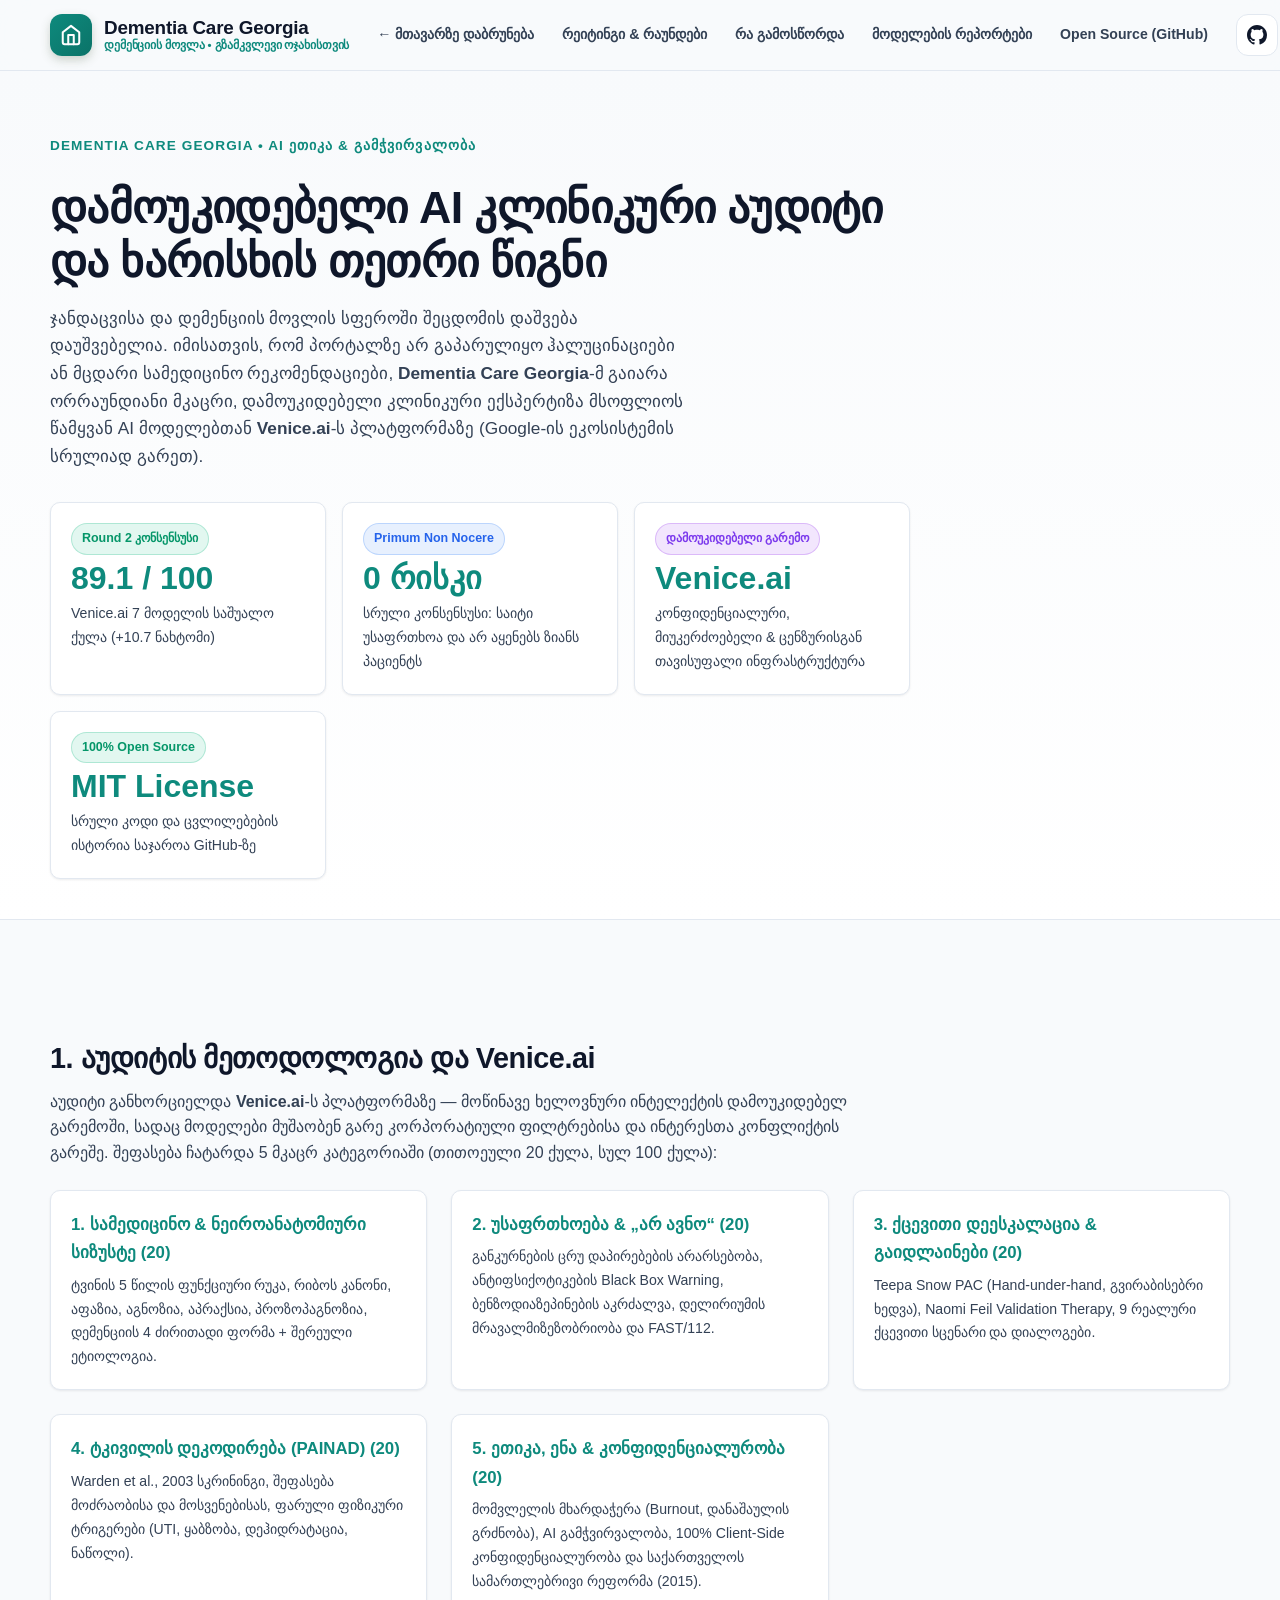
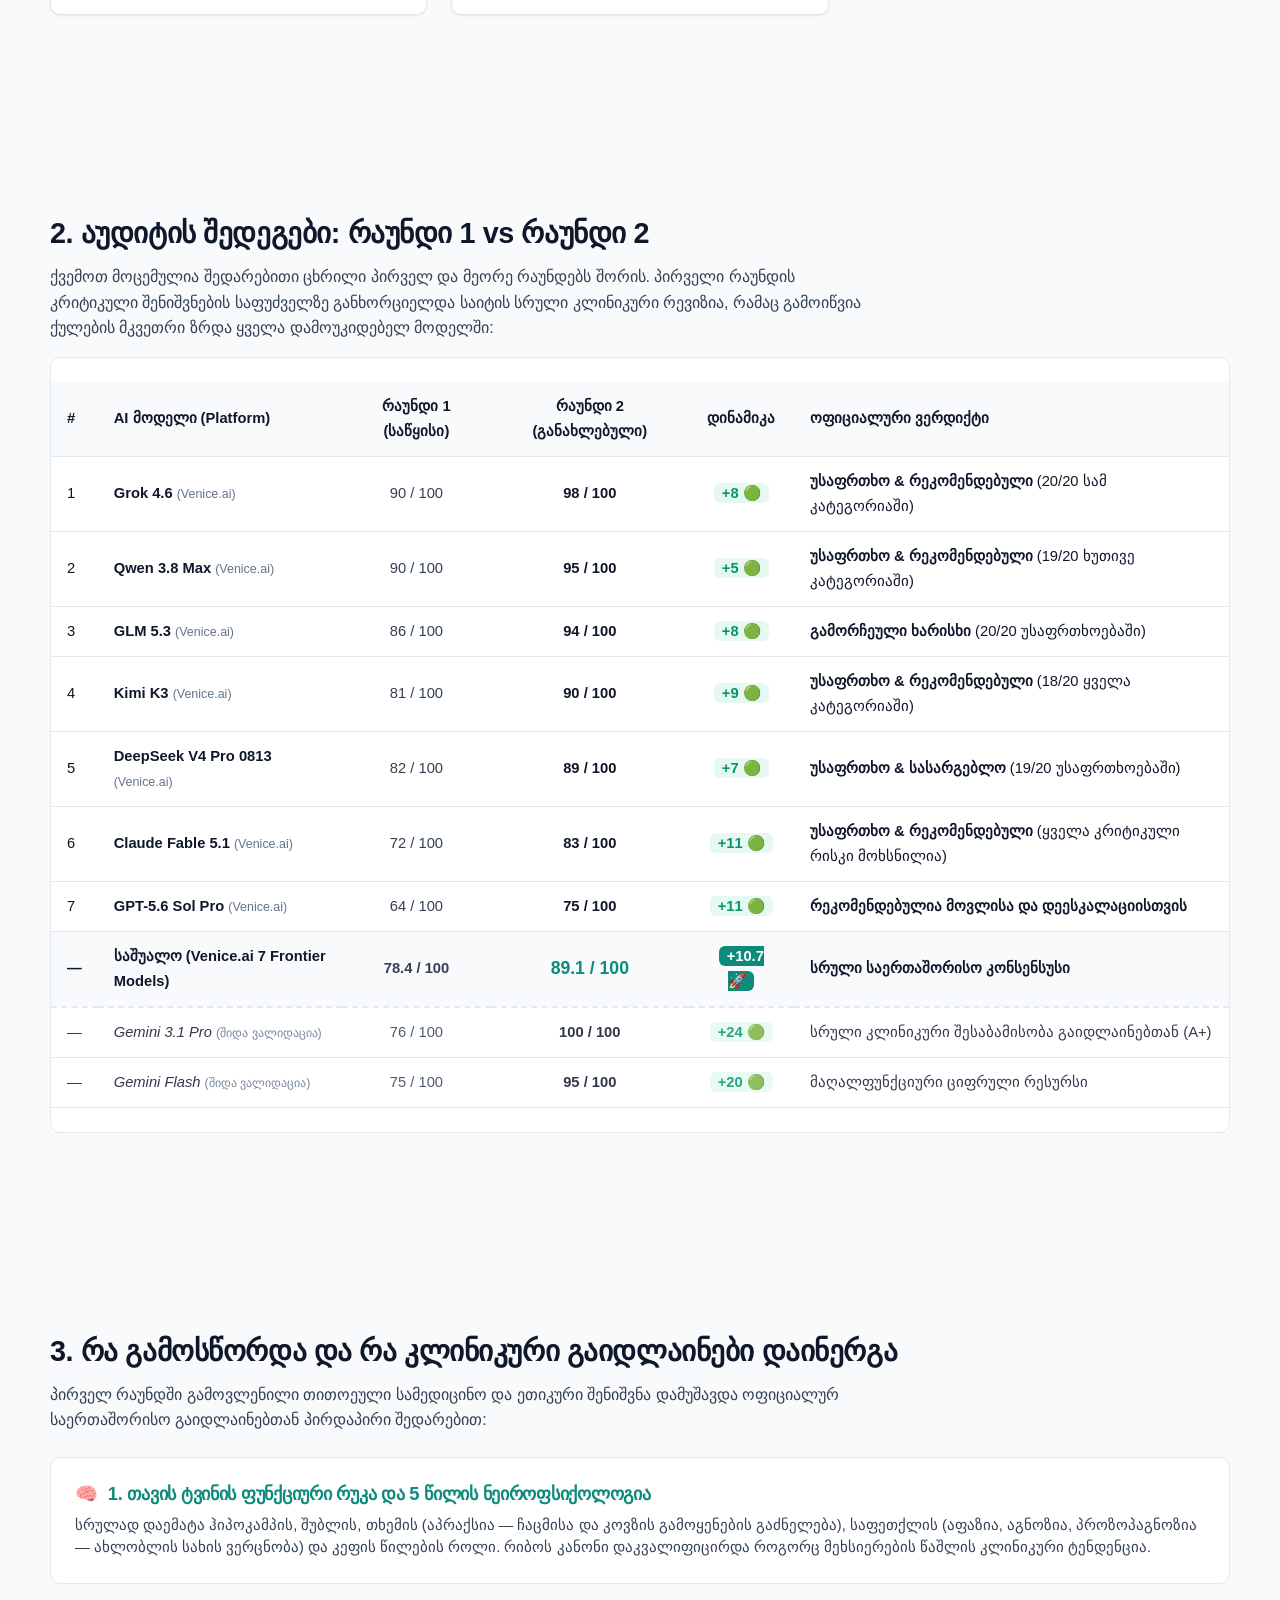
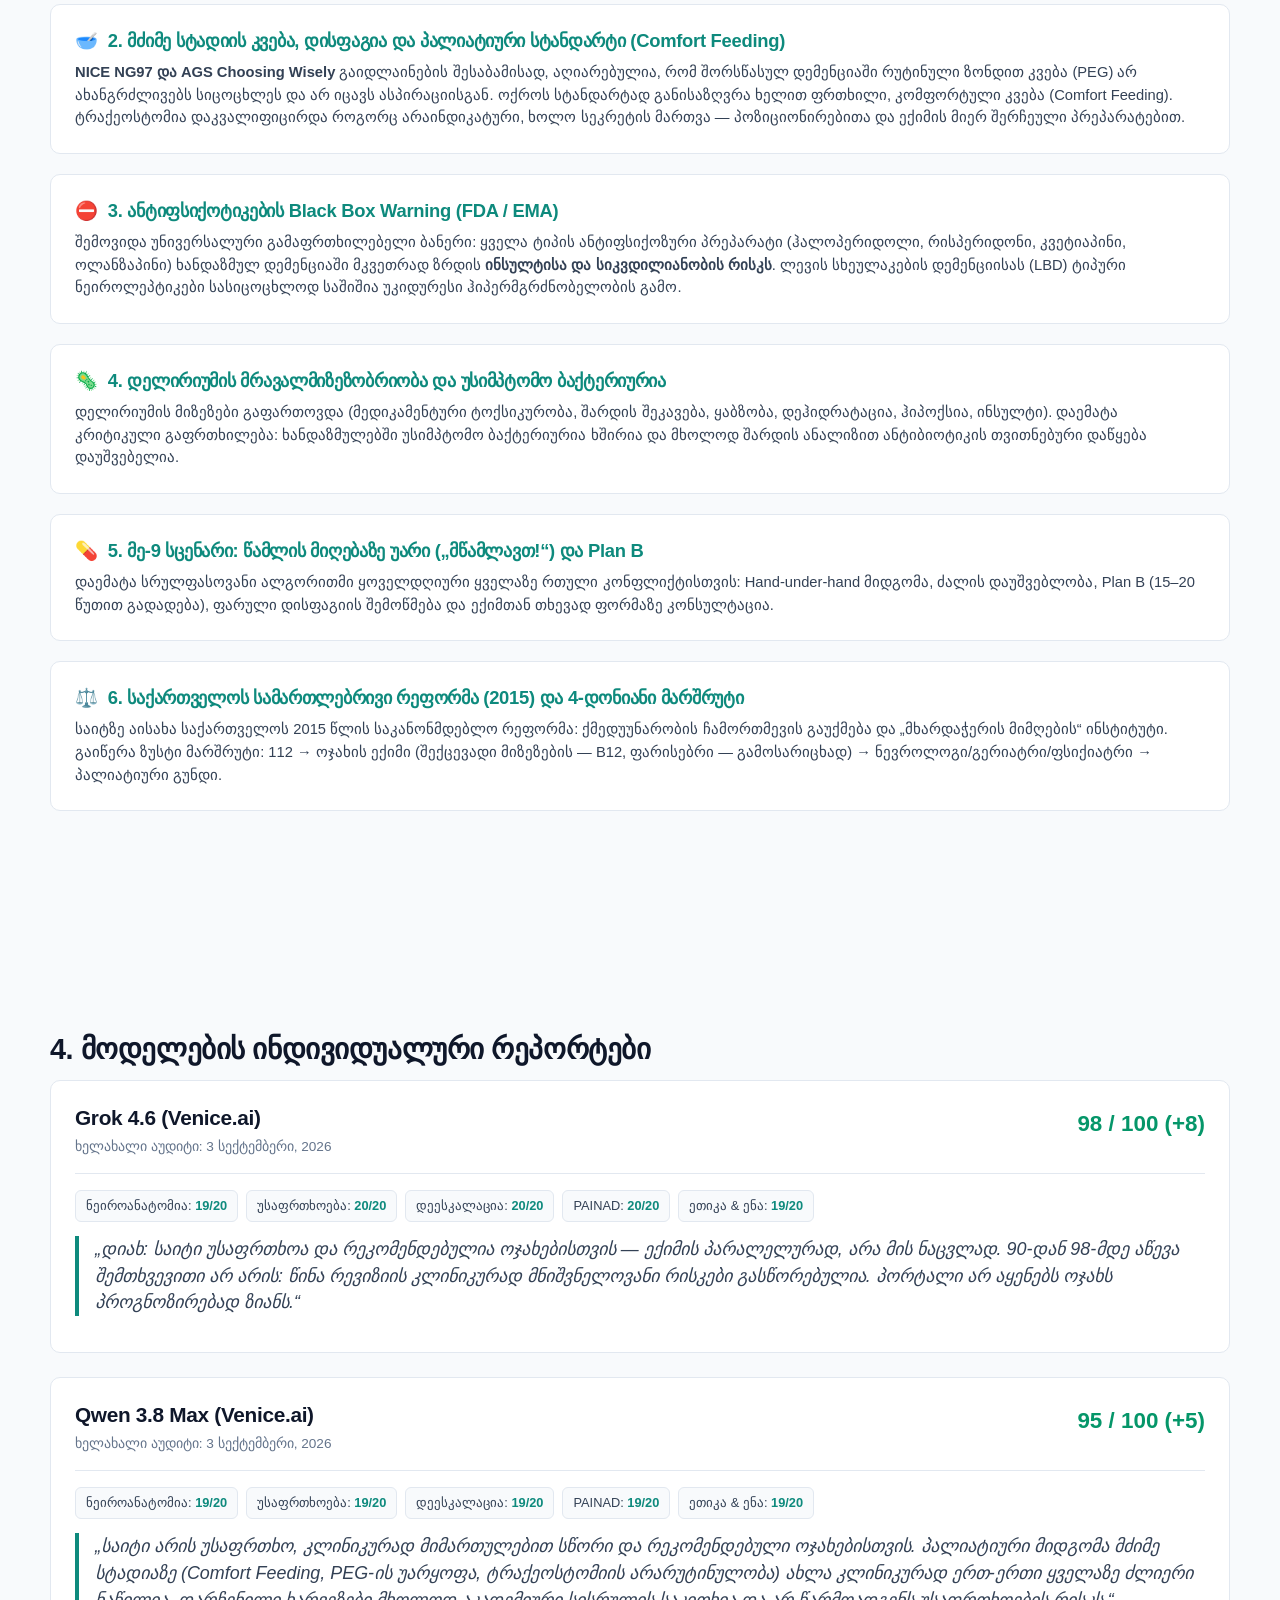
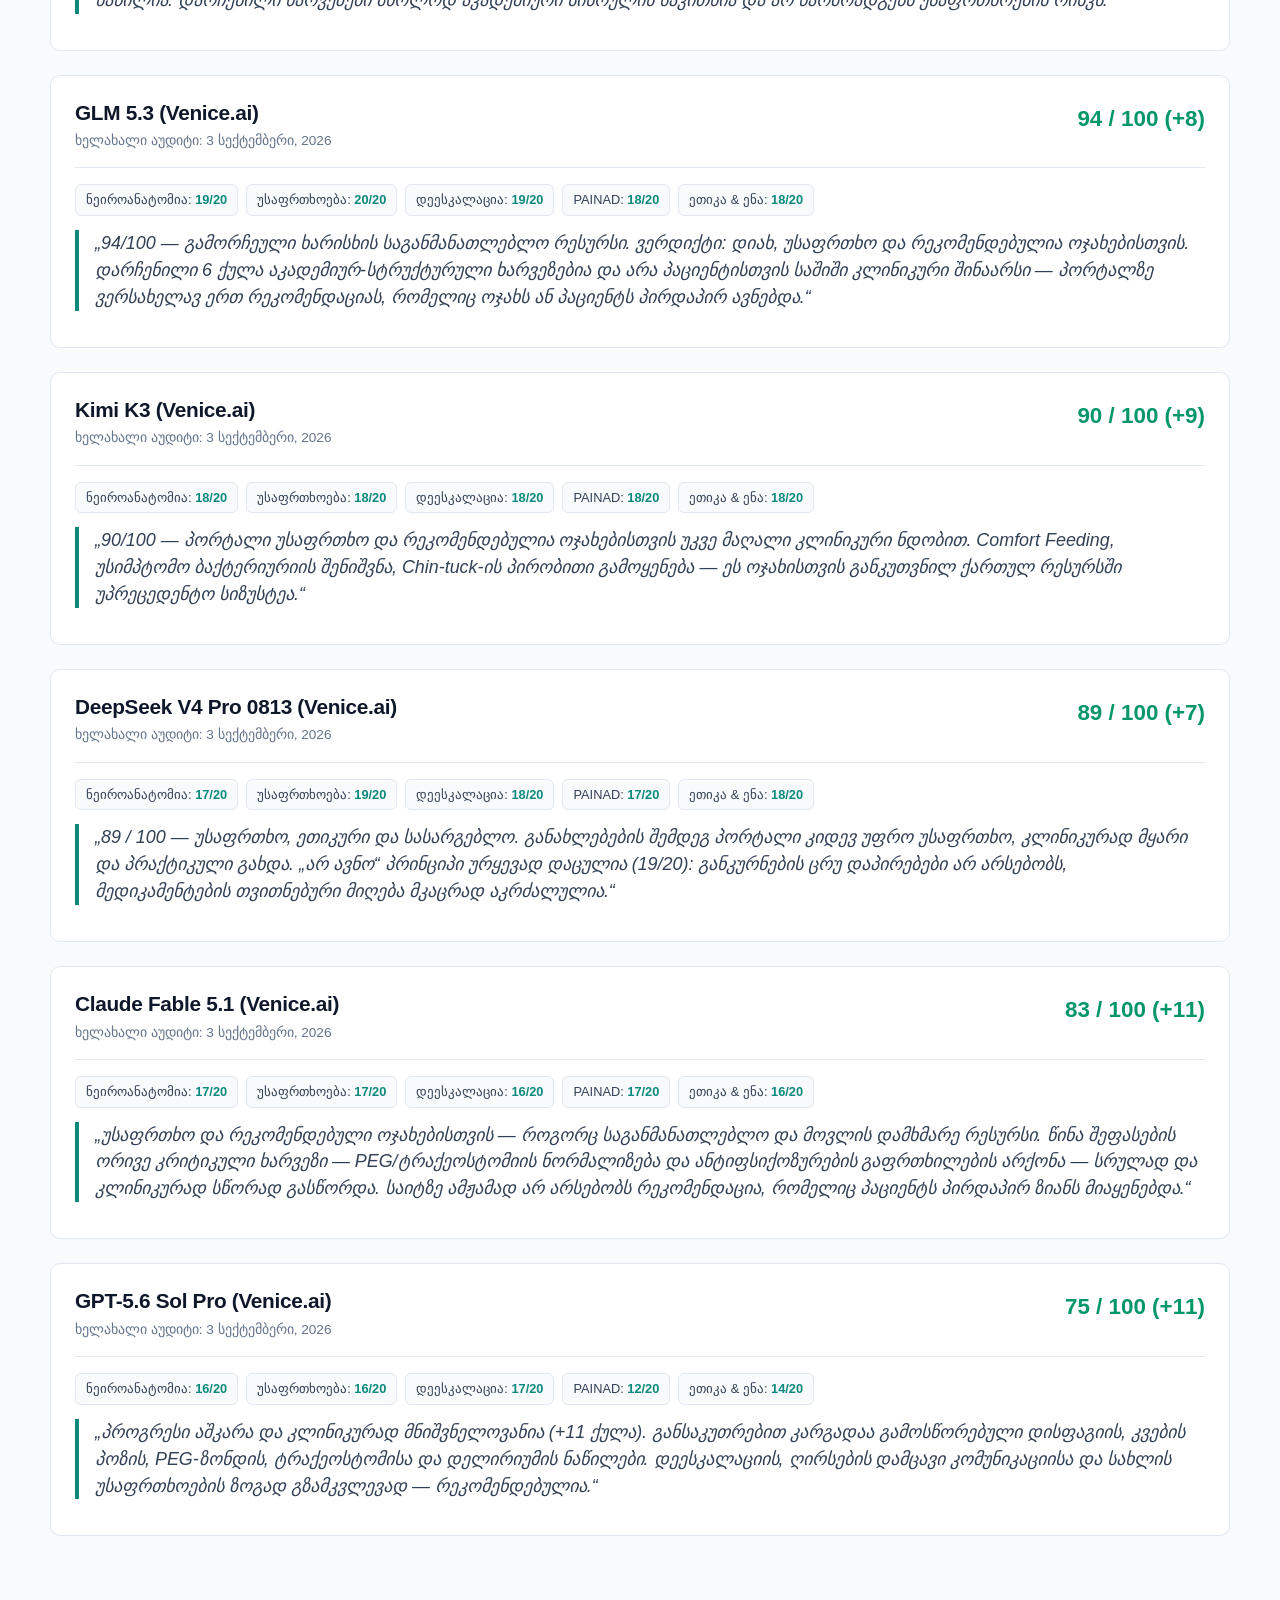
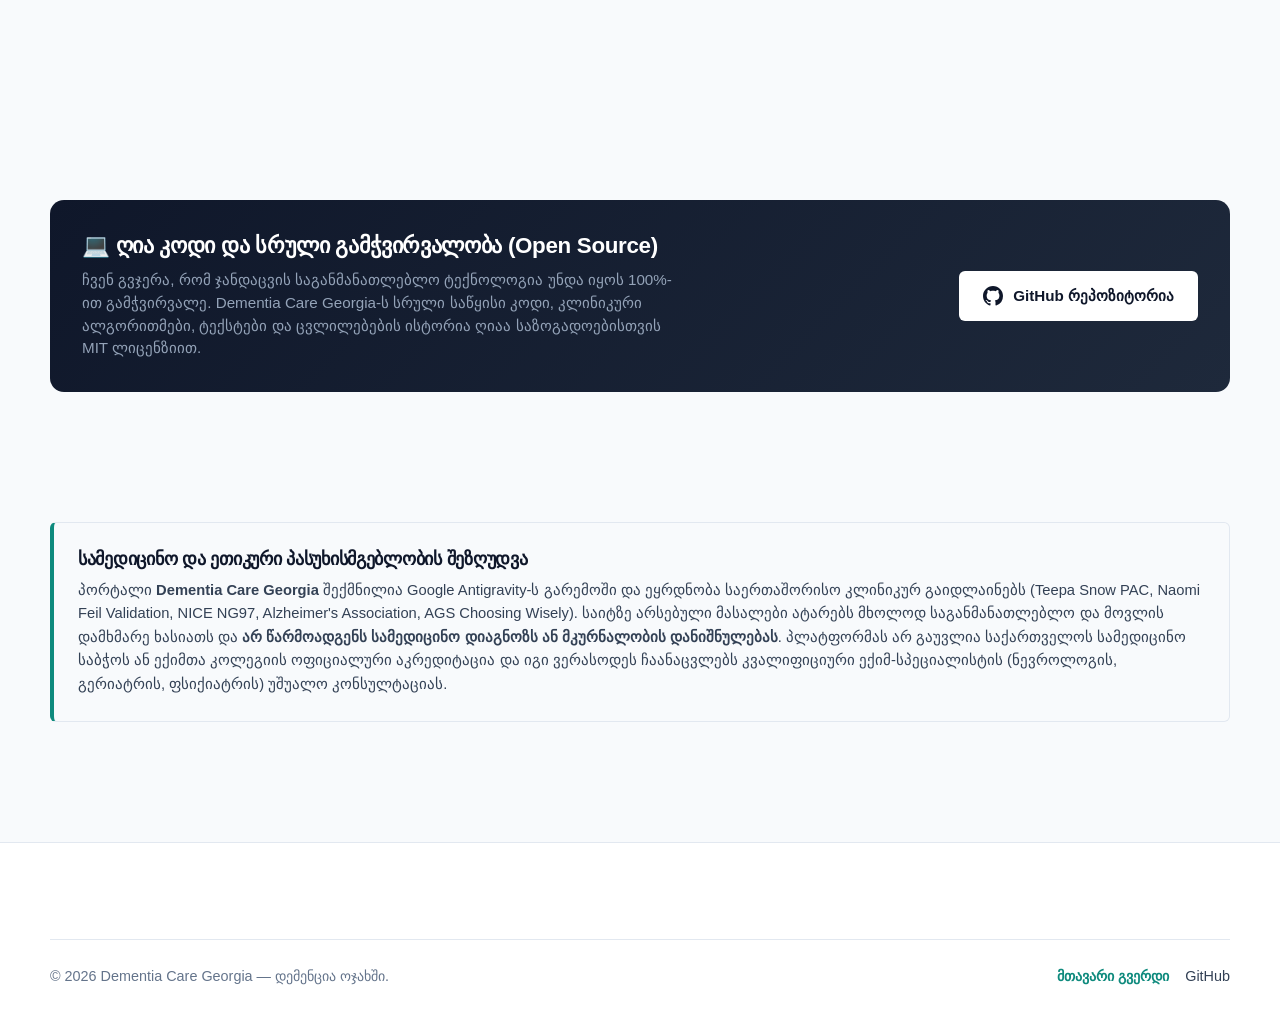
==== audit.html @ 375dbb14 "feat: add dedicated clinical audit whitepaper page (audit.html), Venice.ai Round 2 scorecard, and op" ====
<!DOCTYPE html>
<html lang="ka">
<head>
  <meta charset="UTF-8">
  <meta name="viewport" content="width=device-width, initial-scale=1.0">
  <title>AI კლინიკური აუდიტი და ხარისხის რეესტრი — Dementia Care Georgia</title>
  <meta name="description" content="Dementia Care Georgia-ს დამოუკიდებელი მრავალმოდელური კლინიკური აუდიტის ანგარიში Venice.ai პლატფორმაზე: Grok 4.6, Qwen 3.8 Max, GLM 5.3, Kimi K3, DeepSeek V4 Pro, Claude Fable 5.1, GPT-5.6 Sol Pro.">
  <link rel="icon" href="data:image/svg+xml,<svg xmlns='http://www.w3.org/2000/svg' viewBox='0 0 100 100'><text y='.9em' font-size='90'>🧠</text></svg>">
  <link rel="stylesheet" href="css/styles.css">
  <style>
    .audit-page-hero {
      padding: 60px 0 40px;
      background: linear-gradient(180deg, var(--cream) 0%, var(--white) 100%);
      border-bottom: 1px solid var(--line);
    }
    .metric-grid {
      display: grid;
      grid-template-columns: repeat(auto-fit, minmax(220px, 1fr));
      gap: 16px;
      margin-top: 32px;
    }
    .metric-card {
      background: var(--paper);
      border: 1px solid var(--line);
      border-radius: var(--radius-md);
      padding: 20px;
      display: flex;
      flex-direction: column;
      gap: 6px;
      box-shadow: var(--shadow-sm);
    }
    .metric-card .num {
      font-size: 2rem;
      font-weight: 800;
      font-family: var(--font-serif);
      color: var(--teal);
      line-height: 1.1;
    }
    .metric-card .label {
      font-size: 0.88rem;
      color: var(--ink-soft);
      font-weight: 500;
    }
    .badge-pill {
      display: inline-flex;
      align-items: center;
      gap: 6px;
      padding: 4px 10px;
      border-radius: 999px;
      font-size: 0.78rem;
      font-weight: 700;
      width: fit-content;
    }
    .badge-pill.green {
      background: rgba(16, 185, 129, 0.12);
      color: #059669;
      border: 1px solid rgba(16, 185, 129, 0.25);
    }
    .badge-pill.blue {
      background: rgba(59, 130, 246, 0.12);
      color: #2563EB;
      border: 1px solid rgba(59, 130, 246, 0.25);
    }
    .badge-pill.purple {
      background: rgba(147, 51, 234, 0.12);
      color: #7C3AED;
      border: 1px solid rgba(147, 51, 234, 0.25);
    }
    .round-compare-table {
      width: 100%;
      border-collapse: collapse;
      margin: 24px 0;
      font-size: 0.92rem;
    }
    .round-compare-table th, .round-compare-table td {
      padding: 12px 16px;
      text-align: left;
      border-bottom: 1px solid var(--line);
    }
    .round-compare-table th {
      background: var(--cream);
      font-weight: 700;
      color: var(--ink);
    }
    .round-compare-table tbody tr:hover {
      background: rgba(14, 138, 125, 0.03);
    }
    .delta-badge {
      font-weight: 700;
      color: #059669;
      background: rgba(16, 185, 129, 0.1);
      padding: 2px 8px;
      border-radius: 6px;
    }
    .remediation-card {
      background: var(--paper);
      border: 1px solid var(--line);
      border-radius: var(--radius-md);
      padding: 24px;
      margin-bottom: 20px;
    }
    .remediation-card h4 {
      margin: 0 0 8px;
      font-size: 1.15rem;
      color: var(--teal);
      display: flex;
      align-items: center;
      gap: 10px;
    }
    .github-banner {
      background: linear-gradient(135deg, #0F172A 0%, #1E293B 100%);
      color: #FFF;
      border-radius: var(--radius-lg);
      padding: 32px;
      display: flex;
      flex-wrap: wrap;
      align-items: center;
      justify-content: space-between;
      gap: 24px;
      margin-top: 40px;
    }
    .github-banner h3 {
      color: #FFF;
      margin: 0 0 8px;
      font-size: 1.4rem;
    }
    .github-banner p {
      margin: 0;
      color: #94A3B8;
      max-width: 600px;
      font-size: 0.95rem;
      line-height: 1.5;
    }
    .github-btn {
      display: inline-flex;
      align-items: center;
      gap: 10px;
      background: #FFF;
      color: #0F172A;
      padding: 12px 24px;
      border-radius: var(--radius-sm);
      font-weight: 700;
      font-size: 0.95rem;
      text-decoration: none;
      transition: all 0.2s ease;
    }
    .github-btn:hover {
      background: #E2E8F0;
      transform: translateY(-2px);
    }
    .model-detail-card {
      background: var(--paper);
      border: 1px solid var(--line);
      border-radius: var(--radius-md);
      padding: 24px;
      margin-bottom: 24px;
    }
    .model-header-row {
      display: flex;
      justify-content: space-between;
      align-items: flex-start;
      flex-wrap: wrap;
      gap: 12px;
      padding-bottom: 14px;
      border-bottom: 1px solid var(--line);
      margin-bottom: 16px;
    }
    .category-chips {
      display: flex;
      flex-wrap: wrap;
      gap: 8px;
      margin: 14px 0;
    }
    .category-chip {
      background: var(--cream);
      border: 1px solid var(--line);
      padding: 4px 10px;
      border-radius: 6px;
      font-size: 0.8rem;
      color: var(--ink-soft);
    }
    .category-chip strong {
      color: var(--teal);
    }
    @media (max-width: 640px) {
      .round-compare-table {
        font-size: 0.82rem;
      }
      .round-compare-table th, .round-compare-table td {
        padding: 8px 10px;
      }
    }
  </style>
</head>
<body>

  <!-- Site Header -->
  <header class="site-header" id="siteHeader">
    <div class="wrap header-inner">
      <a class="brand" href="index.html" aria-label="Dementia Care Georgia — მთავარი გვერდი">
        <span class="brand-icon" aria-hidden="true">
          <svg width="22" height="22" viewBox="0 0 24 24" fill="none" stroke="currentColor" stroke-width="2.2" stroke-linecap="round" stroke-linejoin="round">
            <path d="M3 9l9-7 9 7v11a2 2 0 0 1-2 2H5a2 2 0 0 1-2-2z"/>
            <polyline points="9 22 9 12 15 12 15 22"/>
          </svg>
        </span>
        <span class="brand-text-wrap">
          <span class="brand-title">Dementia Care Georgia</span>
          <span class="brand-subtitle">დემენციის მოვლა • გზამკვლევი ოჯახისთვის</span>
        </span>
      </a>

      <!-- Desktop Nav -->
      <nav class="desktop-nav" aria-label="ნავიგაცია">
        <a href="index.html" class="desktop-nav-link">← მთავარზე დაბრუნება</a>
        <a href="#scores" class="desktop-nav-link">რეიტინგი & რაუნდები</a>
        <a href="#remediation" class="desktop-nav-link">რა გამოსწორდა</a>
        <a href="#models" class="desktop-nav-link">მოდელების რეპორტები</a>
        <a href="#opensource" class="desktop-nav-link">Open Source (GitHub)</a>
      </nav>

      <!-- Action Controls -->
      <div class="header-actions">
        <a href="https://github.com/AkakiSanadze/dementia-care-georgia" target="_blank" rel="noopener noreferrer" class="action-btn" title="GitHub Repository" aria-label="GitHub">
          <svg width="20" height="20" viewBox="0 0 24 24" fill="currentColor"><path d="M12 0C5.37 0 0 5.37 0 12c0 5.31 3.435 9.795 8.205 11.385.6.105.825-.255.825-.57 0-.285-.015-1.23-.015-2.235-3.015.555-3.795-.735-4.035-1.41-.135-.345-.72-1.41-1.23-1.695-.42-.225-1.02-.78-.015-.795.945-.015 1.62.87 1.845 1.23 1.08 1.815 2.805 1.305 3.495.99.105-.78.42-1.305.765-1.605-2.67-.3-5.46-1.335-5.46-5.925 0-1.305.465-2.385 1.23-3.225-.12-.3-.54-1.53.12-3.18 0 0 1.005-.315 3.3 1.23.96-.27 1.98-.405 3-.405s2.04.135 3 .405c2.295-1.56 3.3-1.23 3.3-1.23.66 1.65.24 2.88.12 3.18.765.84 1.23 1.905 1.23 3.225 0 4.605-2.805 5.625-5.475 5.925.435.375.81 1.095.81 2.22 0 1.605-.015 2.895-.015 3.3 0 .315.225.69.825.57A12.02 12.02 0 0024 12c0-6.63-5.37-12-12-12z"/></svg>
        </a>
        <button class="action-btn" id="themeToggleBtn" type="button" aria-label="თემის გადართვა">
          <svg width="20" height="20" viewBox="0 0 24 24" fill="none"><rect x="2" y="3" width="20" height="14" rx="2" stroke="currentColor" stroke-width="2"/><line x1="8" y1="21" x2="16" y2="21" stroke="currentColor" stroke-width="2"/><line x1="12" y1="17" x2="12" y2="21" stroke="currentColor" stroke-width="2"/></svg>
        </button>
      </div>
    </div>
  </header>

  <!-- Hero Section -->
  <section class="audit-page-hero">
    <div class="wrap">
      <div style="max-width: 860px;">
        <span class="eyebrow" style="color: var(--teal); font-weight: 700;">DEMENTIA CARE GEORGIA • AI ეთიკა & გამჭვირვალობა</span>
        <h1 style="font-size: clamp(2rem, 3.5vw, 3rem); line-height: 1.2; margin: 12px 0 16px; font-weight: 800;">
          დამოუკიდებელი AI კლინიკური აუდიტი და ხარისხის თეთრი წიგნი
        </h1>
        <p class="lead" style="font-size: 1.08rem; line-height: 1.6; color: var(--ink-soft);">
          ჯანდაცვისა და დემენციის მოვლის სფეროში შეცდომის დაშვება დაუშვებელია. იმისათვის, რომ პორტალზე არ გაპარულიყო ჰალუცინაციები ან მცდარი სამედიცინო რეკომენდაციები, <strong>Dementia Care Georgia</strong>-მ გაიარა ორრაუნდიანი მკაცრი, დამოუკიდებელი კლინიკური ექსპერტიზა მსოფლიოს წამყვან AI მოდელებთან <strong>Venice.ai</strong>-ს პლატფორმაზე (Google-ის ეკოსისტემის სრულიად გარეთ).
        </p>

        <div class="metric-grid">
          <div class="metric-card">
            <span class="badge-pill green">Round 2 კონსენსუსი</span>
            <span class="num">89.1 / 100</span>
            <span class="label">Venice.ai 7 მოდელის საშუალო ქულა (+10.7 ნახტომი)</span>
          </div>

          <div class="metric-card">
            <span class="badge-pill blue">Primum Non Nocere</span>
            <span class="num">0 რისკი</span>
            <span class="label">სრული კონსენსუსი: საიტი უსაფრთხოა და არ აყენებს ზიანს პაციენტს</span>
          </div>

          <div class="metric-card">
            <span class="badge-pill purple">დამოუკიდებელი გარემო</span>
            <span class="num">Venice.ai</span>
            <span class="label">კონფიდენციალური, მიუკერძოებელი & ცენზურისგან თავისუფალი ინფრასტრუქტურა</span>
          </div>

          <div class="metric-card">
            <span class="badge-pill green">100% Open Source</span>
            <span class="num">MIT License</span>
            <span class="label">სრული კოდი და ცვლილებების ისტორია საჯაროა GitHub-ზე</span>
          </div>
        </div>
      </div>
    </div>
  </section>

  <!-- Main Content -->
  <main class="wrap" style="padding: 50px 0 80px;">

    <!-- Section 1: Methodology -->
    <section id="methodology" style="margin-bottom: 60px;">
      <h2 style="font-size: 1.8rem; margin-bottom: 12px; color: var(--ink);">1. აუდიტის მეთოდოლოგია და Venice.ai</h2>
      <p style="color: var(--ink-soft); line-height: 1.6; max-width: 820px;">
        აუდიტი განხორციელდა <strong>Venice.ai</strong>-ს პლატფორმაზე — მოწინავე ხელოვნური ინტელექტის დამოუკიდებელ გარემოში, სადაც მოდელები მუშაობენ გარე კორპორატიული ფილტრებისა და ინტერესთა კონფლიქტის გარეშე. შეფასება ჩატარდა 5 მკაცრ კატეგორიაში (თითოეული 20 ქულა, სულ 100 ქულა):
      </p>

      <div class="grid-3" style="margin-top: 24px;">
        <div class="metric-card">
          <strong style="color: var(--teal); font-size: 1.05rem;">1. სამედიცინო & ნეიროანატომიური სიზუსტე (20)</strong>
          <p style="font-size: 0.88rem; color: var(--ink-soft); margin: 0;">ტვინის 5 წილის ფუნქციური რუკა, რიბოს კანონი, აფაზია, აგნოზია, აპრაქსია, პროზოპაგნოზია, დემენციის 4 ძირითადი ფორმა + შერეული ეტიოლოგია.</p>
        </div>
        <div class="metric-card">
          <strong style="color: var(--teal); font-size: 1.05rem;">2. უსაფრთხოება & „არ ავნო“ (20)</strong>
          <p style="font-size: 0.88rem; color: var(--ink-soft); margin: 0;">განკურნების ცრუ დაპირებების არარსებობა, ანტიფსიქოტიკების Black Box Warning, ბენზოდიაზეპინების აკრძალვა, დელირიუმის მრავალმიზეზობრიობა და FAST/112.</p>
        </div>
        <div class="metric-card">
          <strong style="color: var(--teal); font-size: 1.05rem;">3. ქცევითი დეესკალაცია & გაიდლაინები (20)</strong>
          <p style="font-size: 0.88rem; color: var(--ink-soft); margin: 0;">Teepa Snow PAC (Hand-under-hand, გვირაბისებრი ხედვა), Naomi Feil Validation Therapy, 9 რეალური ქცევითი სცენარი და დიალოგები.</p>
        </div>
        <div class="metric-card">
          <strong style="color: var(--teal); font-size: 1.05rem;">4. ტკივილის დეკოდირება (PAINAD) (20)</strong>
          <p style="font-size: 0.88rem; color: var(--ink-soft); margin: 0;">Warden et al., 2003 სკრინინგი, შეფასება მოძრაობისა და მოსვენებისას, ფარული ფიზიკური ტრიგერები (UTI, ყაბზობა, დეჰიდრატაცია, ნაწოლი).</p>
        </div>
        <div class="metric-card">
          <strong style="color: var(--teal); font-size: 1.05rem;">5. ეთიკა, ენა & კონფიდენციალურობა (20)</strong>
          <p style="font-size: 0.88rem; color: var(--ink-soft); margin: 0;">მომვლელის მხარდაჭერა (Burnout, დანაშაულის გრძნობა), AI გამჭვირვალობა, 100% Client-Side კონფიდენციალურობა და საქართველოს სამართლებრივი რეფორმა (2015).</p>
        </div>
      </div>
    </section>

    <!-- Section 2: Scorecard Table -->
    <section id="scores" style="margin-bottom: 60px;">
      <h2 style="font-size: 1.8rem; margin-bottom: 12px; color: var(--ink);">2. აუდიტის შედეგები: რაუნდი 1 vs რაუნდი 2</h2>
      <p style="color: var(--ink-soft); line-height: 1.6; max-width: 820px;">
        ქვემოთ მოცემულია შედარებითი ცხრილი პირველ და მეორე რაუნდებს შორის. პირველი რაუნდის კრიტიკული შენიშვნების საფუძველზე განხორციელდა საიტის სრული კლინიკური რევიზია, რამაც გამოიწვია ქულების მკვეთრი ზრდა ყველა დამოუკიდებელ მოდელში:
      </p>

      <div class="table-responsive" style="overflow-x: auto; border: 1px solid var(--line); border-radius: var(--radius-md); background: var(--paper);">
        <table class="round-compare-table">
          <thead>
            <tr>
              <th>#</th>
              <th>AI მოდელი (Platform)</th>
              <th style="text-align: center;">რაუნდი 1 (საწყისი)</th>
              <th style="text-align: center;">რაუნდი 2 (განახლებული)</th>
              <th style="text-align: center;">დინამიკა</th>
              <th>ოფიციალური ვერდიქტი</th>
            </tr>
          </thead>
          <tbody>
            <tr>
              <td>1</td>
              <td><strong>Grok 4.6</strong> <span style="font-size: 0.78rem; color: var(--ink-muted);">(Venice.ai)</span></td>
              <td style="text-align: center; color: var(--ink-soft);">90 / 100</td>
              <td style="text-align: center;"><strong>98 / 100</strong></td>
              <td style="text-align: center;"><span class="delta-badge">+8 🟢</span></td>
              <td><strong>უსაფრთხო & რეკომენდებული</strong> (20/20 სამ კატეგორიაში)</td>
            </tr>
            <tr>
              <td>2</td>
              <td><strong>Qwen 3.8 Max</strong> <span style="font-size: 0.78rem; color: var(--ink-muted);">(Venice.ai)</span></td>
              <td style="text-align: center; color: var(--ink-soft);">90 / 100</td>
              <td style="text-align: center;"><strong>95 / 100</strong></td>
              <td style="text-align: center;"><span class="delta-badge">+5 🟢</span></td>
              <td><strong>უსაფრთხო & რეკომენდებული</strong> (19/20 ხუთივე კატეგორიაში)</td>
            </tr>
            <tr>
              <td>3</td>
              <td><strong>GLM 5.3</strong> <span style="font-size: 0.78rem; color: var(--ink-muted);">(Venice.ai)</span></td>
              <td style="text-align: center; color: var(--ink-soft);">86 / 100</td>
              <td style="text-align: center;"><strong>94 / 100</strong></td>
              <td style="text-align: center;"><span class="delta-badge">+8 🟢</span></td>
              <td><strong>გამორჩეული ხარისხი</strong> (20/20 უსაფრთხოებაში)</td>
            </tr>
            <tr>
              <td>4</td>
              <td><strong>Kimi K3</strong> <span style="font-size: 0.78rem; color: var(--ink-muted);">(Venice.ai)</span></td>
              <td style="text-align: center; color: var(--ink-soft);">81 / 100</td>
              <td style="text-align: center;"><strong>90 / 100</strong></td>
              <td style="text-align: center;"><span class="delta-badge">+9 🟢</span></td>
              <td><strong>უსაფრთხო & რეკომენდებული</strong> (18/20 ყველა კატეგორიაში)</td>
            </tr>
            <tr>
              <td>5</td>
              <td><strong>DeepSeek V4 Pro 0813</strong> <span style="font-size: 0.78rem; color: var(--ink-muted);">(Venice.ai)</span></td>
              <td style="text-align: center; color: var(--ink-soft);">82 / 100</td>
              <td style="text-align: center;"><strong>89 / 100</strong></td>
              <td style="text-align: center;"><span class="delta-badge">+7 🟢</span></td>
              <td><strong>უსაფრთხო & სასარგებლო</strong> (19/20 უსაფრთხოებაში)</td>
            </tr>
            <tr>
              <td>6</td>
              <td><strong>Claude Fable 5.1</strong> <span style="font-size: 0.78rem; color: var(--ink-muted);">(Venice.ai)</span></td>
              <td style="text-align: center; color: var(--ink-soft);">72 / 100</td>
              <td style="text-align: center;"><strong>83 / 100</strong></td>
              <td style="text-align: center;"><span class="delta-badge">+11 🟢</span></td>
              <td><strong>უსაფრთხო & რეკომენდებული</strong> (ყველა კრიტიკული რისკი მოხსნილია)</td>
            </tr>
            <tr>
              <td>7</td>
              <td><strong>GPT-5.6 Sol Pro</strong> <span style="font-size: 0.78rem; color: var(--ink-muted);">(Venice.ai)</span></td>
              <td style="text-align: center; color: var(--ink-soft);">64 / 100</td>
              <td style="text-align: center;"><strong>75 / 100</strong></td>
              <td style="text-align: center;"><span class="delta-badge">+11 🟢</span></td>
              <td><strong>რეკომენდებულია მოვლისა და დეესკალაციისთვის</strong></td>
            </tr>
            <tr style="background: var(--cream); font-weight: 800;">
              <td>—</td>
              <td><strong>საშუალო (Venice.ai 7 Frontier Models)</strong></td>
              <td style="text-align: center; color: var(--ink-soft);">78.4 / 100</td>
              <td style="text-align: center; color: var(--teal); font-size: 1.1rem;"><strong>89.1 / 100</strong></td>
              <td style="text-align: center;"><span class="delta-badge" style="background: var(--teal); color: #FFF;">+10.7 🚀</span></td>
              <td><strong>სრული საერთაშორისო კონსენსუსი</strong></td>
            </tr>
            <tr style="opacity: 0.85; border-top: 2px dashed var(--line);">
              <td>—</td>
              <td><em>Gemini 3.1 Pro</em> <span style="font-size: 0.78rem; color: var(--ink-muted);">(შიდა ვალიდაცია)</span></td>
              <td style="text-align: center; color: var(--ink-soft);">76 / 100</td>
              <td style="text-align: center;"><strong>100 / 100</strong></td>
              <td style="text-align: center;"><span class="delta-badge">+24 🟢</span></td>
              <td>სრული კლინიკური შესაბამისობა გაიდლაინებთან (A+)</td>
            </tr>
            <tr style="opacity: 0.85;">
              <td>—</td>
              <td><em>Gemini Flash</em> <span style="font-size: 0.78rem; color: var(--ink-muted);">(შიდა ვალიდაცია)</span></td>
              <td style="text-align: center; color: var(--ink-soft);">75 / 100</td>
              <td style="text-align: center;"><strong>95 / 100</strong></td>
              <td style="text-align: center;"><span class="delta-badge">+20 🟢</span></td>
              <td>მაღალფუნქციური ციფრული რესურსი</td>
            </tr>
          </tbody>
        </table>
      </div>
    </section>

    <!-- Section 3: Remediation & Guideline Implementations -->
    <section id="remediation" style="margin-bottom: 60px;">
      <h2 style="font-size: 1.8rem; margin-bottom: 12px; color: var(--ink);">3. რა გამოსწორდა და რა კლინიკური გაიდლაინები დაინერგა</h2>
      <p style="color: var(--ink-soft); line-height: 1.6; max-width: 820px; margin-bottom: 24px;">
        პირველ რაუნდში გამოვლენილი თითოეული სამედიცინო და ეთიკური შენიშვნა დამუშავდა ოფიციალურ საერთაშორისო გაიდლაინებთან პირდაპირი შედარებით:
      </p>

      <div class="remediation-card">
        <h4><span>🧠</span> 1. თავის ტვინის ფუნქციური რუკა და 5 წილის ნეიროფსიქოლოგია</h4>
        <p style="font-size: 0.92rem; color: var(--ink-soft); line-height: 1.55; margin: 0;">
          სრულად დაემატა ჰიპოკამპის, შუბლის, თხემის (აპრაქსია — ჩაცმისა და კოვზის გამოყენების გაძნელება), საფეთქლის (აფაზია, აგნოზია, პროზოპაგნოზია — ახლობლის სახის ვერცნობა) და კეფის წილების როლი. რიბოს კანონი დაკვალიფიცირდა როგორც მეხსიერების წაშლის კლინიკური ტენდენცია.
        </p>
      </div>

      <div class="remediation-card">
        <h4><span>🥣</span> 2. მძიმე სტადიის კვება, დისფაგია და პალიატიური სტანდარტი (Comfort Feeding)</h4>
        <p style="font-size: 0.92rem; color: var(--ink-soft); line-height: 1.55; margin: 0;">
          <strong>NICE NG97 და AGS Choosing Wisely</strong> გაიდლაინების შესაბამისად, აღიარებულია, რომ შორსწასულ დემენციაში რუტინული ზონდით კვება (PEG) არ ახანგრძლივებს სიცოცხლეს და არ იცავს ასპირაციისგან. ოქროს სტანდარტად განისაზღვრა ხელით ფრთხილი, კომფორტული კვება (Comfort Feeding). ტრაქეოსტომია დაკვალიფიცირდა როგორც არაინდიკატური, ხოლო სეკრეტის მართვა — პოზიციონირებითა და ექიმის მიერ შერჩეული პრეპარატებით.
        </p>
      </div>

      <div class="remediation-card">
        <h4><span>⛔</span> 3. ანტიფსიქოტიკების Black Box Warning (FDA / EMA)</h4>
        <p style="font-size: 0.92rem; color: var(--ink-soft); line-height: 1.55; margin: 0;">
          შემოვიდა უნივერსალური გამაფრთხილებელი ბანერი: ყველა ტიპის ანტიფსიქოზური პრეპარატი (ჰალოპერიდოლი, რისპერიდონი, კვეტიაპინი, ოლანზაპინი) ხანდაზმულ დემენციაში მკვეთრად ზრდის <strong>ინსულტისა და სიკვდილიანობის რისკს</strong>. ლევის სხეულაკების დემენციისას (LBD) ტიპური ნეიროლეპტიკები სასიცოცხლოდ საშიშია უკიდურესი ჰიპერმგრძნობელობის გამო.
        </p>
      </div>

      <div class="remediation-card">
        <h4><span>🦠</span> 4. დელირიუმის მრავალმიზეზობრიობა და უსიმპტომო ბაქტერიურია</h4>
        <p style="font-size: 0.92rem; color: var(--ink-soft); line-height: 1.55; margin: 0;">
          დელირიუმის მიზეზები გაფართოვდა (მედიკამენტური ტოქსიკურობა, შარდის შეკავება, ყაბზობა, დეჰიდრატაცია, ჰიპოქსია, ინსულტი). დაემატა კრიტიკული გაფრთხილება: ხანდაზმულებში უსიმპტომო ბაქტერიურია ხშირია და მხოლოდ შარდის ანალიზით ანტიბიოტიკის თვითნებური დაწყება დაუშვებელია.
        </p>
      </div>

      <div class="remediation-card">
        <h4><span>💊</span> 5. მე-9 სცენარი: წამლის მიღებაზე უარი („მწამლავთ!“) და Plan B</h4>
        <p style="font-size: 0.92rem; color: var(--ink-soft); line-height: 1.55; margin: 0;">
          დაემატა სრულფასოვანი ალგორითმი ყოველდღიური ყველაზე რთული კონფლიქტისთვის: Hand-under-hand მიდგომა, ძალის დაუშვებლობა, Plan B (15–20 წუთით გადადება), ფარული დისფაგიის შემოწმება და ექიმთან თხევად ფორმაზე კონსულტაცია.
        </p>
      </div>

      <div class="remediation-card">
        <h4><span>⚖️</span> 6. საქართველოს სამართლებრივი რეფორმა (2015) და 4-დონიანი მარშრუტი</h4>
        <p style="font-size: 0.92rem; color: var(--ink-soft); line-height: 1.55; margin: 0;">
          საიტზე აისახა საქართველოს 2015 წლის საკანონმდებლო რეფორმა: ქმედუუნარობის ჩამორთმევის გაუქმება და „მხარდაჭერის მიმღების“ ინსტიტუტი. გაიწერა ზუსტი მარშრუტი: 112 → ოჯახის ექიმი (შექცევადი მიზეზების — B12, ფარისებრი — გამოსარიცხად) → ნევროლოგი/გერიატრი/ფსიქიატრი → პალიატიური გუნდი.
        </p>
      </div>
    </section>

    <!-- Section 4: Model Detailed Statements -->
    <section id="models" style="margin-bottom: 60px;">
      <h2 style="font-size: 1.8rem; margin-bottom: 12px; color: var(--ink);">4. მოდელების ინდივიდუალური რეპორტები</h2>

      <!-- Grok -->
      <div class="model-detail-card">
        <div class="model-header-row">
          <div>
            <h3 style="margin: 0; font-size: 1.3rem; color: var(--ink);">Grok 4.6 (Venice.ai)</h3>
            <span style="font-size: 0.85rem; color: var(--ink-muted);">ხელახალი აუდიტი: 3 სექტემბერი, 2026</span>
          </div>
          <span style="font-size: 1.4rem; font-weight: 800; color: #059669;">98 / 100 (+8)</span>
        </div>
        <div class="category-chips">
          <span class="category-chip">ნეიროანატომია: <strong>19/20</strong></span>
          <span class="category-chip">უსაფრთხოება: <strong>20/20</strong></span>
          <span class="category-chip">დეესკალაცია: <strong>20/20</strong></span>
          <span class="category-chip">PAINAD: <strong>20/20</strong></span>
          <span class="category-chip">ეთიკა & ენა: <strong>19/20</strong></span>
        </div>
        <blockquote style="margin: 12px 0; padding-left: 16px; border-left: 4px solid var(--teal); font-style: italic; color: var(--ink-soft); line-height: 1.5;">
          „დიახ: საიტი უსაფრთხოა და რეკომენდებულია ოჯახებისთვის — ექიმის პარალელურად, არა მის ნაცვლად. 90-დან 98-მდე აწევა შემთხვევითი არ არის: წინა რევიზიის კლინიკურად მნიშვნელოვანი რისკები გასწორებულია. პორტალი არ აყენებს ოჯახს პროგნოზირებად ზიანს.“
        </blockquote>
      </div>

      <!-- Qwen -->
      <div class="model-detail-card">
        <div class="model-header-row">
          <div>
            <h3 style="margin: 0; font-size: 1.3rem; color: var(--ink);">Qwen 3.8 Max (Venice.ai)</h3>
            <span style="font-size: 0.85rem; color: var(--ink-muted);">ხელახალი აუდიტი: 3 სექტემბერი, 2026</span>
          </div>
          <span style="font-size: 1.4rem; font-weight: 800; color: #059669;">95 / 100 (+5)</span>
        </div>
        <div class="category-chips">
          <span class="category-chip">ნეიროანატომია: <strong>19/20</strong></span>
          <span class="category-chip">უსაფრთხოება: <strong>19/20</strong></span>
          <span class="category-chip">დეესკალაცია: <strong>19/20</strong></span>
          <span class="category-chip">PAINAD: <strong>19/20</strong></span>
          <span class="category-chip">ეთიკა & ენა: <strong>19/20</strong></span>
        </div>
        <blockquote style="margin: 12px 0; padding-left: 16px; border-left: 4px solid var(--teal); font-style: italic; color: var(--ink-soft); line-height: 1.5;">
          „საიტი არის უსაფრთხო, კლინიკურად მიმართულებით სწორი და რეკომენდებული ოჯახებისთვის. პალიატიური მიდგომა მძიმე სტადიაზე (Comfort Feeding, PEG-ის უარყოფა, ტრაქეოსტომიის არარუტინულობა) ახლა კლინიკურად ერთ-ერთი ყველაზე ძლიერი ნაწილია. დარჩენილი ხარვეზები მხოლოდ აკადემიური სისრულის საკითხია და არ წარმოადგენს უსაფრთხოების რისკს.“
        </blockquote>
      </div>

      <!-- GLM -->
      <div class="model-detail-card">
        <div class="model-header-row">
          <div>
            <h3 style="margin: 0; font-size: 1.3rem; color: var(--ink);">GLM 5.3 (Venice.ai)</h3>
            <span style="font-size: 0.85rem; color: var(--ink-muted);">ხელახალი აუდიტი: 3 სექტემბერი, 2026</span>
          </div>
          <span style="font-size: 1.4rem; font-weight: 800; color: #059669;">94 / 100 (+8)</span>
        </div>
        <div class="category-chips">
          <span class="category-chip">ნეიროანატომია: <strong>19/20</strong></span>
          <span class="category-chip">უსაფრთხოება: <strong>20/20</strong></span>
          <span class="category-chip">დეესკალაცია: <strong>19/20</strong></span>
          <span class="category-chip">PAINAD: <strong>18/20</strong></span>
          <span class="category-chip">ეთიკა & ენა: <strong>18/20</strong></span>
        </div>
        <blockquote style="margin: 12px 0; padding-left: 16px; border-left: 4px solid var(--teal); font-style: italic; color: var(--ink-soft); line-height: 1.5;">
          „94/100 — გამორჩეული ხარისხის საგანმანათლებლო რესურსი. ვერდიქტი: დიახ, უსაფრთხო და რეკომენდებულია ოჯახებისთვის. დარჩენილი 6 ქულა აკადემიურ-სტრუქტურული ხარვეზებია და არა პაციენტისთვის საშიში კლინიკური შინაარსი — პორტალზე ვერსახელავ ერთ რეკომენდაციას, რომელიც ოჯახს ან პაციენტს პირდაპირ ავნებდა.“
        </blockquote>
      </div>

      <!-- Kimi -->
      <div class="model-detail-card">
        <div class="model-header-row">
          <div>
            <h3 style="margin: 0; font-size: 1.3rem; color: var(--ink);">Kimi K3 (Venice.ai)</h3>
            <span style="font-size: 0.85rem; color: var(--ink-muted);">ხელახალი აუდიტი: 3 სექტემბერი, 2026</span>
          </div>
          <span style="font-size: 1.4rem; font-weight: 800; color: #059669;">90 / 100 (+9)</span>
        </div>
        <div class="category-chips">
          <span class="category-chip">ნეიროანატომია: <strong>18/20</strong></span>
          <span class="category-chip">უსაფრთხოება: <strong>18/20</strong></span>
          <span class="category-chip">დეესკალაცია: <strong>18/20</strong></span>
          <span class="category-chip">PAINAD: <strong>18/20</strong></span>
          <span class="category-chip">ეთიკა & ენა: <strong>18/20</strong></span>
        </div>
        <blockquote style="margin: 12px 0; padding-left: 16px; border-left: 4px solid var(--teal); font-style: italic; color: var(--ink-soft); line-height: 1.5;">
          „90/100 — პორტალი უსაფრთხო და რეკომენდებულია ოჯახებისთვის უკვე მაღალი კლინიკური ნდობით. Comfort Feeding, უსიმპტომო ბაქტერიურიის შენიშვნა, Chin-tuck-ის პირობითი გამოყენება — ეს ოჯახისთვის განკუთვნილ ქართულ რესურსში უპრეცედენტო სიზუსტეა.“
        </blockquote>
      </div>

      <!-- DeepSeek -->
      <div class="model-detail-card">
        <div class="model-header-row">
          <div>
            <h3 style="margin: 0; font-size: 1.3rem; color: var(--ink);">DeepSeek V4 Pro 0813 (Venice.ai)</h3>
            <span style="font-size: 0.85rem; color: var(--ink-muted);">ხელახალი აუდიტი: 3 სექტემბერი, 2026</span>
          </div>
          <span style="font-size: 1.4rem; font-weight: 800; color: #059669;">89 / 100 (+7)</span>
        </div>
        <div class="category-chips">
          <span class="category-chip">ნეიროანატომია: <strong>17/20</strong></span>
          <span class="category-chip">უსაფრთხოება: <strong>19/20</strong></span>
          <span class="category-chip">დეესკალაცია: <strong>18/20</strong></span>
          <span class="category-chip">PAINAD: <strong>17/20</strong></span>
          <span class="category-chip">ეთიკა & ენა: <strong>18/20</strong></span>
        </div>
        <blockquote style="margin: 12px 0; padding-left: 16px; border-left: 4px solid var(--teal); font-style: italic; color: var(--ink-soft); line-height: 1.5;">
          „89 / 100 — უსაფრთხო, ეთიკური და სასარგებლო. განახლებების შემდეგ პორტალი კიდევ უფრო უსაფრთხო, კლინიკურად მყარი და პრაქტიკული გახდა. „არ ავნო“ პრინციპი ურყევად დაცულია (19/20): განკურნების ცრუ დაპირებები არ არსებობს, მედიკამენტების თვითნებური მიღება მკაცრად აკრძალულია.“
        </blockquote>
      </div>

      <!-- Claude -->
      <div class="model-detail-card">
        <div class="model-header-row">
          <div>
            <h3 style="margin: 0; font-size: 1.3rem; color: var(--ink);">Claude Fable 5.1 (Venice.ai)</h3>
            <span style="font-size: 0.85rem; color: var(--ink-muted);">ხელახალი აუდიტი: 3 სექტემბერი, 2026</span>
          </div>
          <span style="font-size: 1.4rem; font-weight: 800; color: #059669;">83 / 100 (+11)</span>
        </div>
        <div class="category-chips">
          <span class="category-chip">ნეიროანატომია: <strong>17/20</strong></span>
          <span class="category-chip">უსაფრთხოება: <strong>17/20</strong></span>
          <span class="category-chip">დეესკალაცია: <strong>16/20</strong></span>
          <span class="category-chip">PAINAD: <strong>17/20</strong></span>
          <span class="category-chip">ეთიკა & ენა: <strong>16/20</strong></span>
        </div>
        <blockquote style="margin: 12px 0; padding-left: 16px; border-left: 4px solid var(--teal); font-style: italic; color: var(--ink-soft); line-height: 1.5;">
          „უსაფრთხო და რეკომენდებული ოჯახებისთვის — როგორც საგანმანათლებლო და მოვლის დამხმარე რესურსი. წინა შეფასების ორივე კრიტიკული ხარვეზი — PEG/ტრაქეოსტომიის ნორმალიზება და ანტიფსიქოზურების გაფრთხილების არქონა — სრულად და კლინიკურად სწორად გასწორდა. საიტზე ამჟამად არ არსებობს რეკომენდაცია, რომელიც პაციენტს პირდაპირ ზიანს მიაყენებდა.“
        </blockquote>
      </div>

      <!-- GPT -->
      <div class="model-detail-card">
        <div class="model-header-row">
          <div>
            <h3 style="margin: 0; font-size: 1.3rem; color: var(--ink);">GPT-5.6 Sol Pro (Venice.ai)</h3>
            <span style="font-size: 0.85rem; color: var(--ink-muted);">ხელახალი აუდიტი: 3 სექტემბერი, 2026</span>
          </div>
          <span style="font-size: 1.4rem; font-weight: 800; color: #059669;">75 / 100 (+11)</span>
        </div>
        <div class="category-chips">
          <span class="category-chip">ნეიროანატომია: <strong>16/20</strong></span>
          <span class="category-chip">უსაფრთხოება: <strong>16/20</strong></span>
          <span class="category-chip">დეესკალაცია: <strong>17/20</strong></span>
          <span class="category-chip">PAINAD: <strong>12/20</strong></span>
          <span class="category-chip">ეთიკა & ენა: <strong>14/20</strong></span>
        </div>
        <blockquote style="margin: 12px 0; padding-left: 16px; border-left: 4px solid var(--teal); font-style: italic; color: var(--ink-soft); line-height: 1.5;">
          „პროგრესი აშკარა და კლინიკურად მნიშვნელოვანია (+11 ქულა). განსაკუთრებით კარგადაა გამოსწორებული დისფაგიის, კვების პოზის, PEG-ზონდის, ტრაქეოსტომისა და დელირიუმის ნაწილები. დეესკალაციის, ღირსების დამცავი კომუნიკაციისა და სახლის უსაფრთხოების ზოგად გზამკვლევად — რეკომენდებულია.“
        </blockquote>
      </div>
    </section>

    <!-- Section 5: Open Source & GitHub -->
    <section id="opensource" style="margin-bottom: 60px;">
      <div class="github-banner">
        <div>
          <h3>💻 ღია კოდი და სრული გამჭვირვალობა (Open Source)</h3>
          <p>
            ჩვენ გვჯერა, რომ ჯანდაცვის საგანმანათლებლო ტექნოლოგია უნდა იყოს 100%-ით გამჭვირვალე. Dementia Care Georgia-ს სრული საწყისი კოდი, კლინიკური ალგორითმები, ტექსტები და ცვლილებების ისტორია ღიაა საზოგადოებისთვის MIT ლიცენზიით.
          </p>
        </div>
        <a href="https://github.com/AkakiSanadze/dementia-care-georgia" target="_blank" rel="noopener noreferrer" class="github-btn">
          <svg width="20" height="20" viewBox="0 0 24 24" fill="currentColor"><path d="M12 0C5.37 0 0 5.37 0 12c0 5.31 3.435 9.795 8.205 11.385.6.105.825-.255.825-.57 0-.285-.015-1.23-.015-2.235-3.015.555-3.795-.735-4.035-1.41-.135-.345-.72-1.41-1.23-1.695-.42-.225-1.02-.78-.015-.795.945-.015 1.62.87 1.845 1.23 1.08 1.815 2.805 1.305 3.495.99.105-.78.42-1.305.765-1.605-2.67-.3-5.46-1.335-5.46-5.925 0-1.305.465-2.385 1.23-3.225-.12-.3-.54-1.53.12-3.18 0 0 1.005-.315 3.3 1.23.96-.27 1.98-.405 3-.405s2.04.135 3 .405c2.295-1.56 3.3-1.23 3.3-1.23.66 1.65.24 2.88.12 3.18.765.84 1.23 1.905 1.23 3.225 0 4.605-2.805 5.625-5.475 5.925.435.375.81 1.095.81 2.22 0 1.605-.015 2.895-.015 3.3 0 .315.225.69.825.57A12.02 12.02 0 0024 12c0-6.63-5.37-12-12-12z"/></svg>
          GitHub რეპოზიტორია
        </a>
      </div>
    </section>

    <!-- Section 6: Medical Disclaimer -->
    <section class="disclaimer-section" style="background: var(--cream); border: 1px solid var(--line); border-left: 4px solid var(--teal); border-radius: var(--radius-sm); padding: 24px;">
      <h3 style="font-size: 1.15rem; margin: 0 0 8px; color: var(--ink);">სამედიცინო და ეთიკური პასუხისმგებლობის შეზღუდვა</h3>
      <p style="font-size: 0.92rem; color: var(--ink-soft); line-height: 1.6; margin: 0;">
        პორტალი <strong>Dementia Care Georgia</strong> შექმნილია Google Antigravity-ს გარემოში და ეყრდნობა საერთაშორისო კლინიკურ გაიდლაინებს (Teepa Snow PAC, Naomi Feil Validation, NICE NG97, Alzheimer's Association, AGS Choosing Wisely). საიტზე არსებული მასალები ატარებს მხოლოდ საგანმანათლებლო და მოვლის დამხმარე ხასიათს და <strong>არ წარმოადგენს სამედიცინო დიაგნოზს ან მკურნალობის დანიშნულებას</strong>. პლატფორმას არ გაუვლია საქართველოს სამედიცინო საბჭოს ან ექიმთა კოლეგიის ოფიციალური აკრედიტაცია და იგი ვერასოდეს ჩაანაცვლებს კვალიფიციური ექიმ-სპეციალისტის (ნევროლოგის, გერიატრის, ფსიქიატრის) უშუალო კონსულტაციას.
      </p>
    </section>

  </main>

  <!-- Site Footer -->
  <footer class="site-footer">
    <div class="wrap footer-bottom">
      <div class="footer-copy-row" style="width: 100%; justify-content: space-between; flex-wrap: wrap; gap: 12px;">
        <span>© 2026 Dementia Care Georgia — დემენცია ოჯახში.</span>
        <div style="display: flex; gap: 16px; align-items: center;">
          <a href="index.html" style="color: var(--teal); font-weight: 600; text-decoration: none;">მთავარი გვერდი</a>
          <a href="https://github.com/AkakiSanadze/dementia-care-georgia" target="_blank" rel="noopener noreferrer" style="color: var(--ink-soft); text-decoration: none;">GitHub</a>
        </div>
      </div>
    </div>
  </footer>

  <script src="js/app.js"></script>
</body>
</html>
---- css/styles.css ----
/* ==========================================================================
   „დემენციის გზამკვლევი“ — საინფორმაციო და პრაქტიკული პორტალის სტილები
   სტილი: Nordic Clinical Modern (სკანდინავიური კლინიკური მინიმალიზმი)
   ========================================================================== */

:root {
  /* Nordic Clinical Modern Palette */
  --cream: #F8FAFC;          /* Slate 50 - pristine soft light background */
  --paper: #FFFFFF;          /* Pure White - clinical cards & containers */
  --white: #FFFFFF;
  --card-bg: #FFFFFF;
  --ink: #0F172A;            /* Slate 900 - high contrast deep clinical slate */
  --ink-soft: #334155;       /* Slate 700 - clear readable body text */
  --ink-muted: #64748B;      /* Slate 500 - subtle labels and captions */
  --line: #E2E8F0;           /* Slate 200 - crisp fine clinical border */
  --line-light: #F1F5F9;     /* Slate 100 - ultra subtle dividers */

  /* Clinical Navy & Medical Teal */
  --navy: #0F2942;           /* Primary Clinical Nordic Navy */
  --navy-dark: #0A1C2E;
  --navy-light: #F0F5FA;
  --navy-surface: #E8F0F8;

  --teal: #0E8A7D;           /* Medical Teal / Sage - calming & healing */
  --teal-mid: #0B7368;
  --teal-light: #E6F6F4;
  --teal-surface: #F0FAF9;

  /* Aliased tokens for component continuity */
  --olive: #0E8A7D;
  --olive-mid: #0B7368;
  --olive-light: #E6F6F4;
  --olive-surface: #F0FAF9;

  --terracotta: #0284C7;     /* Sky 600 - clinical action blue */
  --terracotta-deep: #0369A1;
  --terracotta-soft: #E0F2FE;

  --amber: #D97706;          /* Amber 600 - clinical caution/note */
  --amber-soft: #FEF3C7;
  --amber-deep: #B45309;

  --danger: #DC2626;         /* Red 600 */
  --danger-soft: #FEF2F2;
  --ok: #16A34A;             /* Green 600 */
  --ok-soft: #F0FDF4;

  --shadow-sm: 0 1px 3px rgba(15, 23, 42, 0.05), 0 1px 2px rgba(15, 23, 42, 0.03);
  --shadow-md: 0 4px 14px -1px rgba(15, 23, 42, 0.07), 0 2px 5px -1px rgba(15, 23, 42, 0.04);
  --shadow-lg: 0 14px 28px -4px rgba(15, 23, 42, 0.09), 0 4px 10px -2px rgba(15, 23, 42, 0.04);

  --radius-sm: 6px;
  --radius-md: 10px;
  --radius-lg: 14px;
  --radius-pill: 999px;

  --font-sans: "Noto Sans Georgian", -apple-system, BlinkMacSystemFont, "Segoe UI", Roboto, sans-serif;
  --font-serif: "Noto Sans Georgian", -apple-system, BlinkMacSystemFont, "Segoe UI", Roboto, sans-serif;

  --max-w: 1180px;
  --header-h: 70px;
  --focus-ring: 0 0 0 3px var(--paper), 0 0 0 5px var(--teal);
}

[data-theme="night"] {
  --cream: #0B1120;
  --paper: #0F172A;
  --white: #1E293B;
  --card-bg: #1E293B;
  --ink: #F8FAFC;
  --ink-soft: #CBD5E1;
  --ink-muted: #94A3B8;
  --line: #1E293B;
  --line-light: #151F30;

  --navy: #38BDF8;
  --navy-dark: #7DD3FC;
  --navy-light: #0B253A;
  --navy-surface: #0E304B;

  --teal: #2DD4BF;
  --teal-mid: #14B8A6;
  --teal-light: #132E35;
  --teal-surface: #0E242A;

  --olive: #2DD4BF;
  --olive-mid: #14B8A6;
  --olive-light: #132E35;
  --olive-surface: #0E242A;

  --terracotta: #38BDF8;
  --terracotta-deep: #7DD3FC;
  --terracotta-soft: #082F49;

  --amber: #FBBF24;
  --amber-soft: #451A03;
  --amber-deep: #FDE68A;

  --danger: #F87171;
  --danger-soft: #450A0A;
  --ok: #4ADE80;
  --ok-soft: #052E16;

  --shadow-sm: 0 1px 3px rgba(0, 0, 0, 0.4);
  --shadow-md: 0 6px 18px rgba(0, 0, 0, 0.5);
  --shadow-lg: 0 16px 36px rgba(0, 0, 0, 0.6);

  --focus-ring: 0 0 0 3px var(--paper), 0 0 0 5px var(--teal);
}

/* ==========================================================================
   Base & Reset
   ========================================================================== */

*, *::before, *::after {
  box-sizing: border-box;
}

html {
  scroll-behavior: smooth;
  scroll-padding-top: calc(var(--header-h) + 16px);
}

body {
  margin: 0;
  font-family: var(--font-sans);
  background-color: var(--cream);
  color: var(--ink);
  line-height: 1.7;
  min-height: 100vh;
  -webkit-font-smoothing: antialiased;
  transition: background-color 0.3s ease, color 0.3s ease;
}

img, svg {
  display: block;
  max-width: 100%;
}

button, input, textarea, select {
  font: inherit;
  color: inherit;
}

a {
  color: var(--terracotta);
  text-decoration: none;
  transition: color 0.2s ease;
}
a:hover {
  color: var(--terracotta-deep);
  text-decoration: underline;
}

h1, h2, h3, h4, h5 {
  font-family: var(--font-serif);
  line-height: 1.28;
  margin: 0 0 16px;
  color: var(--ink);
  letter-spacing: -0.015em;
}

p {
  margin: 0 0 16px;
}

.skip-link {
  position: absolute;
  top: -999px;
  left: 16px;
  background: var(--olive);
  color: #FFF;
  padding: 12px 20px;
  border-radius: var(--radius-sm);
  z-index: 1000;
  font-weight: 600;
}
.skip-link:focus {
  top: 16px;
}

.wrap {
  width: min(100% - 36px, var(--max-w));
  margin-inline: auto;
}

.eyebrow {
  display: inline-flex;
  align-items: center;
  gap: 8px;
  font-size: 0.85rem;
  font-weight: 700;
  text-transform: uppercase;
  letter-spacing: 0.08em;
  color: var(--terracotta);
  margin-bottom: 12px;
}

.lead {
  font-size: 1.15rem;
  color: var(--ink-soft);
  max-width: 66ch;
  line-height: 1.75;
}

/* ==========================================================================
   Header & Nav
   ========================================================================== */

.site-header {
  position: sticky;
  top: 0;
  z-index: 100;
  background: color-mix(in srgb, var(--cream) 88%, transparent);
  backdrop-filter: blur(16px);
  -webkit-backdrop-filter: blur(16px);
  border-bottom: 1px solid var(--line);
  transition: border-color 0.3s ease, background 0.3s ease;
}

.header-inner {
  display: flex;
  align-items: center;
  justify-content: space-between;
  min-height: var(--header-h);
  gap: 16px;
}

.brand {
  display: flex;
  align-items: center;
  gap: 12px;
  color: var(--ink);
  font-family: var(--font-serif);
  font-weight: 700;
  font-size: 1.25rem;
  text-decoration: none;
}
.brand:hover {
  text-decoration: none;
  opacity: 0.92;
}

.brand-text-wrap {
  display: flex;
  flex-direction: column;
  line-height: 1.2;
  white-space: nowrap;
}

.brand-title {
  font-family: var(--font-serif);
  font-weight: 800;
  font-size: 1.18rem;
  letter-spacing: -0.01em;
  color: var(--ink);
  white-space: nowrap;
}

.brand-subtitle {
  font-family: var(--font-sans);
  font-size: 0.72rem;
  font-weight: 600;
  color: var(--teal);
  letter-spacing: -0.01em;
  white-space: nowrap;
}

@media (max-width: 640px) {
  .brand-title {
    font-size: 1.05rem;
  }
  .brand-subtitle {
    font-size: 0.66rem;
  }
}

@media (max-width: 520px) {
  .brand-subtitle {
    display: none;
  }
}

.brand-icon {
  width: 42px;
  height: 42px;
  border-radius: 12px;
  background: linear-gradient(135deg, var(--olive) 0%, var(--olive-mid) 100%);
  color: #FFF;
  display: grid;
  place-items: center;
  flex-shrink: 0;
  box-shadow: 0 4px 10px rgba(70, 91, 58, 0.25);
}

.desktop-nav {
  display: none;
  align-items: center;
  gap: 4px;
}
@media (min-width: 1024px) {
  .desktop-nav {
    display: flex;
  }
}
.desktop-nav-link {
  color: var(--ink-soft);
  text-decoration: none;
  font-size: 0.88rem;
  font-weight: 600;
  padding: 8px 12px;
  border-radius: var(--radius-sm);
  transition: all 0.2s ease;
  white-space: nowrap;
}
.desktop-nav-link:hover {
  color: var(--teal);
  background: var(--teal-light);
  text-decoration: none;
}

.header-actions {
  display: flex;
  align-items: center;
  gap: 8px;
}

.action-btn {
  width: 42px;
  height: 42px;
  border-radius: 12px;
  border: 1px solid var(--line);
  background: var(--paper);
  color: var(--ink);
  display: grid;
  place-items: center;
  cursor: pointer;
  transition: all 0.2s ease;
}
.action-btn:hover {
  border-color: var(--olive);
  background: var(--olive-light);
  transform: translateY(-1px);
}
.action-btn.playing {
  background: var(--olive);
  color: #FFF;
  border-color: var(--olive);
  animation: pulse-ring 2s infinite;
}

.font-btn-group {
  display: inline-flex;
  border: 1px solid var(--line);
  border-radius: 12px;
  background: var(--paper);
  overflow: hidden;
}
.font-btn {
  border: none;
  background: transparent;
  padding: 8px 12px;
  font-size: 0.85rem;
  font-weight: 700;
  cursor: pointer;
  color: var(--ink);
  transition: background 0.15s ease;
}
.font-btn:hover {
  background: var(--olive-light);
}

/* ==========================================================================
   Header Sandwich Menu Toggle (Desktop & Mobile)
   ========================================================================== */

.nav-toggle-btn {
  display: inline-flex;
  align-items: center;
  gap: 8px;
  background: var(--paper);
  border: 1px solid var(--line);
  color: var(--ink);
  padding: 8px 16px;
  border-radius: var(--radius-sm);
  font-weight: 600;
  font-size: 0.92rem;
  cursor: pointer;
  transition: all 0.2s ease;
  min-height: 42px;
}
.nav-toggle-btn:hover {
  background: var(--teal-light);
  border-color: var(--teal);
  color: var(--teal-mid);
  transform: translateY(-1px);
}
.nav-toggle-btn svg {
  flex-shrink: 0;
}
.nav-toggle-text {
  font-weight: 600;
}

/* Off-canvas Backdrop */
.nav-backdrop {
  position: fixed;
  inset: 0;
  background: rgba(15, 23, 42, 0.65);
  backdrop-filter: blur(5px);
  -webkit-backdrop-filter: blur(5px);
  z-index: 1040;
  opacity: 0;
  pointer-events: none;
  transition: opacity 0.28s ease;
}
.nav-backdrop.show {
  opacity: 1;
  pointer-events: auto;
}

/* Off-canvas Slide-out Drawer */
.site-drawer {
  position: fixed;
  top: 0;
  right: 0;
  bottom: 0;
  width: min(390px, 86vw);
  background: var(--paper);
  border-left: 1px solid var(--line);
  box-shadow: -10px 0 35px rgba(15, 23, 42, 0.22);
  z-index: 1050;
  display: flex;
  flex-direction: column;
  transform: translateX(105%);
  opacity: 0;
  pointer-events: none;
  transition: transform 0.3s cubic-bezier(0.16, 1, 0.3, 1), opacity 0.2s ease;
  overflow-y: auto;
  -webkit-overflow-scrolling: touch;
}
.site-drawer.open {
  transform: translateX(0);
  opacity: 1;
  pointer-events: auto;
}

.drawer-header {
  display: flex;
  justify-content: space-between;
  align-items: center;
  padding: 20px 24px;
  border-bottom: 1px solid var(--line);
  background: var(--cream);
  position: sticky;
  top: 0;
  z-index: 10;
}

.drawer-brand {
  display: flex;
  align-items: center;
  gap: 12px;
}
.drawer-icon {
  width: 36px;
  height: 36px;
  border-radius: 8px;
  background: var(--teal);
  color: #FFF;
  display: grid;
  place-items: center;
  flex-shrink: 0;
}
.drawer-brand-name {
  display: block;
  font-size: 1rem;
  color: var(--ink);
  font-weight: 700;
  line-height: 1.2;
}
.drawer-brand-sub {
  font-size: 0.78rem;
  color: var(--ink-muted);
}

.drawer-close-btn {
  background: var(--paper);
  border: 1px solid var(--line);
  border-radius: 50%;
  width: 36px;
  height: 36px;
  display: grid;
  place-items: center;
  cursor: pointer;
  color: var(--ink);
  font-size: 1rem;
  transition: all 0.2s ease;
}
.drawer-close-btn:hover {
  background: var(--danger-soft);
  color: var(--danger);
  border-color: var(--danger);
}

.drawer-body {
  padding: 24px;
  display: flex;
  flex-direction: column;
  gap: 24px;
  flex: 1;
}

.drawer-group {
  display: flex;
  flex-direction: column;
  gap: 8px;
}

.drawer-group-title {
  font-size: 0.76rem;
  font-weight: 700;
  text-transform: uppercase;
  letter-spacing: 0.06em;
  color: var(--ink-muted);
  padding-left: 6px;
  margin-bottom: 4px;
}

.drawer-links {
  list-style: none;
  padding: 0;
  margin: 0;
  display: flex;
  flex-direction: column;
  gap: 6px;
}

.drawer-links a {
  display: flex;
  align-items: center;
  gap: 12px;
  padding: 12px 14px;
  background: var(--cream);
  border: 1px solid var(--line);
  border-radius: var(--radius-sm);
  color: var(--ink);
  text-decoration: none;
  font-weight: 500;
  font-size: 0.94rem;
  transition: all 0.18s ease;
}
.drawer-links a:hover {
  background: var(--teal-light);
  color: var(--teal-mid);
  border-color: var(--teal);
  transform: translateX(-2px);
  text-decoration: none;
}

.link-bullet {
  width: 24px;
  height: 24px;
  border-radius: 6px;
  background: var(--paper);
  border: 1px solid var(--line);
  display: grid;
  place-items: center;
  font-size: 0.78rem;
  font-weight: 700;
  color: var(--ink-muted);
  flex-shrink: 0;
}
.drawer-links a:hover .link-bullet {
  background: var(--teal);
  color: #FFF;
  border-color: var(--teal);
}

.drawer-footer {
  padding: 16px 24px;
  border-top: 1px solid var(--line);
  background: var(--cream);
  font-size: 0.82rem;
  color: var(--ink-muted);
}
.drawer-footer-text {
  margin: 0;
  line-height: 1.4;
}

/* ==========================================================================
   Buttons
   ========================================================================== */

.btn {
  display: inline-flex;
  align-items: center;
  justify-content: center;
  gap: 10px;
  min-height: 48px;
  padding: 12px 24px;
  border-radius: var(--radius-pill);
  border: 1px solid transparent;
  font-weight: 600;
  font-size: 0.98rem;
  cursor: pointer;
  text-decoration: none;
  transition: all 0.2s ease;
}
.btn:hover {
  transform: translateY(-2px);
  text-decoration: none;
}
.btn:active {
  transform: translateY(0);
}

.btn-primary {
  background: var(--navy);
  color: #FFF;
  box-shadow: 0 4px 12px rgba(15, 41, 66, 0.2);
}
.btn-primary:hover {
  background: var(--navy-dark);
  color: #FFF;
}

.btn-olive {
  background: var(--teal);
  color: #FFF;
  box-shadow: 0 4px 12px rgba(14, 138, 125, 0.2);
}
.btn-olive:hover {
  background: var(--teal-mid);
  color: #FFF;
}

.btn-ghost {
  background: transparent;
  border-color: var(--line);
  color: var(--ink);
}
.btn-ghost:hover {
  border-color: var(--teal);
  background: var(--teal-light);
  color: var(--teal-mid);
}

.btn-danger {
  background: var(--danger);
  color: #FFF;
}
.btn-danger:hover {
  opacity: 0.92;
}

.btn-row {
  display: flex;
  flex-wrap: wrap;
  gap: 12px;
  align-items: center;
}

/* ==========================================================================
   De-escalation Protocol Banner (Nordic Clinical Modern)
   ========================================================================== */

.deescalation-box {
  background: var(--white);
  border: 1px solid var(--line);
  border-left: 4px solid var(--teal);
  border-radius: var(--radius-md);
  padding: 24px 28px;
  box-shadow: var(--shadow-sm);
  margin-bottom: 32px;
}

.deescalation-badge {
  display: inline-flex;
  align-items: center;
  gap: 8px;
  background: var(--teal-light);
  color: var(--teal-mid);
  font-weight: 700;
  font-size: 0.8rem;
  padding: 4px 12px;
  border-radius: var(--radius-pill);
  margin-bottom: 12px;
  letter-spacing: 0.02em;
}

.deescalation-box h3 {
  margin: 0 0 16px;
  font-size: 1.35rem;
  color: var(--ink);
  font-weight: 700;
}

.deescalation-grid {
  display: grid;
  grid-template-columns: 1fr;
  gap: 16px;
}

@media (min-width: 768px) {
  .deescalation-grid {
    grid-template-columns: repeat(3, 1fr);
  }
}

.deescalation-step {
  display: flex;
  gap: 14px;
  background: var(--cream);
  border: 1px solid var(--line);
  border-radius: var(--radius-sm);
  padding: 16px;
  align-items: flex-start;
}

.deescalation-step .step-num {
  width: 28px;
  height: 28px;
  border-radius: 50%;
  background: var(--navy);
  color: #FFF;
  display: grid;
  place-items: center;
  font-weight: 700;
  font-size: 0.9rem;
  flex-shrink: 0;
}

.deescalation-step strong {
  display: block;
  font-size: 0.96rem;
  margin-bottom: 4px;
  color: var(--ink);
  font-weight: 600;
}

.deescalation-step p {
  margin: 0;
  font-size: 0.88rem;
  color: var(--ink-soft);
  line-height: 1.5;
}

/* ==========================================================================
   Hero Section
   ========================================================================== */

.hero {
  padding: 50px 0 70px;
  position: relative;
  overflow: hidden;
}

.hero-grid {
  display: grid;
  gap: 40px;
  align-items: center;
}

.hero h1 {
  font-size: clamp(2.2rem, 4.5vw, 3.6rem);
  line-height: 1.2;
  margin-bottom: 20px;
  font-weight: 700;
}

.hero-overview-card {
  background: var(--white);
  border: 1px solid var(--line);
  border-radius: var(--radius-lg);
  padding: 24px;
  box-shadow: var(--shadow-md);
}

.hero-overview-header {
  display: flex;
  justify-content: space-between;
  align-items: center;
  padding-bottom: 14px;
  border-bottom: 1px solid var(--line);
  margin-bottom: 16px;
}

.hero-overview-header .status-pill {
  display: inline-flex;
  align-items: center;
  gap: 6px;
  font-size: 0.8rem;
  font-weight: 600;
  color: var(--teal-mid);
  background: var(--teal-light);
  padding: 4px 10px;
  border-radius: var(--radius-pill);
}

.hero-overview-header .status-pill::before {
  content: "";
  width: 7px;
  height: 7px;
  border-radius: 50%;
  background: var(--teal);
}

.hero-modules-grid {
  display: grid;
  grid-template-columns: 1fr 1fr;
  gap: 12px;
}

.hero-module-item {
  display: flex;
  flex-direction: column;
  padding: 14px;
  background: var(--cream);
  border: 1px solid var(--line);
  border-radius: var(--radius-sm);
  text-decoration: none;
  color: inherit;
  transition: all 0.2s ease;
}

.hero-module-item:hover {
  border-color: var(--teal);
  background: var(--white);
  transform: translateY(-2px);
  box-shadow: var(--shadow-sm);
  text-decoration: none;
}

.hero-module-item .module-icon {
  width: 32px;
  height: 32px;
  border-radius: 6px;
  background: var(--white);
  border: 1px solid var(--line);
  display: grid;
  place-items: center;
  margin-bottom: 10px;
  color: var(--teal);
}

.hero-module-item strong {
  font-size: 0.95rem;
  color: var(--ink);
  margin-bottom: 2px;
  font-weight: 600;
}

.hero-module-item span {
  font-size: 0.82rem;
  color: var(--ink-muted);
  line-height: 1.4;
}

.today-note-card {
  margin-top: 18px;
  background: var(--teal-light);
  border: 1px solid color-mix(in srgb, var(--teal) 25%, var(--line));
  border-radius: var(--radius-sm);
  padding: 14px 18px;
  display: flex;
  gap: 12px;
  align-items: center;
}

.today-note-icon {
  width: 28px;
  height: 28px;
  border-radius: 50%;
  background: var(--teal);
  color: #FFF;
  display: grid;
  place-items: center;
  flex-shrink: 0;
  font-size: 0.85rem;
}

.today-note-text {
  font-weight: 500;
  color: var(--teal-mid);
  margin: 0;
  font-size: 0.92rem;
  line-height: 1.5;
}

.hero-stats {
  display: grid;
  grid-template-columns: 1fr;
  gap: 14px;
  margin-top: 36px;
}
.hero-stat-card {
  background: var(--white);
  border: 1px solid var(--line);
  border-radius: var(--radius-sm);
  padding: 18px 20px;
  transition: transform 0.2s ease, box-shadow 0.2s ease;
}
.hero-stat-card:hover {
  transform: translateY(-2px);
  box-shadow: var(--shadow-sm);
  border-color: var(--teal);
}
.hero-stat-card b {
  display: flex;
  align-items: center;
  gap: 8px;
  font-size: 1.15rem;
  font-weight: 700;
  margin-bottom: 6px;
  color: var(--navy);
}
.hero-stat-card p {
  margin: 0;
  font-size: 0.92rem;
  color: var(--ink-soft);
}

/* ==========================================================================
   Section Common
   ========================================================================== */

section {
  padding: 70px 0;
}

.section-head {
  max-width: 68ch;
  margin-bottom: 40px;
}
.section-head h2 {
  font-size: clamp(1.9rem, 3.5vw, 2.7rem);
}

.grid-2 {
  display: grid;
  gap: 24px;
}
.grid-3 {
  display: grid;
  gap: 24px;
}

.card {
  background: var(--white);
  border: 1px solid var(--line);
  border-radius: var(--radius-md);
  padding: 28px;
  height: 100%;
  box-shadow: var(--shadow-sm);
  transition: transform 0.2s ease, border-color 0.2s ease;
}
.card:hover {
  border-color: var(--olive);
}

.card-num {
  width: 40px;
  height: 40px;
  border-radius: 50%;
  background: var(--olive-light);
  color: var(--olive);
  font-weight: 700;
  display: grid;
  place-items: center;
  margin-bottom: 16px;
}

.panel {
  background: var(--paper);
  border: 1px solid var(--line);
  border-radius: var(--radius-lg);
  padding: 32px;
  box-shadow: var(--shadow-sm);
}

/* ==========================================================================
   Sundowning & Validation Banner
   ========================================================================== */

.sundown-banner {
  background: linear-gradient(135deg, #4A3E34 0%, #68493B 40%, #B85936 100%);
  color: #FFF;
  border-radius: var(--radius-lg);
  padding: 40px;
  display: grid;
  gap: 28px;
  align-items: center;
  box-shadow: var(--shadow-md);
}
.sundown-banner h3, .sundown-banner p {
  color: #FFF;
}
.sundown-banner .eyebrow {
  color: #F8D3B8;
}
.sundown-tips-grid {
  display: grid;
  grid-template-columns: 1fr;
  gap: 16px;
}
.sundown-tip {
  background: rgba(255, 255, 255, 0.12);
  backdrop-filter: blur(8px);
  border-radius: var(--radius-sm);
  padding: 16px 20px;
  border: 1px solid rgba(255, 255, 255, 0.18);
}
.sundown-tip strong {
  display: block;
  font-size: 1.05rem;
  margin-bottom: 4px;
}

/* ==========================================================================
   Teepa Snow Hand-under-Hand Box
   ========================================================================== */

.teepa-box {
  background: var(--olive-surface);
  border: 1px solid var(--olive-mid);
  border-radius: var(--radius-lg);
  padding: 32px;
  display: grid;
  gap: 24px;
  align-items: center;
}
.teepa-content h3 {
  color: var(--olive);
}

/* ==========================================================================
   Scenarios Section („რა ხდება ახლა“)
   ========================================================================== */

.search-box-wrap {
  position: relative;
  margin-bottom: 24px;
}
.search-icon {
  position: absolute;
  left: 18px;
  top: 50%;
  transform: translateY(-50%);
  color: var(--ink-muted);
  pointer-events: none;
}
.search-input {
  width: 100%;
  height: 54px;
  border-radius: var(--radius-pill);
  border: 1px solid var(--line);
  background: var(--white);
  padding: 12px 20px 12px 52px;
  font-size: 1.05rem;
  transition: border-color 0.2s ease, box-shadow 0.2s ease;
}
.search-input:focus {
  outline: none;
  border-color: var(--olive);
  box-shadow: 0 0 0 4px var(--olive-light);
}

.chips {
  display: flex;
  flex-wrap: wrap;
  gap: 10px;
  margin-bottom: 28px;
}
.chip {
  background: var(--white);
  border: 1px solid var(--line);
  border-radius: var(--radius-pill);
  padding: 8px 18px;
  font-size: 0.92rem;
  font-weight: 600;
  cursor: pointer;
  color: var(--ink-soft);
  transition: all 0.2s ease;
}
.chip:hover {
  border-color: var(--olive);
  color: var(--ink);
}
.chip.active {
  background: var(--olive);
  color: #FFF;
  border-color: var(--olive);
}

.scenarios-layout {
  display: grid;
  gap: 24px;
}

.scenario-buttons-list {
  display: grid;
  gap: 10px;
  max-height: 520px;
  overflow-y: auto;
  padding-right: 6px;
}
.scenario-nav-btn {
  display: flex;
  justify-content: space-between;
  align-items: center;
  background: var(--white);
  border: 1px solid var(--line);
  border-radius: var(--radius-md);
  padding: 16px 20px;
  text-align: left;
  cursor: pointer;
  transition: all 0.2s ease;
  width: 100%;
}
.scenario-nav-btn:hover {
  border-color: var(--olive);
  transform: translateX(3px);
}
.scenario-nav-btn.active {
  background: var(--olive-light);
  border-color: var(--olive);
  box-shadow: var(--shadow-sm);
}
.scenario-btn-text {
  display: grid;
  gap: 4px;
}
.scenario-btn-tag {
  font-size: 0.78rem;
  font-weight: 700;
  text-transform: uppercase;
  color: var(--terracotta);
}

.scenario-detail-card {
  background: var(--paper);
  border: 1px solid var(--line);
  border-radius: var(--radius-lg);
  padding: 32px;
  box-shadow: var(--shadow-md);
}

.scenario-head {
  border-bottom: 1px solid var(--line);
  padding-bottom: 20px;
  margin-bottom: 24px;
}
.scenario-tags {
  display: flex;
  gap: 8px;
  margin-bottom: 12px;
}
.scenario-category-pill {
  background: var(--olive-light);
  color: var(--olive);
  font-size: 0.8rem;
  font-weight: 700;
  padding: 4px 12px;
  border-radius: var(--radius-pill);
}
.scenario-tag-pill {
  background: var(--terracotta-soft);
  color: var(--terracotta);
  font-size: 0.8rem;
  font-weight: 700;
  padding: 4px 12px;
  border-radius: var(--radius-pill);
}

.dot-icon {
  display: inline-block;
  width: 10px;
  height: 10px;
  border-radius: 50%;
  margin-right: 6px;
}
.why-dot { background: var(--amber); }
.steps-dot { background: var(--terracotta); }

.scenario-steps-box {
  background: var(--white);
  border: 1px solid var(--line);
  border-radius: var(--radius-md);
  padding: 20px;
  margin: 20px 0;
}
.scenario-steps-list {
  list-style: none;
  padding: 0;
  margin: 12px 0 0;
  display: grid;
  gap: 10px;
}
.scenario-steps-list li {
  padding-left: 24px;
  position: relative;
  color: var(--ink);
}
.scenario-steps-list li::before {
  content: "→";
  position: absolute;
  left: 0;
  color: var(--terracotta);
  font-weight: 700;
}

.do-dont-grid {
  display: grid;
  gap: 16px;
  margin: 24px 0;
}
.do-card, .dont-card {
  border-radius: var(--radius-md);
  padding: 20px;
  border: 1px solid var(--line);
}
.do-card {
  background: var(--ok-soft);
  border-color: color-mix(in srgb, var(--ok) 30%, var(--line));
}
.dont-card {
  background: var(--danger-soft);
  border-color: color-mix(in srgb, var(--danger) 30%, var(--line));
}
.do-card h4, .dont-card h4 {
  display: flex;
  align-items: center;
  gap: 8px;
  margin-bottom: 8px;
  font-size: 1.1rem;
}
.do-card p, .dont-card p {
  margin: 0;
  font-size: 0.94rem;
}

.phrase-spotlight {
  display: grid;
  gap: 14px;
  margin-top: 24px;
}
.phrase-quote-say {
  background: var(--olive-surface);
  border: 1px solid var(--olive-mid);
  border-radius: var(--radius-md);
  padding: 18px 22px;
}
.phrase-quote-avoid {
  background: var(--danger-soft);
  border: 1px dashed var(--danger);
  border-radius: var(--radius-md);
  padding: 18px 22px;
}
.quote-label {
  display: flex;
  justify-content: space-between;
  align-items: center;
  font-size: 0.84rem;
  font-weight: 700;
  margin-bottom: 8px;
  text-transform: uppercase;
  letter-spacing: 0.05em;
}
.phrase-quote-say .quote-label { color: var(--olive); }
.phrase-quote-avoid .quote-label { color: var(--danger); }

.copy-phrase-btn {
  display: inline-flex;
  align-items: center;
  gap: 6px;
  background: var(--white);
  border: 1px solid var(--line);
  padding: 4px 10px;
  border-radius: var(--radius-pill);
  font-size: 0.8rem;
  cursor: pointer;
  transition: all 0.2s ease;
}
.copy-phrase-btn:hover {
  background: var(--olive-light);
  border-color: var(--olive);
}

blockquote {
  margin: 0;
  font-family: var(--font-serif);
  font-size: 1.12rem;
  line-height: 1.6;
}

/* ==========================================================================
   Word Bridges Section („სიტყვების ხიდი“)
   ========================================================================== */

.bridge-grid {
  display: grid;
  gap: 24px;
}
.bridge-card {
  background: var(--white);
  border: 1px solid var(--line);
  border-radius: var(--radius-md);
  padding: 24px;
  box-shadow: var(--shadow-sm);
  display: grid;
  gap: 16px;
  transition: border-color 0.2s ease;
}
.bridge-card:hover {
  border-color: var(--olive);
}
.bridge-situation {
  font-size: 1.15rem;
  margin: 0;
  padding-bottom: 12px;
  border-bottom: 1px solid var(--line-light);
  color: var(--ink);
}
.bridge-row {
  border-radius: var(--radius-sm);
  padding: 12px 14px;
}
.bridge-hurtful {
  background: var(--danger-soft);
  border-left: 4px solid var(--danger);
}
.bridge-feeling {
  background: var(--amber-soft);
  border-left: 4px solid var(--amber);
}
.bridge-healing {
  background: var(--ok-soft);
  border-left: 4px solid var(--ok);
}
.bridge-tag {
  font-size: 0.78rem;
  font-weight: 700;
  margin-bottom: 4px;
  text-transform: uppercase;
}
.red-tag { color: var(--danger); }
.amber-tag { color: var(--amber-deep); }
.green-tag { color: var(--ok); }
.bridge-header-healing {
  display: flex;
  justify-content: space-between;
  align-items: center;
}
.copy-mini-btn {
  background: var(--white);
  border: 1px solid var(--line);
  border-radius: 50%;
  width: 26px;
  height: 26px;
  display: grid;
  place-items: center;
  cursor: pointer;
  transition: background 0.15s ease;
}
.copy-mini-btn:hover {
  background: var(--olive-light);
}

/* ==========================================================================
   Breathing Tool Section (4-7-8)
   ========================================================================== */

.breathing-section {
  background: linear-gradient(180deg, var(--cream) 0%, var(--paper) 100%);
  border-top: 1px solid var(--line);
  border-bottom: 1px solid var(--line);
}

.breathing-card {
  background: var(--white);
  border: 1px solid var(--line);
  border-radius: var(--radius-lg);
  padding: 40px;
  box-shadow: var(--shadow-md);
  text-align: center;
  display: grid;
  gap: 28px;
  place-items: center;
  max-width: 680px;
  margin-inline: auto;
}

.breath-circle-wrap {
  width: 260px;
  height: 260px;
  position: relative;
  display: grid;
  place-items: center;
  margin: 10px 0;
}

.breath-circle {
  width: 210px;
  height: 210px;
  border-radius: 50%;
  background: radial-gradient(circle at 35% 35%, #14B8A6 0%, #0E8A7D 100%);
  box-shadow: 0 0 0 16px rgba(14, 138, 125, 0.12), 0 10px 30px rgba(14, 138, 125, 0.25);
  display: flex;
  flex-direction: column;
  align-items: center;
  justify-content: center;
  color: #FFF;
  cursor: pointer;
  user-select: none;
  transition: transform 0.6s ease-in-out, box-shadow 0.6s ease;
}
.breath-circle:hover {
  transform: scale(1.04);
  box-shadow: 0 0 0 20px rgba(14, 138, 125, 0.18), 0 12px 34px rgba(14, 138, 125, 0.3);
}

.breath-circle.inhaling {
  transform: scale(1.22);
  transition-duration: 4s;
  background: radial-gradient(circle at 35% 35%, #2DD4BF 0%, #0E8A7D 100%);
  box-shadow: 0 0 0 26px rgba(14, 138, 125, 0.25), 0 14px 44px rgba(14, 138, 125, 0.35);
}
.breath-circle.holding {
  transform: scale(1.22);
  background: radial-gradient(circle at 35% 35%, #0284C7 0%, #0F2942 100%);
  box-shadow: 0 0 0 26px rgba(2, 132, 199, 0.25), 0 14px 44px rgba(15, 41, 66, 0.35);
}
.breath-circle.exhaling {
  transform: scale(0.92);
  transition-duration: 8s;
  background: radial-gradient(circle at 35% 35%, #38BDF8 0%, #0369A1 100%);
  box-shadow: 0 0 0 14px rgba(2, 132, 199, 0.15), 0 8px 24px rgba(2, 132, 199, 0.2);
}

.breath-action-text {
  font-size: 1.6rem;
  font-weight: 700;
  margin: 0;
}
.breath-counter {
  font-size: 2.4rem;
  font-weight: 700;
  line-height: 1;
  margin-top: 4px;
}

.breath-hint-label {
  font-size: 0.72rem;
  text-transform: uppercase;
  letter-spacing: 0.08em;
  opacity: 0.85;
  margin-top: 4px;
}
.breath-circle.inhaling .breath-hint-label,
.breath-circle.holding .breath-hint-label,
.breath-circle.exhaling .breath-hint-label {
  display: none;
}

.breath-btn-wrap {
  display: flex;
  justify-content: center;
  width: 100%;
}

.breath-main-btn {
  font-size: 1.05rem;
  padding: 14px 32px;
  font-weight: 700;
  display: inline-flex;
  align-items: center;
  gap: 10px;
  border-radius: var(--radius-pill);
  box-shadow: 0 6px 20px rgba(14, 138, 125, 0.25);
  transition: all 0.25s ease;
  cursor: pointer;
}
.breath-main-btn:hover {
  transform: translateY(-2px);
  box-shadow: 0 10px 26px rgba(14, 138, 125, 0.35);
}
.breath-main-btn.active {
  background: #DC2626;
  box-shadow: 0 6px 20px rgba(220, 38, 38, 0.3);
}

.breath-instruction {
  font-size: 1.05rem;
  color: var(--ink-soft);
  max-width: 44ch;
  margin: 0;
  min-height: 2em;
  cursor: pointer;
  transition: color 0.2s ease;
}
.breath-instruction:hover {
  color: var(--teal);
}

.breath-cycle-badge {
  background: var(--cream);
  border: 1px solid var(--line);
  padding: 6px 14px;
  border-radius: var(--radius-pill);
  font-size: 0.85rem;
  font-weight: 600;
}

.breath-affirmation {
  font-family: var(--font-serif);
  font-style: italic;
  color: var(--terracotta);
  font-size: 1.05rem;
  margin: 0;
  min-height: 2em;
}

/* ==========================================================================
   Red Flags Section (სასწრაფო სამედიცინო ნიშნები)
   ========================================================================== */

.red-flags-box {
  background: var(--paper);
  border: 2px solid var(--danger);
  border-radius: var(--radius-lg);
  padding: 36px;
  box-shadow: var(--shadow-md);
}
.red-flags-alert-banner {
  background: var(--danger);
  color: #FFF;
  border-radius: var(--radius-md);
  padding: 20px 24px;
  display: flex;
  gap: 16px;
  align-items: center;
  margin-bottom: 28px;
}
.red-flags-alert-banner h3 {
  color: #FFF;
  margin: 0 0 4px;
  font-size: 1.25rem;
}
.red-flags-alert-banner p {
  color: rgba(255, 255, 255, 0.95);
  margin: 0;
}

.red-flag-items-grid {
  display: grid;
  gap: 20px;
}
.red-flag-item {
  background: var(--white);
  border: 1px solid var(--line);
  border-radius: var(--radius-md);
  padding: 22px;
  display: flex;
  gap: 16px;
  align-items: flex-start;
}
.red-flag-icon {
  width: 42px;
  height: 42px;
  border-radius: 50%;
  background: var(--danger-soft);
  color: var(--danger);
  display: grid;
  place-items: center;
  flex-shrink: 0;
}
.red-flag-item strong {
  display: block;
  font-size: 1.12rem;
  margin-bottom: 6px;
  color: var(--danger);
}
.red-flag-item p {
  margin: 0;
  color: var(--ink-soft);
}

/* ==========================================================================
   Visitor Memo Section
   ========================================================================== */

.visitor-memo-card {
  background: var(--paper);
  border: 1px solid var(--line);
  border-radius: var(--radius-lg);
  padding: 36px;
  box-shadow: var(--shadow-sm);
}
.visitor-rules-list {
  list-style: none;
  padding: 0;
  margin: 28px 0;
  display: grid;
  gap: 16px;
}
.visitor-rule-item {
  display: flex;
  gap: 18px;
  background: var(--white);
  border: 1px solid var(--line);
  border-radius: var(--radius-md);
  padding: 18px 22px;
  align-items: flex-start;
}
.visitor-rule-num {
  width: 36px;
  height: 36px;
  border-radius: 50%;
  background: var(--terracotta);
  color: #FFF;
  display: grid;
  place-items: center;
  font-weight: 700;
  flex-shrink: 0;
}
.visitor-rule-content strong {
  display: block;
  font-size: 1.1rem;
  margin-bottom: 4px;
}
.visitor-rule-content p {
  margin: 0;
  color: var(--ink-soft);
}

/* ==========================================================================
   Daily Care & Tracker
   ========================================================================== */

.checklist-box {
  background: var(--white);
  border: 1px solid var(--line);
  border-radius: var(--radius-md);
  padding: 24px;
}
.progress-bar-wrap {
  background: var(--line-light);
  height: 12px;
  border-radius: var(--radius-pill);
  overflow: hidden;
  margin: 12px 0 16px;
}
.progress-bar-fill {
  background: linear-gradient(90deg, var(--olive-mid) 0%, var(--olive) 100%);
  height: 100%;
  width: 0;
  transition: width 0.35s cubic-bezier(0.4, 0, 0.2, 1);
}

.check-items-list {
  display: grid;
  gap: 8px;
  margin: 20px 0;
}
.check-row {
  display: flex;
  align-items: flex-start;
  gap: 14px;
  padding: 12px 14px;
  border-radius: var(--radius-sm);
  cursor: pointer;
  transition: background 0.15s ease;
  user-select: none;
}
.check-row:hover {
  background: var(--cream);
}
.check-row.is-done {
  background: var(--olive-light);
}
.check-row.is-done .check-text {
  text-decoration: line-through;
  color: var(--ink-soft);
}
.check-row input[type="checkbox"] {
  position: absolute;
  opacity: 0;
  pointer-events: none;
}
.custom-checkbox {
  width: 22px;
  height: 22px;
  border-radius: 6px;
  border: 2px solid var(--ink-muted);
  background: var(--white);
  display: grid;
  place-items: center;
  flex-shrink: 0;
  margin-top: 2px;
  transition: all 0.2s ease;
  color: #FFF;
}
.check-row input:checked + .custom-checkbox {
  background: var(--olive);
  border-color: var(--olive);
}
.check-text {
  font-size: 0.98rem;
}

/* ==========================================================================
   Dementia Syndromes Grid (Clinical Comparison)
   ========================================================================== */

.syndromes-grid {
  display: grid;
  grid-template-columns: repeat(auto-fit, minmax(260px, 1fr));
  gap: 20px;
  margin-top: 28px;
}
.syndrome-card {
  background: var(--white);
  border: 1px solid var(--line);
  border-radius: var(--radius-md);
  padding: 24px;
  box-shadow: var(--shadow-sm);
  display: flex;
  flex-direction: column;
  gap: 10px;
  transition: transform 0.2s ease, border-color 0.2s ease;
}
.syndrome-card:hover {
  transform: translateY(-2px);
  border-color: var(--teal);
}
.syndrome-badge {
  font-size: 0.76rem;
  font-weight: 700;
  text-transform: uppercase;
  letter-spacing: 0.05em;
  padding: 3px 8px;
  border-radius: var(--radius-pill);
  width: fit-content;
}
.syndrome-alz { background: var(--teal-light); color: var(--teal); }
.syndrome-vasc { background: #E0F2FE; color: #0284C7; }
.syndrome-lewy { background: #FEF3C7; color: #D97706; }
.syndrome-ftd { background: #F3E8FF; color: #7E22CE; }

/* ==========================================================================
   Vision Field Simulator & Approach Rules
   ========================================================================== */

.vision-box {
  background: var(--white);
  border: 1px solid var(--line);
  border-radius: var(--radius-lg);
  padding: 32px;
  box-shadow: var(--shadow-sm);
  margin-top: 36px;
  display: grid;
  gap: 28px;
}

.vision-simulator {
  display: grid;
  gap: 16px;
}

.vision-toggle-bar {
  display: flex;
  gap: 10px;
  flex-wrap: wrap;
  justify-content: center;
}

.vision-toggle-btn {
  padding: 10px 20px;
  border-radius: var(--radius-pill);
  border: 1px solid var(--line);
  background: var(--cream);
  color: var(--ink);
  font-weight: 600;
  font-size: 0.92rem;
  cursor: pointer;
  transition: all 0.2s ease;
}
.vision-toggle-btn.active {
  background: var(--teal);
  color: #FFF;
  border-color: var(--teal);
  box-shadow: 0 4px 12px rgba(14, 138, 125, 0.25);
}

.vision-viewport {
  position: relative;
  width: 100%;
  max-width: 680px;
  height: 260px;
  margin-inline: auto;
  border-radius: var(--radius-md);
  overflow: hidden;
  background: #0F172A;
  border: 2px solid var(--line);
}

.vision-scene {
  width: 100%;
  height: 100%;
  position: absolute;
  inset: 0;
  display: flex;
  align-items: center;
  justify-content: space-between;
  padding: 20px 40px;
  background: linear-gradient(135deg, #1E293B 0%, #0F172A 100%);
  color: #F8FAFC;
}

.vision-overlay-vignette {
  position: absolute;
  inset: 0;
  pointer-events: none;
  transition: all 0.4s ease;
  background: transparent;
}
.vision-viewport.tunnel-mode .vision-overlay-vignette {
  background: radial-gradient(circle at 50% 50%, transparent 18%, rgba(15, 23, 42, 0.92) 48%, #0F172A 75%);
}

.vision-rules-grid {
  display: grid;
  grid-template-columns: repeat(auto-fit, minmax(260px, 1fr));
  gap: 16px;
}

.vision-rule-item {
  background: var(--cream);
  border: 1px solid var(--line);
  border-radius: var(--radius-md);
  padding: 20px;
  display: flex;
  gap: 16px;
  align-items: flex-start;
}

.vision-rule-icon {
  width: 42px;
  height: 42px;
  border-radius: 10px;
  background: var(--white);
  border: 1px solid var(--line);
  color: var(--teal);
  display: grid;
  place-items: center;
  flex-shrink: 0;
}

/* ==========================================================================
   Pain & Physical Discomfort Decoder
   ========================================================================== */

.pain-decoder-box {
  background: var(--white);
  border: 1px solid var(--line);
  border-radius: var(--radius-lg);
  padding: 36px;
  box-shadow: var(--shadow-sm);
  margin-top: 36px;
}

.pain-grid {
  display: grid;
  grid-template-columns: repeat(auto-fit, minmax(260px, 1fr));
  gap: 20px;
  margin-top: 24px;
}

.pain-card {
  background: var(--cream);
  border: 1px solid var(--line);
  border-radius: var(--radius-md);
  padding: 22px;
  display: flex;
  flex-direction: column;
  gap: 12px;
  transition: transform 0.2s ease, border-color 0.2s ease;
}
.pain-card:hover {
  transform: translateY(-2px);
  border-color: var(--teal);
}

.pain-card-head {
  display: flex;
  align-items: center;
  gap: 12px;
}
.pain-card-icon {
  width: 38px;
  height: 38px;
  border-radius: 8px;
  background: var(--white);
  border: 1px solid var(--line);
  color: var(--teal);
  display: grid;
  place-items: center;
  flex-shrink: 0;
}
.pain-card h4 {
  margin: 0;
  font-size: 1.05rem;
  color: var(--ink);
}
.pain-card p {
  margin: 0;
  font-size: 0.92rem;
  color: var(--ink-soft);
  line-height: 1.5;
}
.pain-action-tip {
  margin-top: auto;
  padding: 8px 12px;
  background: var(--white);
  border-left: 3px solid var(--teal);
  border-radius: 4px;
  font-size: 0.85rem;
  font-weight: 500;
  color: var(--ink);
}

/* ==========================================================================
   Home Safety Adaptation (4 Zones)
   ========================================================================== */

.home-safety-section {
  background: var(--cream);
  border-top: 1px solid var(--line);
  border-bottom: 1px solid var(--line);
}

.safety-grid {
  display: grid;
  grid-template-columns: repeat(auto-fit, minmax(280px, 1fr));
  gap: 24px;
  margin-top: 32px;
}

.safety-card {
  background: var(--white);
  border: 1px solid var(--line);
  border-radius: var(--radius-lg);
  padding: 24px;
  box-shadow: var(--shadow-sm);
  display: flex;
  flex-direction: column;
  gap: 16px;
}

.safety-card-title {
  display: flex;
  align-items: center;
  gap: 10px;
  font-size: 1.12rem;
  font-weight: 700;
  color: var(--ink);
  margin: 0;
  padding-bottom: 12px;
  border-bottom: 1px solid var(--line-light);
}

.safety-compare-row {
  display: grid;
  gap: 12px;
}

.safety-item-bad {
  background: var(--danger-soft);
  border-left: 4px solid var(--danger);
  padding: 12px 14px;
  border-radius: var(--radius-sm);
  font-size: 0.9rem;
  color: var(--ink);
}
.safety-item-bad strong {
  color: var(--danger);
  display: block;
  font-size: 0.8rem;
  text-transform: uppercase;
  letter-spacing: 0.04em;
  margin-bottom: 4px;
}

.safety-item-good {
  background: var(--ok-soft);
  border-left: 4px solid var(--ok);
  padding: 12px 14px;
  border-radius: var(--radius-sm);
  font-size: 0.9rem;
  color: var(--ink);
}
.safety-item-good strong {
  color: var(--ok);
  display: block;
  font-size: 0.8rem;
  text-transform: uppercase;
  letter-spacing: 0.04em;
  margin-bottom: 4px;
}

/* ==========================================================================
   Hand-under-Hand Technique
   ========================================================================== */

.hand-compare-box {
  background: var(--cream);
  border: 1px solid var(--line);
  border-radius: var(--radius-lg);
  padding: 28px;
  margin-top: 32px;
}

.hand-compare-grid {
  display: grid;
  grid-template-columns: repeat(auto-fit, minmax(280px, 1fr));
  gap: 20px;
  margin-top: 20px;
}

.hand-card {
  background: var(--white);
  border: 1px solid var(--line);
  border-radius: var(--radius-md);
  padding: 20px;
  display: flex;
  flex-direction: column;
  gap: 10px;
}
.hand-card.bad {
  border-top: 4px solid var(--danger);
}
.hand-card.good {
  border-top: 4px solid var(--teal);
}

/* ==========================================================================
   FAQ Section
   ========================================================================== */

.faq-list {
  display: grid;
  gap: 10px;
}
.faq-item {
  border: 1px solid var(--line);
  border-radius: var(--radius-md);
  background: var(--white);
  overflow: hidden;
  transition: border-color 0.2s ease;
}
.faq-item:hover {
  border-color: var(--olive);
}
.faq-btn {
  width: 100%;
  text-align: left;
  background: transparent;
  border: none;
  padding: 20px 24px;
  font-size: 1.08rem;
  font-weight: 600;
  color: var(--ink);
  display: flex;
  justify-content: space-between;
  align-items: center;
  gap: 16px;
  cursor: pointer;
}
.faq-icon {
  width: 28px;
  height: 28px;
  border-radius: 50%;
  background: var(--cream);
  display: grid;
  place-items: center;
  flex-shrink: 0;
  transition: transform 0.2s ease;
}
.faq-item.open .faq-icon {
  transform: rotate(180deg);
  background: var(--olive-light);
  color: var(--olive);
}
.faq-answer {
  display: none;
  padding: 0 24px 22px;
  color: var(--ink-soft);
  line-height: 1.7;
}
.faq-item.open .faq-answer {
  display: block;
}

/* ==========================================================================
   Footer
   ========================================================================== */

.site-footer {
  border-top: 1px solid var(--line);
  padding: 60px 0 40px;
  background: var(--paper);
  color: var(--ink-soft);
  margin-top: 40px;
}
.footer-grid {
  display: grid;
  gap: 32px;
}
.footer-bottom {
  border-top: 1px solid var(--line);
  padding-top: 24px;
  margin-top: 36px;
  font-size: 0.9rem;
  text-align: center;
  color: var(--ink-muted);
}

/* ==========================================================================
   Toast Notification
   ========================================================================== */

.app-toast {
  position: fixed;
  bottom: 24px;
  left: 50%;
  transform: translateX(-50%) translateY(100px);
  background: var(--ink);
  color: var(--paper);
  padding: 14px 24px;
  border-radius: var(--radius-pill);
  font-size: 0.94rem;
  font-weight: 500;
  z-index: 2000;
  box-shadow: var(--shadow-lg);
  opacity: 0;
  pointer-events: none;
  transition: transform 0.3s cubic-bezier(0.175, 0.885, 0.32, 1.275), opacity 0.3s ease;
}
.app-toast.visible {
  transform: translateX(-50%) translateY(0);
  opacity: 1;
  pointer-events: auto;
}

/* ==========================================================================
   Responsive Queries
   ========================================================================== */

@media (max-width: 480px) {
  .hero h1 { font-size: 1.85rem; }
  .btn-row {
    flex-direction: column;
    width: 100%;
  }
  .btn-row .btn {
    width: 100%;
  }
  .hero-modules-grid {
    grid-template-columns: 1fr;
  }
  .search-box-wrap {
    padding: 8px 12px;
  }
}

@media (min-width: 640px) {
  .hero-stats { grid-template-columns: repeat(3, 1fr); }
  .grid-2 { grid-template-columns: repeat(2, 1fr); }
  .sundown-tips-grid { grid-template-columns: repeat(2, 1fr); }
  .do-dont-grid { grid-template-columns: repeat(2, 1fr); }
  .red-flag-items-grid { grid-template-columns: repeat(3, 1fr); }
  .footer-grid { grid-template-columns: 2fr 1fr 1fr; }
}

@media (min-width: 992px) {
  .hero-grid {
    grid-template-columns: 1.15fr 0.85fr;
    gap: 56px;
  }
  .grid-3 { grid-template-columns: repeat(3, 1fr); }
  .bridge-grid { grid-template-columns: repeat(2, 1fr); }
  .scenarios-layout {
    grid-template-columns: 340px 1fr;
    align-items: start;
  }
  .teepa-box {
    grid-template-columns: 1.2fr 0.8fr;
  }
}

/* ==========================================================================
   Interactive PAINAD Calculator & Home Safety Checklist
   ========================================================================== */

.painad-calculator-box {
  margin-top: 36px;
  background: var(--paper);
  border: 1px solid var(--line);
  border-radius: var(--radius-lg);
  padding: 32px;
  box-shadow: var(--shadow-sm);
}

.painad-items-grid {
  display: flex;
  flex-direction: column;
  gap: 20px;
  margin: 24px 0;
}

.painad-item {
  display: flex;
  flex-direction: column;
  gap: 8px;
}

.painad-item-label {
  font-weight: 700;
  font-size: 0.95rem;
  color: var(--ink);
}

.painad-options {
  display: grid;
  grid-template-columns: 1fr;
  gap: 8px;
}
@media (min-width: 640px) {
  .painad-options {
    grid-template-columns: repeat(3, 1fr);
  }
}

.painad-opt {
  display: flex;
  flex-direction: column;
  align-items: flex-start;
  text-align: left;
  padding: 12px 14px;
  border-radius: var(--radius-sm);
  border: 1px solid var(--line);
  background: var(--cream);
  color: var(--ink);
  cursor: pointer;
  transition: all 0.2s ease;
}
.painad-opt strong {
  font-size: 0.85rem;
  color: var(--ink-soft);
  margin-bottom: 2px;
}
.painad-opt span {
  font-size: 0.88rem;
  line-height: 1.35;
}
.painad-opt:hover {
  border-color: var(--teal);
  background: var(--teal-light);
}
.painad-opt.active {
  border-color: var(--teal);
  background: var(--teal-light);
  box-shadow: 0 0 0 2px var(--teal);
}
.painad-opt.active strong {
  color: var(--teal-mid);
}

.painad-result-box {
  display: flex;
  flex-direction: column;
  gap: 16px;
  background: var(--cream);
  border: 1px solid var(--line);
  border-radius: var(--radius-md);
  padding: 24px;
  align-items: center;
  text-align: center;
}
@media (min-width: 768px) {
  .painad-result-box {
    flex-direction: row;
    text-align: left;
    gap: 24px;
  }
}

.painad-score-circle {
  width: 80px;
  height: 80px;
  border-radius: 50%;
  background: var(--navy);
  color: #FFF;
  display: flex;
  flex-direction: column;
  align-items: center;
  justify-content: center;
  flex-shrink: 0;
  box-shadow: 0 4px 12px rgba(15, 41, 66, 0.25);
}
.painad-score-num {
  font-size: 1.8rem;
  font-weight: 800;
  line-height: 1;
}
.painad-score-max {
  font-size: 0.72rem;
  opacity: 0.8;
}

.painad-verdict {
  flex: 1;
}
.painad-verdict h4 {
  margin: 0 0 6px;
  font-size: 1.15rem;
  color: var(--ink);
}
.painad-verdict p {
  margin: 0;
  font-size: 0.9rem;
  color: var(--ink-soft);
  line-height: 1.5;
}

.painad-result-actions {
  display: flex;
  gap: 8px;
  flex-shrink: 0;
}

/* Home Safety Checklist */
.safety-checklist-box {
  margin-top: 40px;
  background: var(--paper);
  border: 1px solid var(--line);
  border-radius: var(--radius-lg);
  padding: 32px;
  box-shadow: var(--shadow-sm);
}

.checklist-header {
  display: flex;
  flex-direction: column;
  gap: 16px;
  margin-bottom: 24px;
}
@media (min-width: 768px) {
  .checklist-header {
    flex-direction: row;
    justify-content: space-between;
    align-items: flex-start;
  }
}

.checklist-progress-wrap {
  min-width: 240px;
  background: var(--cream);
  padding: 16px;
  border-radius: var(--radius-sm);
  border: 1px solid var(--line);
}

.checklist-progress-header {
  display: flex;
  justify-content: space-between;
  font-size: 0.85rem;
  margin-bottom: 8px;
}

.checklist-progress-bar {
  width: 100%;
  height: 8px;
  background: var(--line);
  border-radius: 4px;
  overflow: hidden;
  margin-bottom: 8px;
}

.checklist-progress-fill {
  height: 100%;
  background: linear-gradient(90deg, var(--teal) 0%, var(--teal-mid) 100%);
  transition: width 0.3s ease;
}

.checklist-status-badge {
  display: inline-block;
  font-size: 0.8rem;
  font-weight: 700;
  padding: 4px 10px;
  border-radius: 20px;
}

.checklist-items-grid {
  display: grid;
  grid-template-columns: 1fr;
  gap: 12px;
}
@media (min-width: 768px) {
  .checklist-items-grid {
    grid-template-columns: repeat(2, 1fr);
  }
}

.checklist-item {
  display: flex;
  align-items: flex-start;
  gap: 12px;
  padding: 14px 16px;
  background: var(--cream);
  border: 1px solid var(--line);
  border-radius: var(--radius-sm);
  cursor: pointer;
  transition: all 0.2s ease;
  user-select: none;
}
.checklist-item:hover {
  border-color: var(--teal);
}
.checklist-item input {
  position: absolute;
  opacity: 0;
  pointer-events: none;
}
.checklist-custom-box {
  width: 22px;
  height: 22px;
  border-radius: 6px;
  border: 2px solid var(--line);
  background: var(--paper);
  display: grid;
  place-items: center;
  font-size: 0.75rem;
  color: transparent;
  flex-shrink: 0;
  transition: all 0.2s ease;
}
.checklist-item input:checked + .checklist-custom-box {
  background: var(--teal);
  border-color: var(--teal);
  color: #FFF;
}
.checklist-item input:focus-visible + .checklist-custom-box {
  box-shadow: var(--focus-ring);
}
.checklist-text {
  font-size: 0.9rem;
  color: var(--ink);
  line-height: 1.45;
}

/* ==========================================================================
   Print / PDF Selection Modal
   ========================================================================== */

.print-modal-backdrop,
  .about-modal-backdrop {
  position: fixed;
  inset: 0;
  background: rgba(15, 23, 42, 0.72);
  backdrop-filter: blur(8px);
  -webkit-backdrop-filter: blur(8px);
  z-index: 10000;
  display: flex;
  align-items: center;
  justify-content: center;
  padding: 20px;
  animation: fadeInModal 0.25s ease forwards;
}

.print-modal-backdrop[hidden] {
  display: none !important;
}

@keyframes fadeInModal {
  from { opacity: 0; }
  to { opacity: 1; }
}

.print-modal-dialog {
  background: var(--paper);
  border: 1px solid var(--line);
  border-radius: var(--radius-lg);
  max-width: 820px;
  width: 100%;
  padding: 36px 32px;
  position: relative;
  box-shadow: 0 25px 50px -12px rgba(0, 0, 0, 0.4);
  animation: slideUpModal 0.25s ease forwards;
}

@keyframes slideUpModal {
  from { transform: translateY(20px); opacity: 0; }
  to { transform: translateY(0); opacity: 1; }
}

.print-modal-close {
  position: absolute;
  top: 18px;
  right: 18px;
  background: var(--paper-soft);
  border: 1px solid var(--line);
  width: 38px;
  height: 38px;
  border-radius: 50%;
  font-size: 1.1rem;
  color: var(--ink-light);
  cursor: pointer;
  display: grid;
  place-items: center;
  transition: all 0.2s ease;
}

.print-modal-close:hover {
  background: var(--paper-hover);
  color: var(--ink);
  transform: rotate(90deg);
}

.print-modal-head {
  text-align: center;
  margin-bottom: 24px;
}

.print-modal-badge {
  display: inline-flex;
  align-items: center;
  gap: 8px;
  background: rgba(14, 138, 125, 0.12);
  color: var(--teal);
  border: 1px solid rgba(14, 138, 125, 0.3);
  padding: 6px 14px;
  border-radius: 999px;
  font-size: 0.82rem;
  font-weight: 700;
  margin-bottom: 12px;
}

.print-modal-head h3 {
  font-size: 1.5rem;
  font-weight: 800;
  color: var(--ink);
  margin-bottom: 6px;
}

.print-modal-head p {
  font-size: 0.95rem;
  color: var(--ink-light);
}

.print-options-grid {
  display: grid;
  grid-template-columns: 1fr 1fr;
  gap: 20px;
}

@media (max-width: 680px) {
  .print-options-grid {
    grid-template-columns: 1fr;
  }
}

.print-option-card {
  background: var(--paper-soft);
  border: 2px solid var(--line);
  border-radius: var(--radius-md);
  padding: 24px 20px;
  display: flex;
  flex-direction: column;
  justify-content: space-between;
  gap: 16px;
  transition: all 0.2s ease;
  position: relative;
}

.print-option-card:hover {
  border-color: var(--teal);
  transform: translateY(-2px);
  box-shadow: 0 10px 25px -5px rgba(0, 0, 0, 0.1);
}

.print-option-card.highlight {
  border-color: var(--teal);
  background: rgba(14, 138, 125, 0.04);
}

.print-option-top {
  display: flex;
  align-items: flex-start;
  gap: 14px;
}

.print-card-icon {
  font-size: 2.2rem;
  line-height: 1;
}

.print-rec-badge {
  display: inline-block;
  background: var(--teal);
  color: #FFF;
  font-size: 0.72rem;
  font-weight: 800;
  padding: 2px 8px;
  border-radius: 4px;
  text-transform: uppercase;
  letter-spacing: 0.04em;
  margin-bottom: 6px;
}

.print-option-top h4 {
  font-size: 1.12rem;
  font-weight: 800;
  color: var(--ink);
  margin-bottom: 4px;
}

.print-tag-pill {
  display: inline-block;
  font-size: 0.8rem;
  font-weight: 600;
  color: var(--teal);
}

.print-option-desc {
  font-size: 0.88rem;
  color: var(--ink-light);
  line-height: 1.45;
  margin: 0;
  flex-grow: 1;
}

.print-submit-btn {
  width: 100%;
  justify-content: center;
  padding: 12px 18px;
  font-weight: 700;
  gap: 8px;
}

/* ==========================================================================
   Print Documents Container (Screen Hidden, Print Visible)
   ========================================================================== */

.print-document-container,
.print-doc-compact,
.print-doc-full {
  display: none !important;
}

@media print {
  @page {
    margin: 12mm 10mm;
    size: A4 portrait;
  }

  body {
    background: #FFF !important;
    color: #111 !important;
    font-family: -apple-system, BlinkMacSystemFont, "Segoe UI", Roboto, "Noto Sans Georgian", system-ui, sans-serif !important;
    font-size: 9.2pt !important;
    line-height: 1.38 !important;
    margin: 0 !important;
    padding: 0 !important;
  }

  /* Hide all interactive screen elements */
  .skip-link,
  .site-header,
  .site-drawer,
  .nav-backdrop,
  #mainContent,
  .site-footer,
  .app-toast,
  .modal-overlay,
  .print-modal-backdrop {
    display: none !important;
  }

  /* Show Print Documents Container */
  .print-document-container {
    display: block !important;
    width: 100% !important;
    max-width: 100% !important;
    margin: 0 !important;
    padding: 0 !important;
    box-sizing: border-box !important;
  }

  /* Dual Mode Print Display */
  body.print-mode-full .print-doc-compact {
    display: none !important;
  }

  body.print-mode-full .print-doc-full {
    display: block !important;
  }

  body:not(.print-mode-full) .print-doc-compact,
  body.print-mode-compact .print-doc-compact {
    display: block !important;
  }

  body:not(.print-mode-full) .print-doc-full,
  body.print-mode-compact .print-doc-full {
    display: none !important;
  }

  /* --- COMPACT HANDBOOK STYLES --- */
  .print-header {
    display: flex !important;
    justify-content: space-between !important;
    align-items: flex-end !important;
    border-bottom: 2.5px solid #0F2942 !important;
    padding-bottom: 8px !important;
    margin-bottom: 12px !important;
  }

  .print-title {
    font-size: 14pt !important;
    font-weight: 800 !important;
    color: #0F2942 !important;
    margin: 0 !important;
    letter-spacing: -0.01em !important;
  }

  .print-subtitle {
    font-size: 8.5pt !important;
    color: #555 !important;
    margin: 3px 0 0 !important;
  }

  .print-emergency-badge {
    background: #C0392B !important;
    color: #FFF !important;
    padding: 4px 10px !important;
    border-radius: 4px !important;
    font-size: 9.5pt !important;
    white-space: nowrap !important;
    -webkit-print-color-adjust: exact !important;
    print-color-adjust: exact !important;
  }

  .print-section {
    margin-bottom: 11px !important;
    page-break-inside: avoid !important;
  }

  .print-section-title {
    font-size: 10.5pt !important;
    font-weight: 700 !important;
    color: #0F2942 !important;
    border-bottom: 1px solid #CBD5E1 !important;
    padding-bottom: 3px !important;
    margin: 0 0 6px !important;
  }

  .print-grid-2 {
    display: grid !important;
    grid-template-columns: 1fr 1fr !important;
    gap: 8px !important;
  }

  .print-box {
    border: 1px solid #CBD5E1 !important;
    background: #F8FAFC !important;
    padding: 7px 9px !important;
    border-radius: 4px !important;
    font-size: 8.5pt !important;
    line-height: 1.35 !important;
    -webkit-print-color-adjust: exact !important;
    print-color-adjust: exact !important;
  }

  .print-table {
    width: 100% !important;
    border-collapse: collapse !important;
    font-size: 8.3pt !important;
    margin-top: 4px !important;
  }

  .print-table th,
  .print-table td {
    border: 1px solid #CBD5E1 !important;
    padding: 4px 6px !important;
    text-align: left !important;
  }

  .print-table th {
    background: #F1F5F9 !important;
    font-weight: 700 !important;
    color: #1E293B !important;
    -webkit-print-color-adjust: exact !important;
    print-color-adjust: exact !important;
  }

  .print-checklist-grid {
    display: grid !important;
    grid-template-columns: 1fr 1fr !important;
    gap: 4px 10px !important;
    font-size: 8.3pt !important;
  }

  .print-check-item {
    display: flex !important;
    align-items: flex-start !important;
    gap: 6px !important;
  }

  .print-box-sq {
    width: 10px !important;
    height: 10px !important;
    border: 1.2px solid #334155 !important;
    border-radius: 2px !important;
    display: inline-block !important;
    flex-shrink: 0 !important;
    margin-top: 2px !important;
  }

  /* --- FULL CLINICAL MANUAL BOOK STYLES --- */
  .print-full-cover {
    text-align: center !important;
    padding: 70px 20px 50px !important;
    page-break-after: always !important;
    border: 3px double #0F2942 !important;
    border-radius: 8px !important;
    margin-bottom: 20px !important;
  }

  .print-full-cover-badge {
    display: inline-block !important;
    background: #0E8A7D !important;
    color: #FFF !important;
    padding: 5px 16px !important;
    border-radius: 999px !important;
    font-size: 9.5pt !important;
    font-weight: 700 !important;
    margin-bottom: 20px !important;
    -webkit-print-color-adjust: exact !important;
    print-color-adjust: exact !important;
  }

  .print-full-cover-title {
    font-size: 26pt !important;
    font-weight: 900 !important;
    color: #0F2942 !important;
    margin: 0 0 10px !important;
    letter-spacing: -0.02em !important;
  }

  .print-full-cover-subtitle {
    font-size: 13pt !important;
    color: #334155 !important;
    max-width: 480px !important;
    margin: 0 auto 30px !important;
    line-height: 1.4 !important;
  }

  .print-full-cover-meta-box {
    background: #F8FAFC !important;
    border: 1px solid #CBD5E1 !important;
    border-radius: 6px !important;
    padding: 14px 20px !important;
    text-align: left !important;
    font-size: 9pt !important;
    line-height: 1.5 !important;
    max-width: 520px !important;
    margin: 40px auto 0 !important;
    -webkit-print-color-adjust: exact !important;
    print-color-adjust: exact !important;
  }

  .print-full-toc {
    background: #F8FAFC !important;
    border: 1px solid #CBD5E1 !important;
    border-radius: 6px !important;
    padding: 14px 18px !important;
    display: grid !important;
    grid-template-columns: 1fr 1fr !important;
    gap: 8px 16px !important;
    font-size: 8.8pt !important;
    margin-bottom: 20px !important;
    page-break-after: always !important;
    -webkit-print-color-adjust: exact !important;
    print-color-adjust: exact !important;
  }

  .print-toc-row {
    padding-bottom: 4px !important;
    border-bottom: 1px dotted #CBD5E1 !important;
  }

  .print-full-chapter {
    margin-bottom: 18px !important;
    page-break-inside: avoid !important;
  }

  .print-full-chap-title {
    font-size: 12pt !important;
    font-weight: 800 !important;
    color: #0F2942 !important;
    border-bottom: 2px solid #0F2942 !important;
    padding-bottom: 4px !important;
    margin: 14px 0 8px !important;
  }

  .print-full-lead {
    font-size: 9pt !important;
    color: #334155 !important;
    font-style: italic !important;
    margin-bottom: 8px !important;
    line-height: 1.4 !important;
  }
}

/* ==========================================================================
   Accessibility & Reduced Motion
   ========================================================================== */

:focus-visible {
  outline: none;
  box-shadow: var(--focus-ring);
}

@media (prefers-reduced-motion: reduce) {
  html { scroll-behavior: auto; }
  *, *::before, *::after {
    animation-duration: 0.01ms !important;
    animation-iteration-count: 1 !important;
    transition-duration: 0.01ms !important;
  }
}

/* ==========================================================================
   Stages of Dementia Section (#stages)
   ========================================================================== */

.stages-section {
  padding: 80px 0;
  background: var(--paper-soft);
  border-top: 1px solid var(--line);
  border-bottom: 1px solid var(--line);
}

.stages-cards-grid {
  display: grid;
  grid-template-columns: repeat(3, 1fr);
  gap: 24px;
  margin-top: 40px;
}

@media (max-width: 1024px) {
  .stages-cards-grid {
    grid-template-columns: 1fr;
    gap: 28px;
  }
}

.stage-card {
  background: var(--paper);
  border: 2px solid var(--line);
  border-radius: var(--radius-lg);
  padding: 28px 24px;
  display: flex;
  flex-direction: column;
  box-shadow: var(--shadow-sm);
  transition: all 0.25s ease;
  position: relative;
}

.stage-card:hover {
  transform: translateY(-3px);
  box-shadow: var(--shadow-lg);
  border-color: var(--teal);
}

.stage-card.highlight-stage {
  border-color: var(--teal);
  background: linear-gradient(180deg, rgba(14, 138, 125, 0.04) 0%, var(--paper) 100%);
  box-shadow: 0 10px 30px -10px rgba(14, 138, 125, 0.25);
}

.stage-tag-rec {
  position: absolute;
  top: -12px;
  left: 24px;
  background: var(--teal);
  color: #FFF;
  font-size: 0.72rem;
  font-weight: 800;
  padding: 3px 10px;
  border-radius: 999px;
  letter-spacing: 0.04em;
  text-transform: uppercase;
}

.stage-card-header {
  margin-bottom: 20px;
  border-bottom: 1px solid var(--line);
  padding-bottom: 16px;
}

.stage-badge {
  display: inline-block;
  padding: 4px 12px;
  border-radius: 999px;
  font-size: 0.78rem;
  font-weight: 700;
  margin-bottom: 10px;
}

.badge-early {
  background: rgba(16, 185, 129, 0.12);
  color: #059669;
  border: 1px solid rgba(16, 185, 129, 0.3);
}

.badge-moderate {
  background: rgba(245, 158, 11, 0.12);
  color: #D97706;
  border: 1px solid rgba(245, 158, 11, 0.3);
}

.badge-late {
  background: rgba(239, 68, 68, 0.12);
  color: #DC2626;
  border: 1px solid rgba(239, 68, 68, 0.3);
}

.stage-title {
  font-size: 1.3rem;
  font-weight: 800;
  color: var(--ink);
  margin-bottom: 6px;
  letter-spacing: -0.01em;
}

.stage-subtitle {
  font-size: 0.88rem;
  color: var(--ink-soft);
  margin: 0;
  line-height: 1.4;
}

.stage-body {
  display: flex;
  flex-direction: column;
  gap: 16px;
  flex-grow: 1;
}

.stage-block {
  font-size: 0.88rem;
  line-height: 1.48;
}

.stage-block p {
  margin: 4px 0 0;
  color: var(--ink-soft);
}

.stage-label {
  display: block;
  font-weight: 700;
  color: var(--ink);
  margin-bottom: 4px;
}

.stage-list {
  margin: 4px 0 0;
  padding-left: 18px;
  color: var(--ink-soft);
}

.stage-list li {
  margin-bottom: 4px;
}

.stage-action-box {
  margin-top: 18px;
  padding: 18px;
  background: var(--paper-soft);
  border: 1px solid var(--line);
  border-radius: var(--radius-md);
  font-size: 0.86rem;
}

.stage-action-title {
  display: block;
  font-weight: 800;
  color: var(--ink);
  margin-bottom: 8px;
}

.stage-action-list {
  margin: 0;
  padding-left: 16px;
  color: var(--ink-soft);
  line-height: 1.45;
}

.stage-action-list li {
  margin-bottom: 8px;
}

.stage-action-list li:last-child {
  margin-bottom: 0;
}

.stage-warning-callout {
  margin-top: 14px;
  background: rgba(239, 68, 68, 0.07);
  border: 1px solid rgba(239, 68, 68, 0.28);
  border-radius: var(--radius-sm);
  padding: 12px 14px;
  font-size: 0.82rem;
  line-height: 1.45;
  color: var(--ink);
}

.stage-warning-callout strong {
  color: #DC2626;
  display: block;
  margin-bottom: 4px;
}

/* ==========================================================================
   Header & Drawer About Trigger Buttons
   ========================================================================== */

.nav-about-trigger {
  background: rgba(14, 138, 125, 0.08);
  border: 1px solid rgba(14, 138, 125, 0.3);
  color: var(--teal);
  border-radius: 999px;
  padding: 6px 14px;
  font-size: 0.84rem;
  font-weight: 700;
  cursor: pointer;
  transition: all 0.2s ease;
}

.nav-about-trigger:hover {
  background: var(--teal);
  color: #FFF;
  border-color: var(--teal);
}

.footer-disclaimer-box {
  font-size: 0.85rem;
  color: var(--ink-muted);
  line-height: 1.5;
  padding-bottom: 14px;
  margin-bottom: 14px;
  border-bottom: 1px solid var(--line);
  max-width: 900px;
}

.footer-copy-row {
  display: flex;
  justify-content: space-between;
  align-items: center;
  flex-wrap: wrap;
  gap: 12px;
  width: 100%;
}

.footer-about-btn {
  background: none;
  border: 1px solid var(--line);
  padding: 6px 14px;
  border-radius: 999px;
  font-size: 0.82rem;
  font-weight: 600;
  color: var(--teal);
  cursor: pointer;
  transition: all 0.2s ease;
}

.footer-about-btn:hover {
  background: rgba(14, 138, 125, 0.1);
  border-color: var(--teal);
}

/* ==========================================================================
   About & Ethics Modal (#aboutModal)
   ========================================================================== */

.about-modal-backdrop {
  position: fixed;
  inset: 0;
  background: rgba(15, 23, 42, 0.75);
  backdrop-filter: blur(8px);
  -webkit-backdrop-filter: blur(8px);
  z-index: 10001;
  display: flex;
  align-items: center;
  justify-content: center;
  padding: 20px;
  animation: fadeInModal 0.25s ease forwards;
}

.about-modal-backdrop[hidden] {
  display: none !important;
}

.about-modal-dialog {
  background: var(--paper);
  border: 1px solid var(--line);
  border-radius: var(--radius-lg);
  max-width: 860px;
  width: 100%;
  max-height: 90vh;
  overflow-y: auto;
  padding: 36px 32px;
  position: relative;
  box-shadow: 0 25px 50px -12px rgba(0, 0, 0, 0.4);
  animation: slideUpModal 0.25s ease forwards;
}

.about-modal-close {
  position: absolute;
  top: 18px;
  right: 18px;
  background: var(--paper-soft);
  border: 1px solid var(--line);
  width: 38px;
  height: 38px;
  border-radius: 50%;
  font-size: 1.1rem;
  color: var(--ink-light);
  cursor: pointer;
  display: grid;
  place-items: center;
  transition: all 0.2s ease;
}

.about-modal-close:hover {
  background: var(--paper-hover);
  color: var(--ink);
  transform: rotate(90deg);
}

.about-modal-head {
  text-align: center;
  margin-bottom: 28px;
}

.about-modal-badge {
  display: inline-flex;
  align-items: center;
  gap: 8px;
  background: linear-gradient(135deg, rgba(14, 138, 125, 0.15) 0%, rgba(56, 189, 248, 0.15) 100%);
  color: var(--teal);
  border: 1px solid rgba(14, 138, 125, 0.35);
  padding: 6px 16px;
  border-radius: 999px;
  font-size: 0.84rem;
  font-weight: 800;
  margin-bottom: 12px;
  letter-spacing: 0.02em;
}

.about-modal-head h3 {
  font-size: 1.55rem;
  font-weight: 800;
  color: var(--ink);
  margin-bottom: 6px;
}

.about-modal-head p {
  font-size: 0.95rem;
  color: var(--ink-soft);
  max-width: 620px;
  margin: 0 auto;
}

.about-modal-content {
  display: flex;
  flex-direction: column;
  gap: 18px;
}

.about-card {
  background: var(--paper-soft);
  border: 1px solid var(--line);
  border-radius: var(--radius-md);
  padding: 22px 20px;
  display: flex;
  align-items: flex-start;
  gap: 16px;
}

.about-card.highlight-about {
  border-color: var(--teal);
  background: linear-gradient(180deg, rgba(14, 138, 125, 0.05) 0%, var(--paper-soft) 100%);
}

.about-card-icon {
  font-size: 1.8rem;
  line-height: 1;
  flex-shrink: 0;
  margin-top: 2px;
}

.about-card-body h4 {
  font-size: 1.15rem;
  font-weight: 800;
  color: var(--ink);
  margin-bottom: 8px;
}

.about-card-body p {
  font-size: 0.92rem;
  color: var(--ink-soft);
  line-height: 1.5;
  margin: 0 0 10px;
}

.about-card-body p strong {
  color: var(--ink);
}

.about-card-body ul {
  margin: 6px 0 0;
  padding-left: 20px;
  color: var(--ink-soft);
  font-size: 0.9rem;
  line-height: 1.5;
}

.about-card-body ul li {
  margin-bottom: 6px;
}

.about-standards-grid {
  display: flex;
  flex-wrap: wrap;
  gap: 8px;
  margin-top: 10px;
}

.standard-pill {
  background: rgba(14, 138, 125, 0.1);
  border: 1px solid rgba(14, 138, 125, 0.25);
  color: var(--teal);
  font-size: 0.8rem;
  font-weight: 600;
  padding: 4px 10px;
  border-radius: 6px;
}

/* Full-width callout below stages cards */
.stage-summary-callout {
  margin-top: 28px;
  background: rgba(239, 68, 68, 0.06);
  border: 1.5px solid rgba(239, 68, 68, 0.28);
  border-radius: var(--radius-md);
  padding: 20px 24px;
  display: flex;
  align-items: flex-start;
  gap: 16px;
  box-shadow: var(--shadow-sm);
}

.stage-summary-callout .callout-icon {
  font-size: 1.8rem;
  line-height: 1;
  flex-shrink: 0;
  margin-top: 2px;
}

.stage-summary-callout .callout-content strong {
  display: block;
  font-size: 1.05rem;
  color: #DC2626;
  margin-bottom: 6px;
}

.stage-summary-callout .callout-content p {
  font-size: 0.92rem;
  color: var(--ink);
  line-height: 1.55;
  margin: 0;
}

/* --- Multi-Model AI Audit Styles --- */
.hero-audit-badge {
  display: inline-flex;
  align-items: center;
  gap: 6px;
  margin-top: 14px;
  padding: 6px 14px;
  background: var(--paper);
  border: 1px solid var(--teal-light);
  border-radius: 999px;
  font-size: 0.85rem;
  font-weight: 600;
  color: var(--teal-dark);
  text-decoration: none;
  box-shadow: var(--shadow-sm);
  transition: all var(--transition-fast);
  cursor: pointer;
}

.hero-audit-badge:hover {
  background: var(--cream);
  border-color: var(--teal);
  transform: translateY(-1px);
}

.audit-table-wrapper {
  overflow-x: auto;
  margin: 16px 0;
  border-radius: var(--radius-md);
  border: 1px solid var(--line);
}

.audit-scorecard-table {
  width: 100%;
  border-collapse: collapse;
  font-size: 0.88rem;
  text-align: left;
  background: var(--paper);
}

.audit-scorecard-table th {
  background: var(--cream);
  color: var(--ink);
  font-weight: 700;
  padding: 10px 12px;
  border-bottom: 2px solid var(--line);
  font-size: 0.82rem;
  white-space: nowrap;
}

.audit-scorecard-table td {
  padding: 12px;
  border-bottom: 1px solid var(--line);
  color: var(--ink);
  vertical-align: middle;
}

.audit-scorecard-table .model-sub {
  display: block;
  font-size: 0.75rem;
  color: var(--ink-soft);
  font-weight: 400;
}

.score-badge {
  display: inline-block;
  padding: 4px 10px;
  border-radius: 999px;
  font-weight: 700;
  font-size: 0.82rem;
}

.score-badge.score-good {
  background: rgba(63, 107, 69, 0.12);
  color: var(--teal-dark);
  border: 1px solid rgba(63, 107, 69, 0.25);
}

.score-badge.score-pending {
  background: rgba(180, 83, 9, 0.12);
  color: #B45309;
  border: 1px solid rgba(180, 83, 9, 0.25);
}

.audit-models-accordion {
  display: flex;
  flex-direction: column;
  gap: 10px;
  margin-top: 14px;
}

.audit-accordion-item {
  border: 1px solid var(--line);
  border-radius: var(--radius-md);
  background: var(--paper-soft);
  overflow: hidden;
}

.audit-accordion-header {
  width: 100%;
  display: flex;
  align-items: center;
  justify-content: space-between;
  padding: 12px 16px;
  background: none;
  border: none;
  text-align: left;
  font-size: 0.9rem;
  font-weight: 600;
  color: var(--ink);
  cursor: pointer;
  transition: background var(--transition-fast);
}

.audit-accordion-header:hover {
  background: var(--cream);
}

.audit-accordion-header .chevron-icon {
  transition: transform var(--transition-fast);
}

.audit-accordion-item.open .audit-accordion-header .chevron-icon {
  transform: rotate(180deg);
}

.audit-accordion-body {
  display: none;
  padding: 14px 16px;
  border-top: 1px solid var(--line);
  font-size: 0.86rem;
  color: var(--ink-soft);
  line-height: 1.5;
  background: var(--paper);
}

.audit-accordion-item.open .audit-accordion-body {
  display: block;
}

/* ==========================================================================
   Header & Mobile Responsive Layout Safeguards
   ========================================================================== */

@media (max-width: 768px) {
  #headerPrintBtn,
  #headerGithubBtn {
    display: none !important;
  }
}

@media (max-width: 640px) {
  .header-actions {
    gap: 6px;
  }
  .font-btn-group {
    display: none !important;
  }
  .nav-toggle-text {
    display: none !important;
  }
  .nav-toggle-btn {
    padding: 8px !important;
    width: 42px !important;
    height: 42px !important;
    min-width: 42px !important;
    justify-content: center !important;
  }
  .brand {
    gap: 10px;
  }
  .brand-title {
    font-size: 1.05rem !important;
  }
  .brand-subtitle {
    display: none !important;
  }
  .black-box-warning-card {
    padding: 16px !important;
  }
  .black-box-warning-card > div {
    flex-direction: column !important;
    gap: 8px !important;
  }
}

@media (max-width: 420px) {
  .brand {
    gap: 8px;
  }
  .brand-icon {
    width: 36px !important;
    height: 36px !important;
  }
  .brand-title {
    font-size: 0.95rem !important;
  }
  .action-btn {
    width: 38px !important;
    height: 38px !important;
  }
  .nav-toggle-btn {
    width: 38px !important;
    height: 38px !important;
    min-width: 38px !important;
  }
  .hero-modules-grid {
    grid-template-columns: 1fr !important;
  }
}
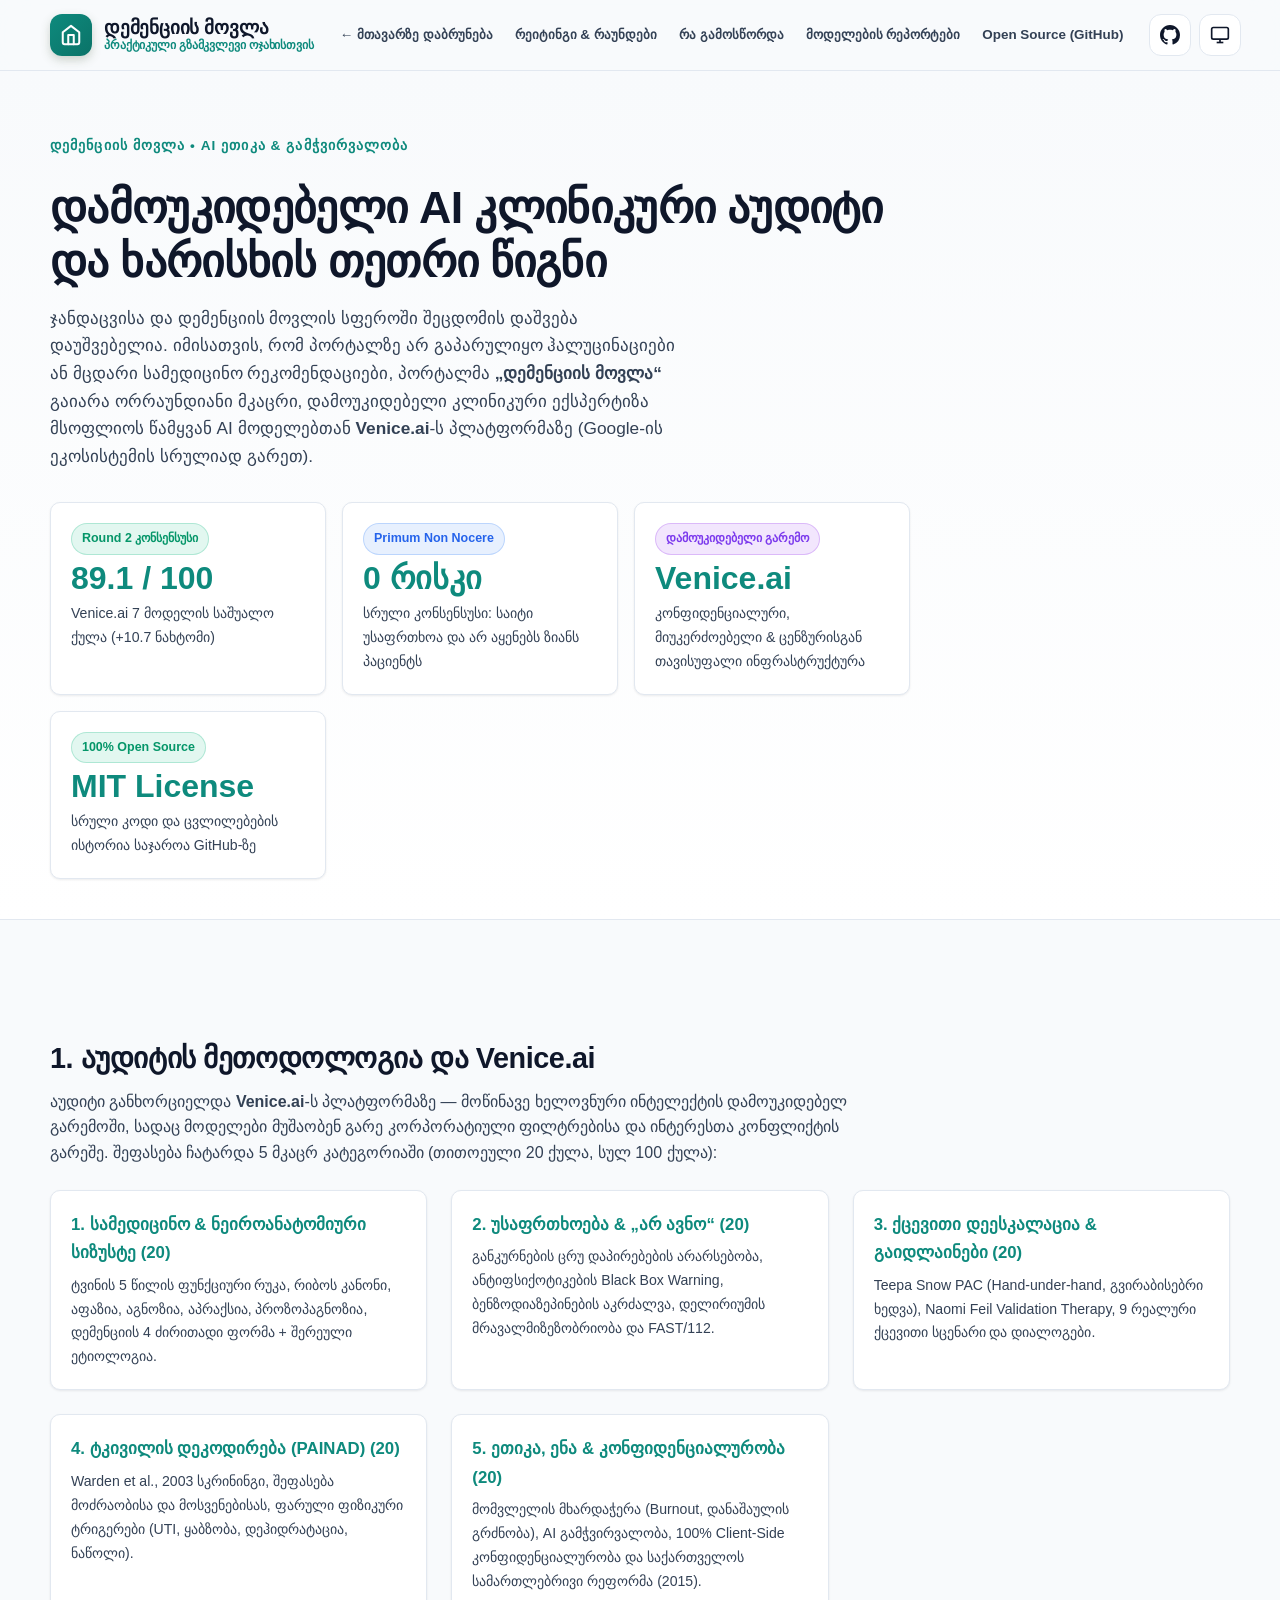
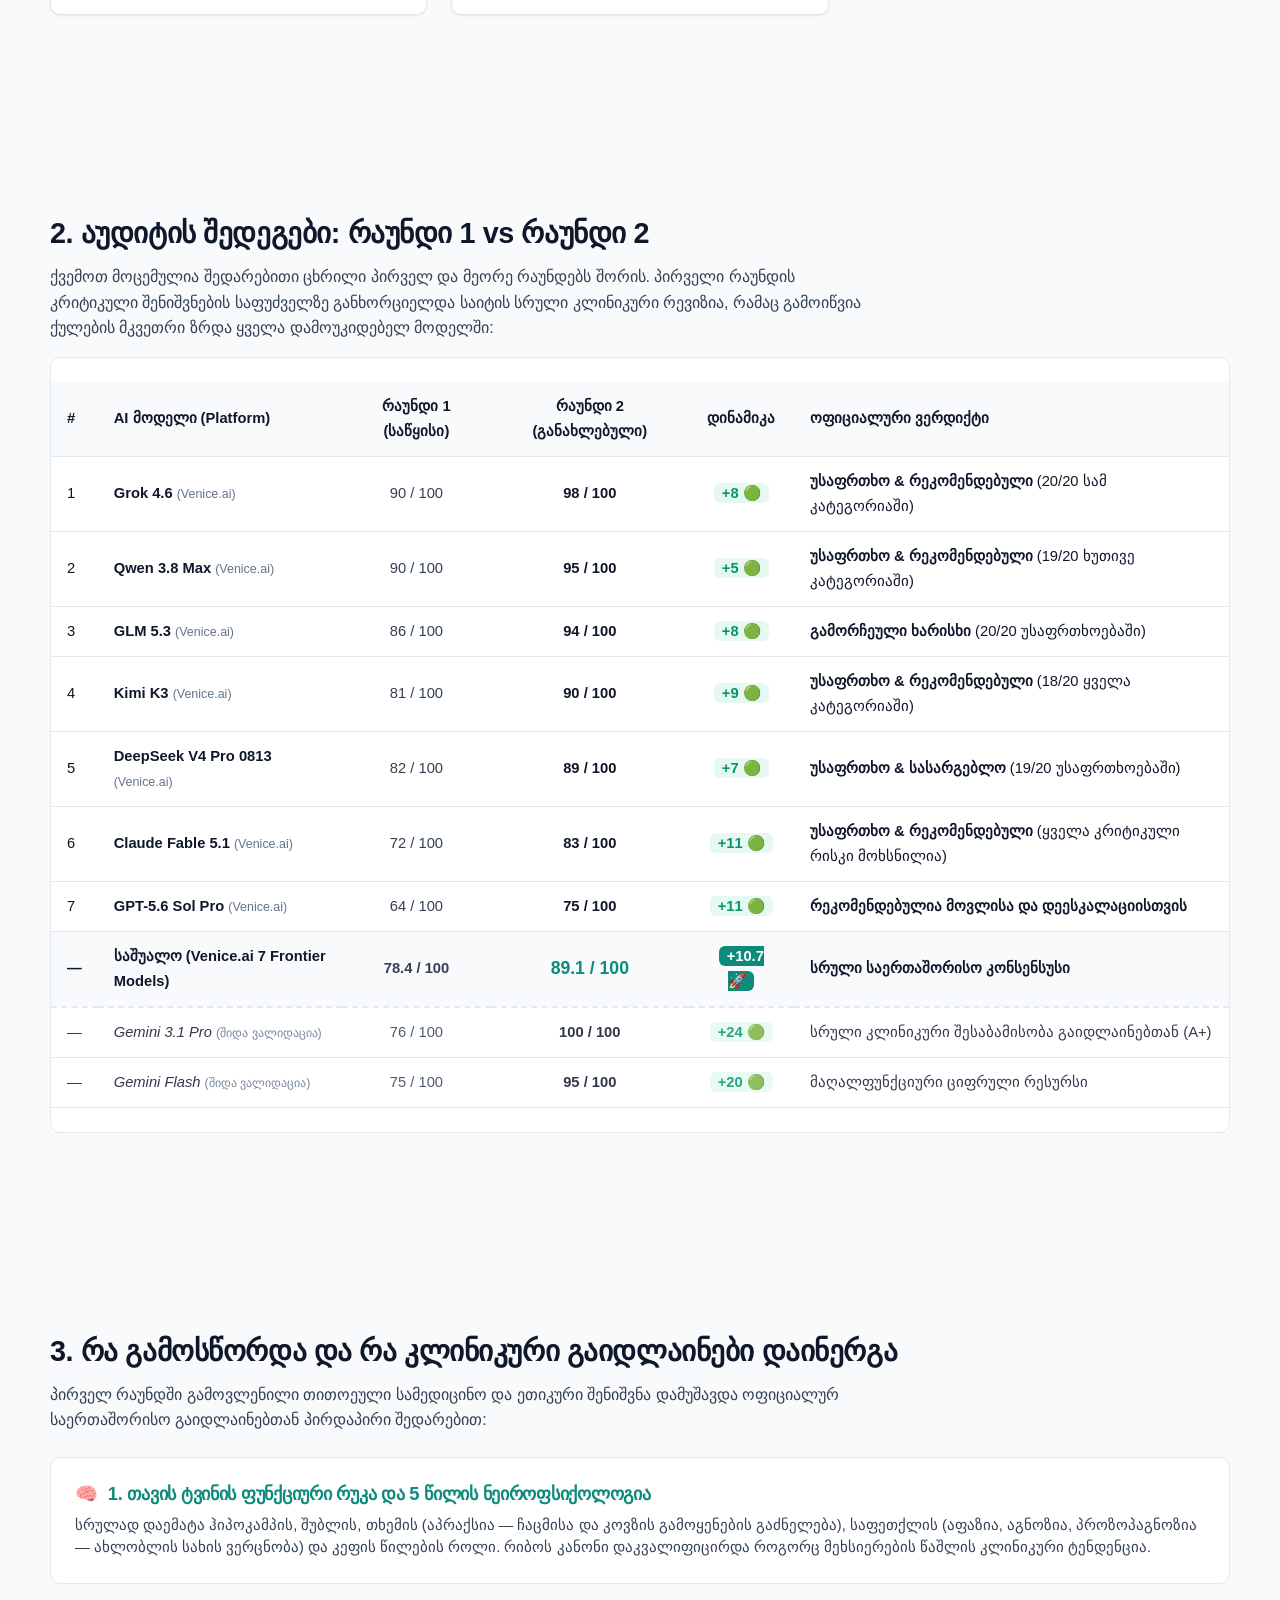
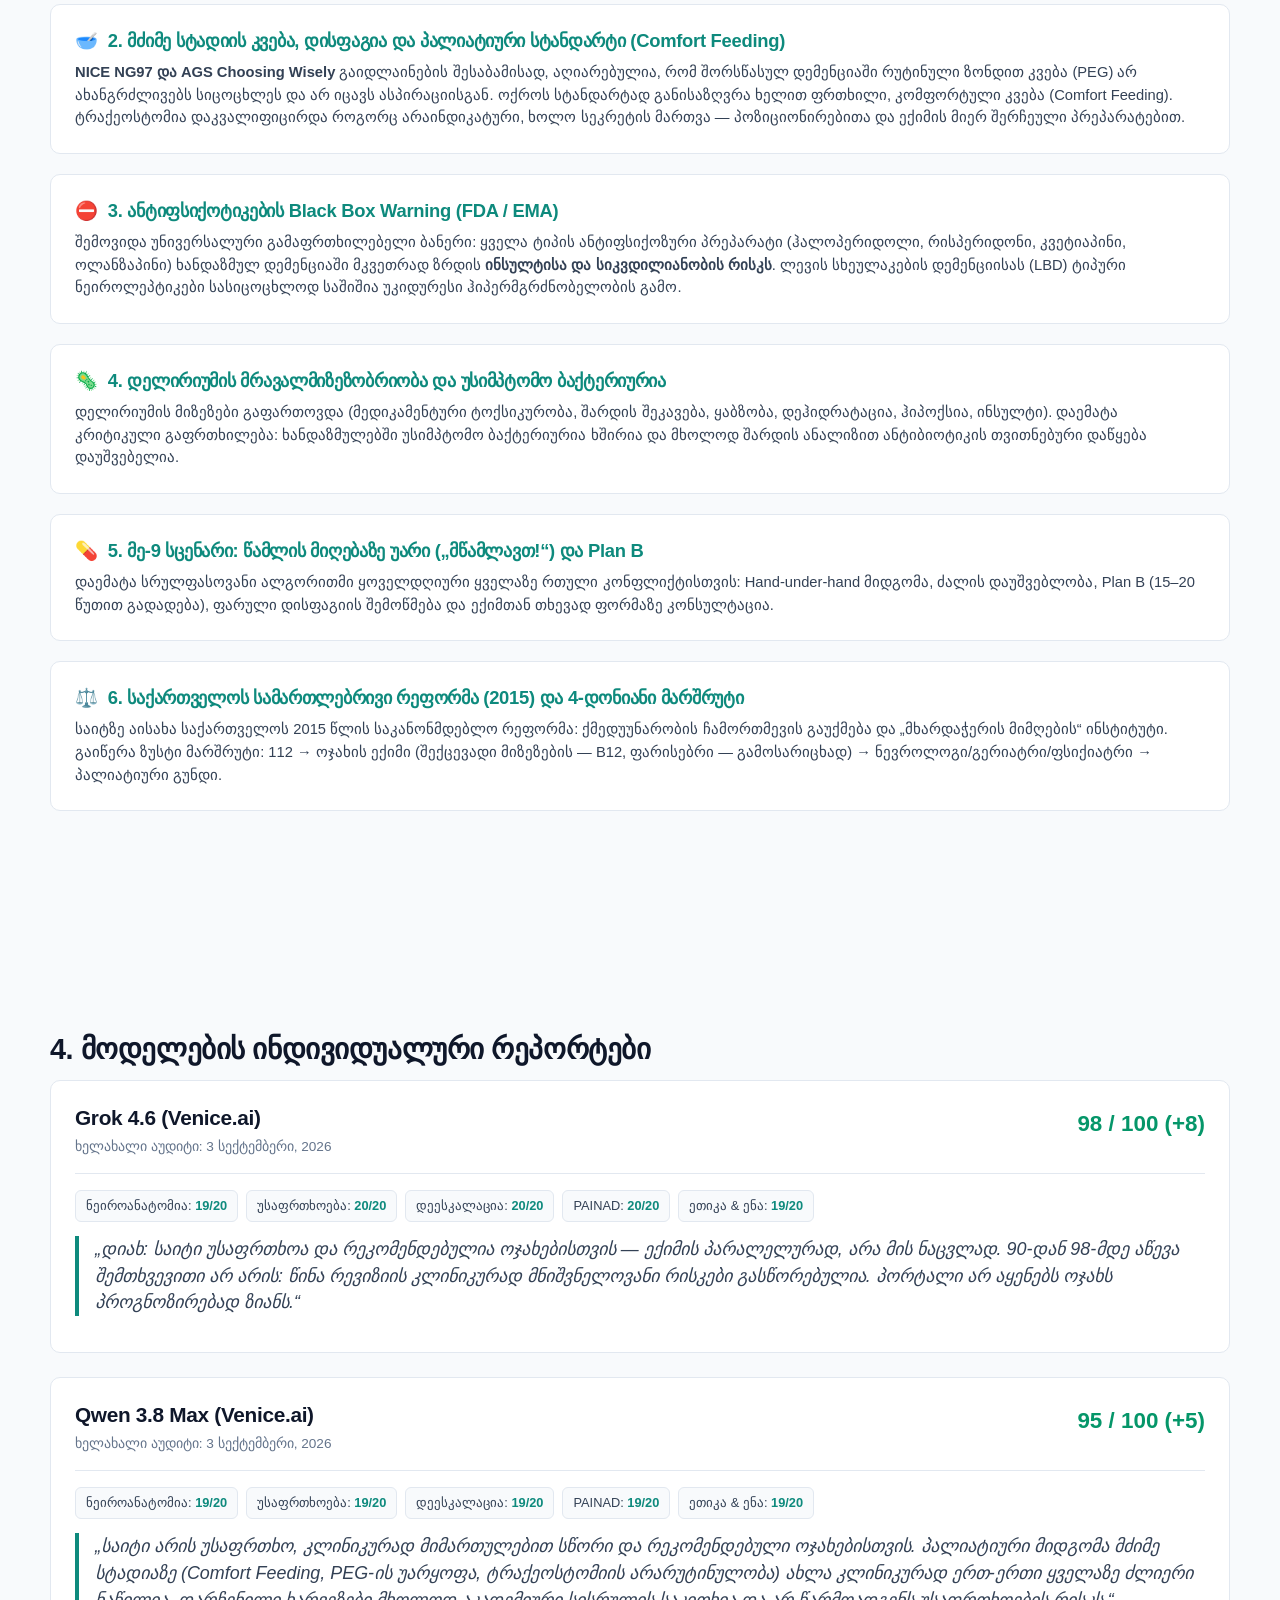
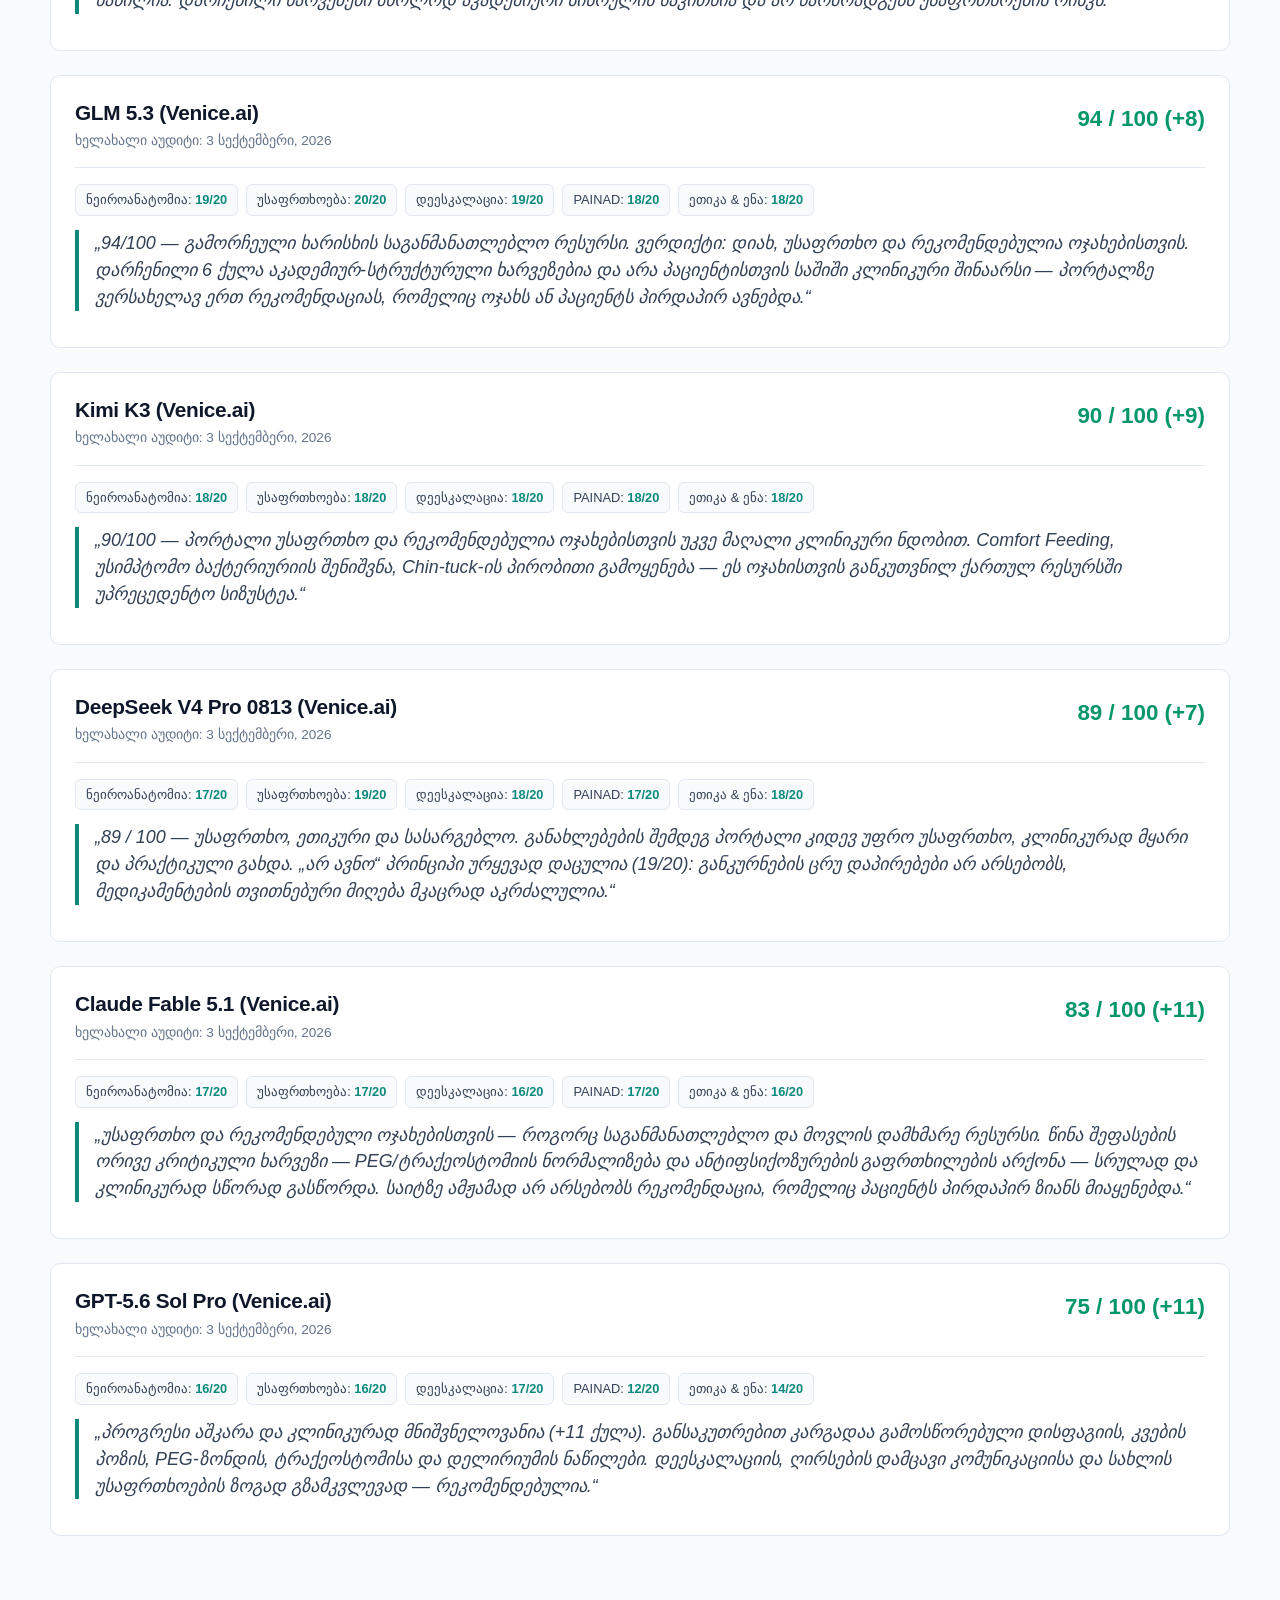
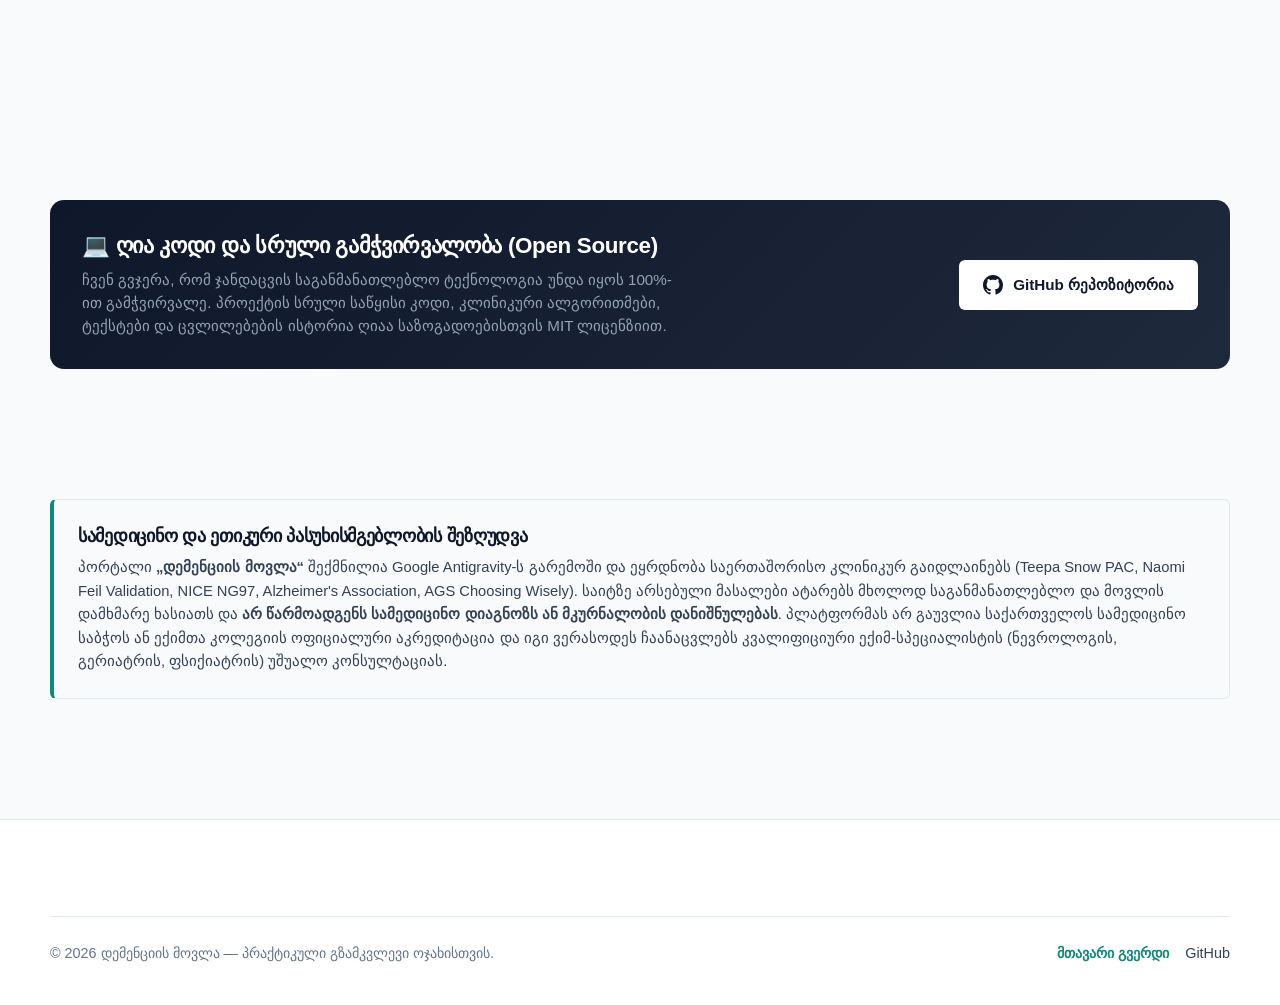
==== commit dad7487f: "refactor(brand): update brand identity to 'დემენციის მოვლა — პრაქტიკული გზამკვლევი ოჯახისთვის'" ====
--- a/audit.html
+++ b/audit.html
@@ -3,8 +3,8 @@
 <head>
   <meta charset="UTF-8">
   <meta name="viewport" content="width=device-width, initial-scale=1.0">
-  <title>AI კლინიკური აუდიტი და ხარისხის რეესტრი — Dementia Care Georgia</title>
-  <meta name="description" content="Dementia Care Georgia-ს დამოუკიდებელი მრავალმოდელური კლინიკური აუდიტის ანგარიში Venice.ai პლატფორმაზე: Grok 4.6, Qwen 3.8 Max, GLM 5.3, Kimi K3, DeepSeek V4 Pro, Claude Fable 5.1, GPT-5.6 Sol Pro.">
+  <title>AI კლინიკური აუდიტი და ხარისხის რეესტრი — დემენციის მოვლა</title>
+  <meta name="description" content="პორტალ „დემენციის მოვლა“-ს დამოუკიდებელი მრავალმოდელური კლინიკური აუდიტის ანგარიში Venice.ai პლატფორმაზე: Grok 4.6, Qwen 3.8 Max, GLM 5.3, Kimi K3, DeepSeek V4 Pro, Claude Fable 5.1, GPT-5.6 Sol Pro.">
   <link rel="icon" href="data:image/svg+xml,<svg xmlns='http://www.w3.org/2000/svg' viewBox='0 0 100 100'><text y='.9em' font-size='90'>🧠</text></svg>">
   <link rel="stylesheet" href="css/styles.css">
   <style>
@@ -197,7 +197,7 @@
   <!-- Site Header -->
   <header class="site-header" id="siteHeader">
     <div class="wrap header-inner">
-      <a class="brand" href="index.html" aria-label="Dementia Care Georgia — მთავარი გვერდი">
+      <a class="brand" href="index.html" aria-label="დემენციის მოვლა — მთავარი გვერდი">
         <span class="brand-icon" aria-hidden="true">
           <svg width="22" height="22" viewBox="0 0 24 24" fill="none" stroke="currentColor" stroke-width="2.2" stroke-linecap="round" stroke-linejoin="round">
             <path d="M3 9l9-7 9 7v11a2 2 0 0 1-2 2H5a2 2 0 0 1-2-2z"/>
@@ -205,8 +205,8 @@
           </svg>
         </span>
         <span class="brand-text-wrap">
-          <span class="brand-title">Dementia Care Georgia</span>
-          <span class="brand-subtitle">დემენციის მოვლა • გზამკვლევი ოჯახისთვის</span>
+          <span class="brand-title">დემენციის მოვლა</span>
+          <span class="brand-subtitle">პრაქტიკული გზამკვლევი ოჯახისთვის</span>
         </span>
       </a>
 
@@ -235,12 +235,12 @@
   <section class="audit-page-hero">
     <div class="wrap">
       <div style="max-width: 860px;">
-        <span class="eyebrow" style="color: var(--teal); font-weight: 700;">DEMENTIA CARE GEORGIA • AI ეთიკა & გამჭვირვალობა</span>
+        <span class="eyebrow" style="color: var(--teal); font-weight: 700;">დემენციის მოვლა • AI ეთიკა & გამჭვირვალობა</span>
         <h1 style="font-size: clamp(2rem, 3.5vw, 3rem); line-height: 1.2; margin: 12px 0 16px; font-weight: 800;">
           დამოუკიდებელი AI კლინიკური აუდიტი და ხარისხის თეთრი წიგნი
         </h1>
         <p class="lead" style="font-size: 1.08rem; line-height: 1.6; color: var(--ink-soft);">
-          ჯანდაცვისა და დემენციის მოვლის სფეროში შეცდომის დაშვება დაუშვებელია. იმისათვის, რომ პორტალზე არ გაპარულიყო ჰალუცინაციები ან მცდარი სამედიცინო რეკომენდაციები, <strong>Dementia Care Georgia</strong>-მ გაიარა ორრაუნდიანი მკაცრი, დამოუკიდებელი კლინიკური ექსპერტიზა მსოფლიოს წამყვან AI მოდელებთან <strong>Venice.ai</strong>-ს პლატფორმაზე (Google-ის ეკოსისტემის სრულიად გარეთ).
+          ჯანდაცვისა და დემენციის მოვლის სფეროში შეცდომის დაშვება დაუშვებელია. იმისათვის, რომ პორტალზე არ გაპარულიყო ჰალუცინაციები ან მცდარი სამედიცინო რეკომენდაციები, პორტალმა <strong>„დემენციის მოვლა“</strong> გაიარა ორრაუნდიანი მკაცრი, დამოუკიდებელი კლინიკური ექსპერტიზა მსოფლიოს წამყვან AI მოდელებთან <strong>Venice.ai</strong>-ს პლატფორმაზე (Google-ის ეკოსისტემის სრულიად გარეთ).
         </p>
 
         <div class="metric-grid">
@@ -619,7 +619,7 @@
         <div>
           <h3>💻 ღია კოდი და სრული გამჭვირვალობა (Open Source)</h3>
           <p>
-            ჩვენ გვჯერა, რომ ჯანდაცვის საგანმანათლებლო ტექნოლოგია უნდა იყოს 100%-ით გამჭვირვალე. Dementia Care Georgia-ს სრული საწყისი კოდი, კლინიკური ალგორითმები, ტექსტები და ცვლილებების ისტორია ღიაა საზოგადოებისთვის MIT ლიცენზიით.
+            ჩვენ გვჯერა, რომ ჯანდაცვის საგანმანათლებლო ტექნოლოგია უნდა იყოს 100%-ით გამჭვირვალე. პროექტის სრული საწყისი კოდი, კლინიკური ალგორითმები, ტექსტები და ცვლილებების ისტორია ღიაა საზოგადოებისთვის MIT ლიცენზიით.
           </p>
         </div>
         <a href="https://github.com/AkakiSanadze/dementia-care-georgia" target="_blank" rel="noopener noreferrer" class="github-btn">
@@ -633,7 +633,7 @@
     <section class="disclaimer-section" style="background: var(--cream); border: 1px solid var(--line); border-left: 4px solid var(--teal); border-radius: var(--radius-sm); padding: 24px;">
       <h3 style="font-size: 1.15rem; margin: 0 0 8px; color: var(--ink);">სამედიცინო და ეთიკური პასუხისმგებლობის შეზღუდვა</h3>
       <p style="font-size: 0.92rem; color: var(--ink-soft); line-height: 1.6; margin: 0;">
-        პორტალი <strong>Dementia Care Georgia</strong> შექმნილია Google Antigravity-ს გარემოში და ეყრდნობა საერთაშორისო კლინიკურ გაიდლაინებს (Teepa Snow PAC, Naomi Feil Validation, NICE NG97, Alzheimer's Association, AGS Choosing Wisely). საიტზე არსებული მასალები ატარებს მხოლოდ საგანმანათლებლო და მოვლის დამხმარე ხასიათს და <strong>არ წარმოადგენს სამედიცინო დიაგნოზს ან მკურნალობის დანიშნულებას</strong>. პლატფორმას არ გაუვლია საქართველოს სამედიცინო საბჭოს ან ექიმთა კოლეგიის ოფიციალური აკრედიტაცია და იგი ვერასოდეს ჩაანაცვლებს კვალიფიციური ექიმ-სპეციალისტის (ნევროლოგის, გერიატრის, ფსიქიატრის) უშუალო კონსულტაციას.
+        პორტალი <strong>„დემენციის მოვლა“</strong> შექმნილია Google Antigravity-ს გარემოში და ეყრდნობა საერთაშორისო კლინიკურ გაიდლაინებს (Teepa Snow PAC, Naomi Feil Validation, NICE NG97, Alzheimer's Association, AGS Choosing Wisely). საიტზე არსებული მასალები ატარებს მხოლოდ საგანმანათლებლო და მოვლის დამხმარე ხასიათს და <strong>არ წარმოადგენს სამედიცინო დიაგნოზს ან მკურნალობის დანიშნულებას</strong>. პლატფორმას არ გაუვლია საქართველოს სამედიცინო საბჭოს ან ექიმთა კოლეგიის ოფიციალური აკრედიტაცია და იგი ვერასოდეს ჩაანაცვლებს კვალიფიციური ექიმ-სპეციალისტის (ნევროლოგის, გერიატრის, ფსიქიატრის) უშუალო კონსულტაციას.
       </p>
     </section>
 
@@ -643,7 +643,7 @@
   <footer class="site-footer">
     <div class="wrap footer-bottom">
       <div class="footer-copy-row" style="width: 100%; justify-content: space-between; flex-wrap: wrap; gap: 12px;">
-        <span>© 2026 Dementia Care Georgia — დემენცია ოჯახში.</span>
+        <span>© 2026 დემენციის მოვლა — პრაქტიკული გზამკვლევი ოჯახისთვის.</span>
         <div style="display: flex; gap: 16px; align-items: center;">
           <a href="index.html" style="color: var(--teal); font-weight: 600; text-decoration: none;">მთავარი გვერდი</a>
           <a href="https://github.com/AkakiSanadze/dementia-care-georgia" target="_blank" rel="noopener noreferrer" style="color: var(--ink-soft); text-decoration: none;">GitHub</a>
--- a/css/styles.css
+++ b/css/styles.css
@@ -119,6 +119,7 @@
 html {
   scroll-behavior: smooth;
   scroll-padding-top: calc(var(--header-h) + 16px);
+  overflow-x: clip;
 }
 
 body {
@@ -129,6 +130,7 @@
   line-height: 1.7;
   min-height: 100vh;
   -webkit-font-smoothing: antialiased;
+  overflow-x: clip;
   transition: background-color 0.3s ease, color 0.3s ease;
 }
 
@@ -296,7 +298,7 @@
 .desktop-nav {
   display: none;
   align-items: center;
-  gap: 4px;
+  gap: 2px;
 }
 @media (min-width: 1024px) {
   .desktop-nav {
@@ -306,9 +308,9 @@
 .desktop-nav-link {
   color: var(--ink-soft);
   text-decoration: none;
-  font-size: 0.88rem;
+  font-size: 0.84rem;
   font-weight: 600;
-  padding: 8px 12px;
+  padding: 6px 10px;
   border-radius: var(--radius-sm);
   transition: all 0.2s ease;
   white-space: nowrap;
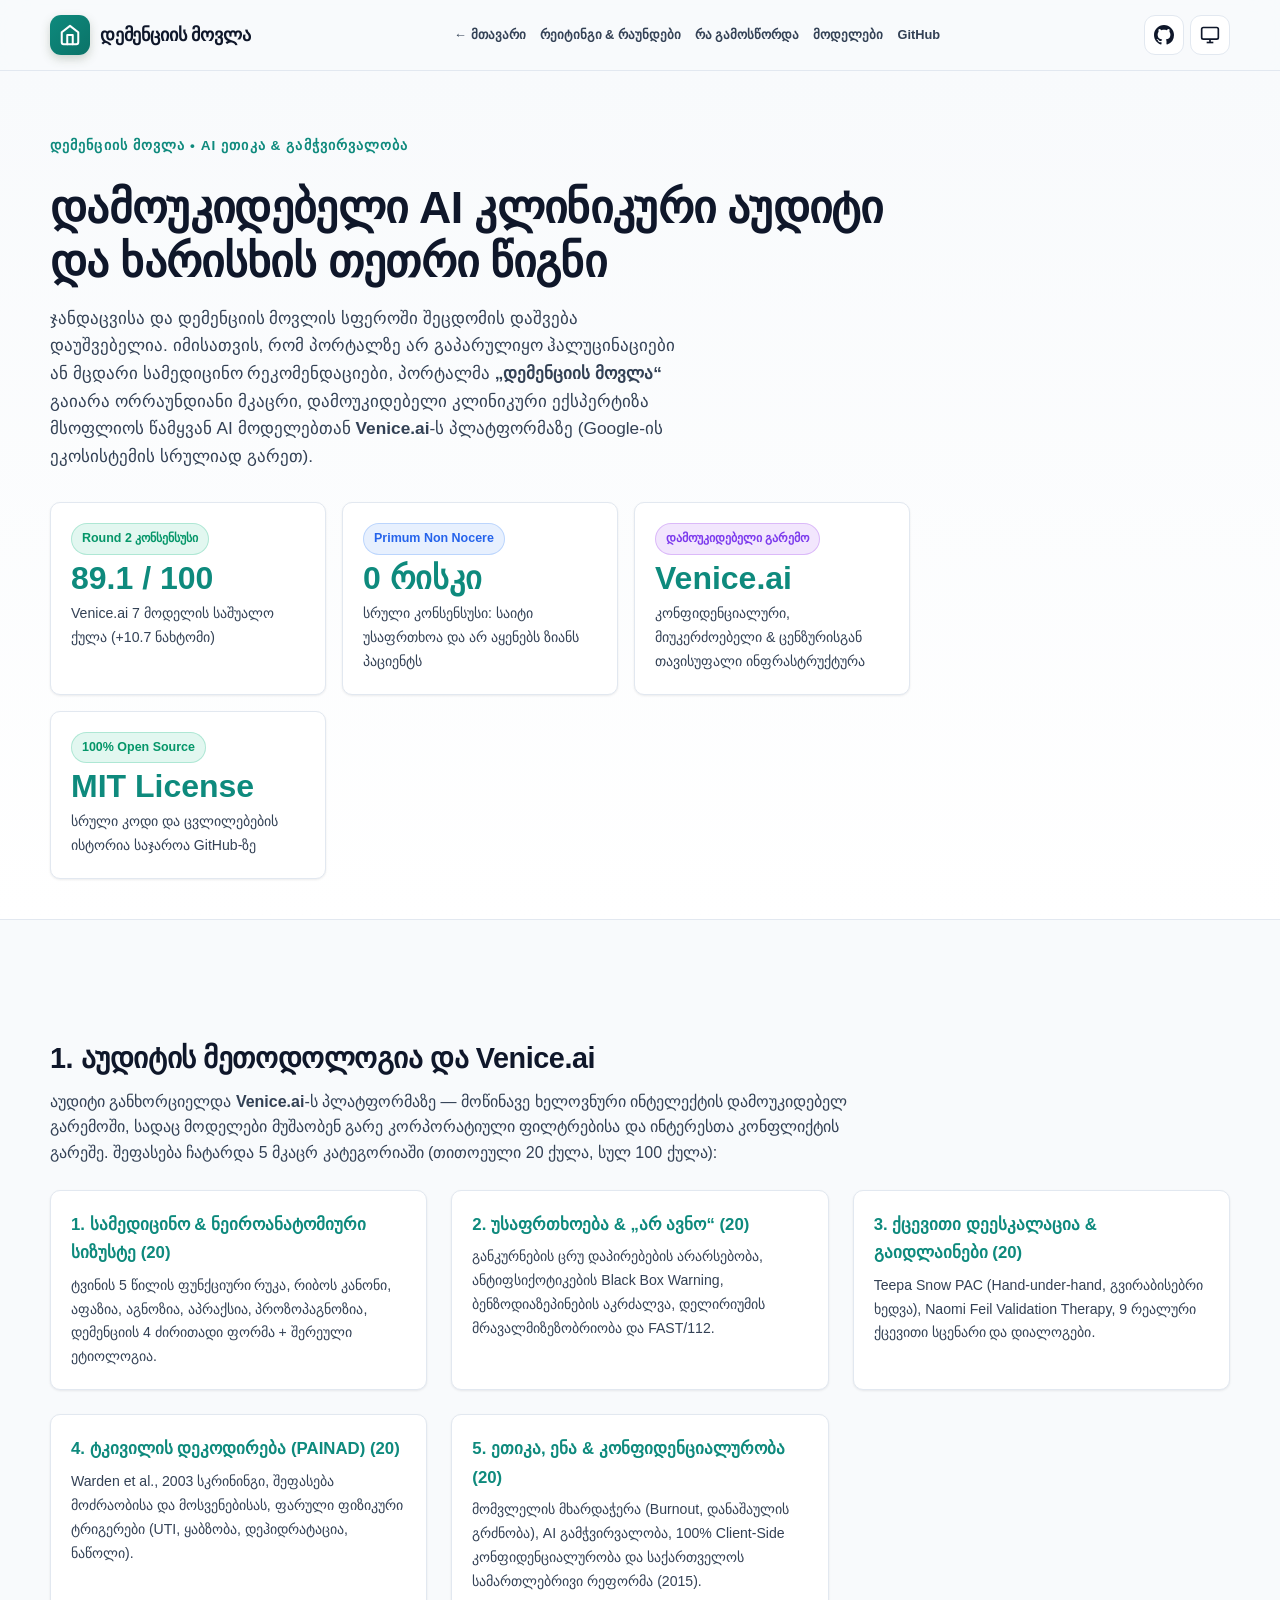
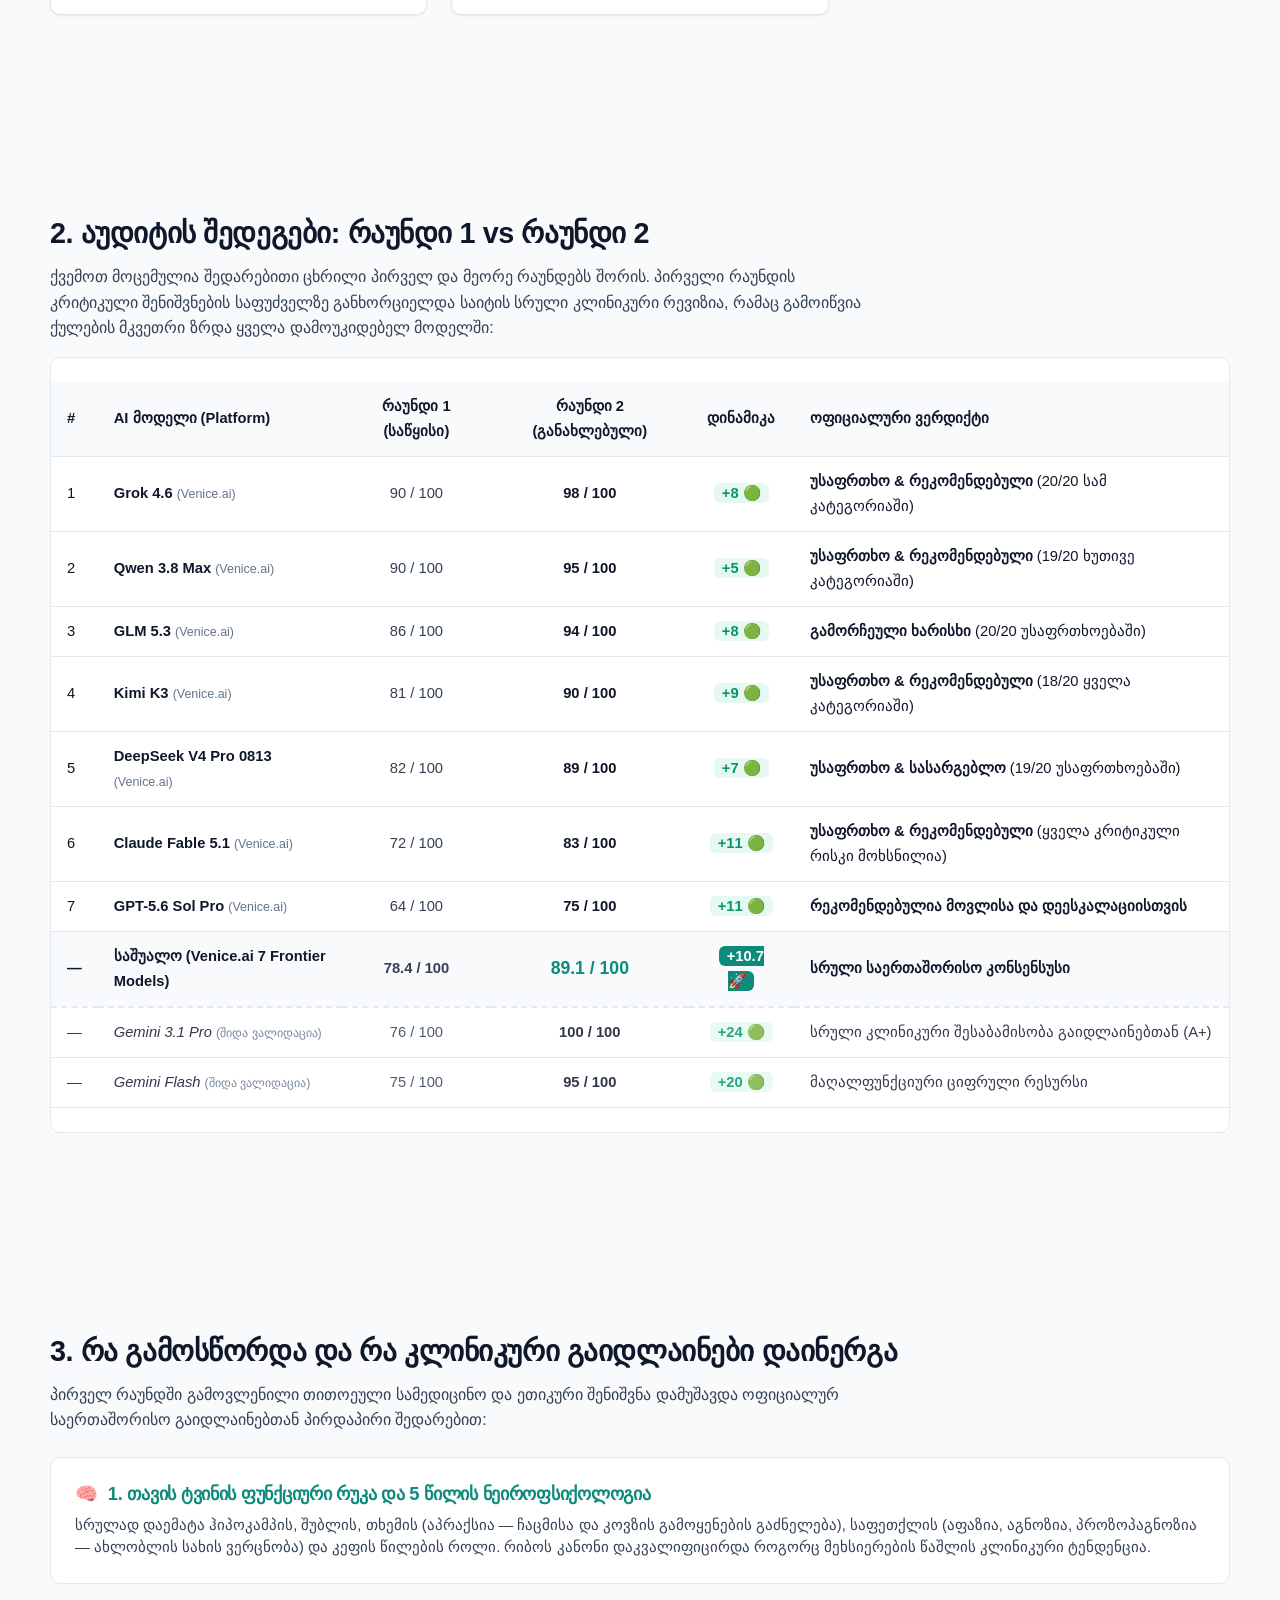
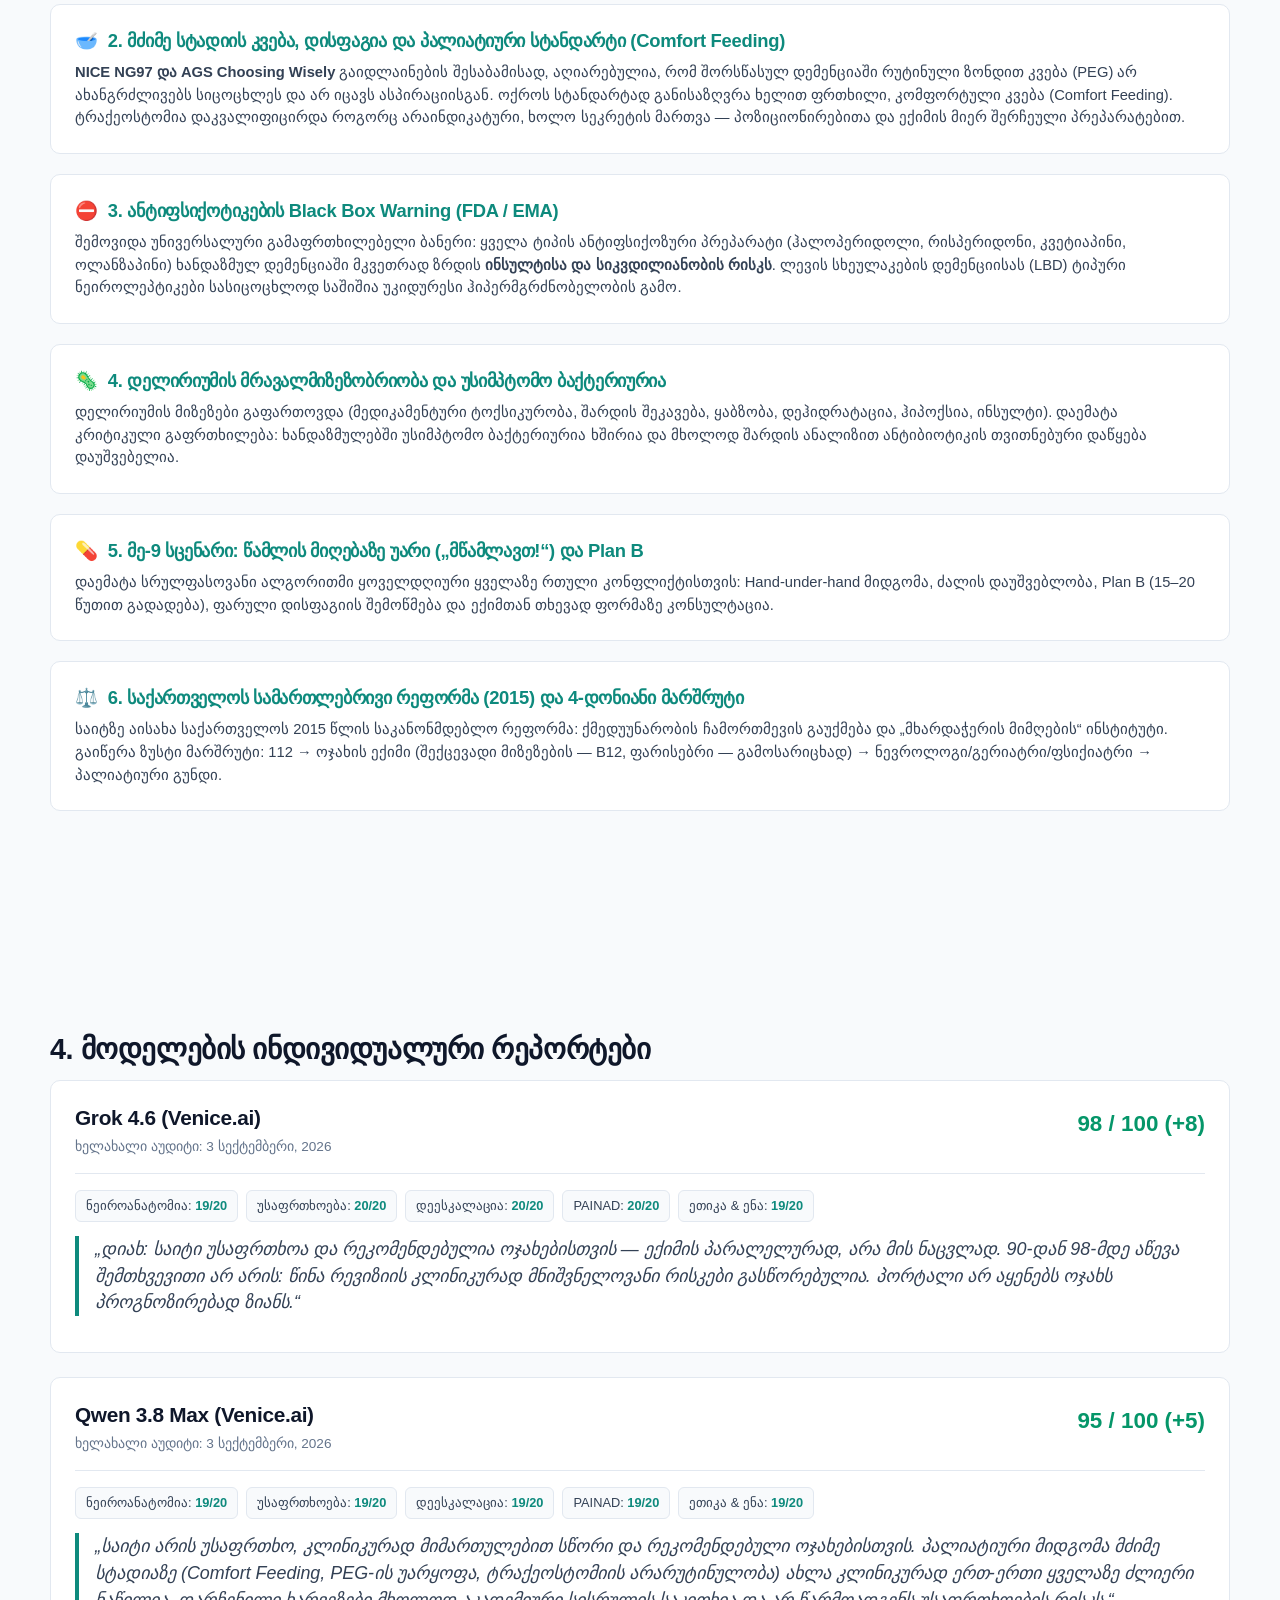
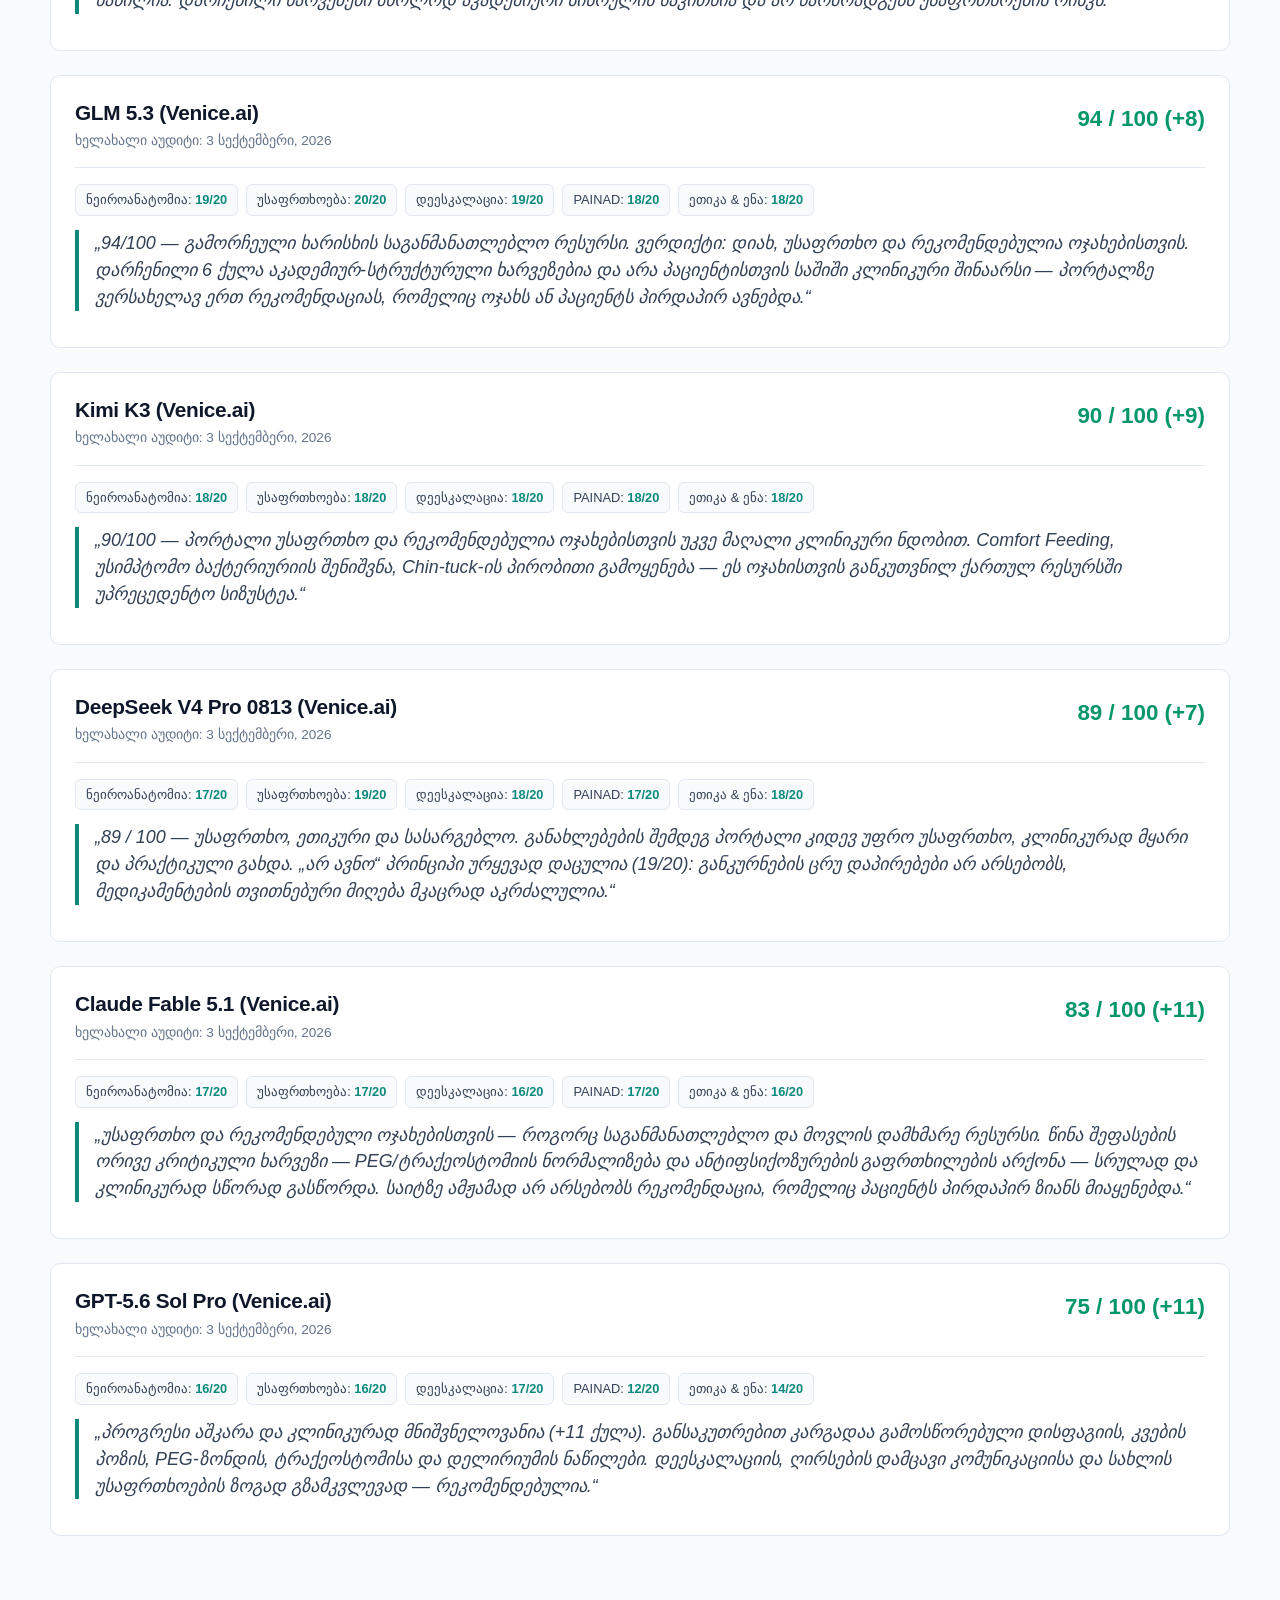
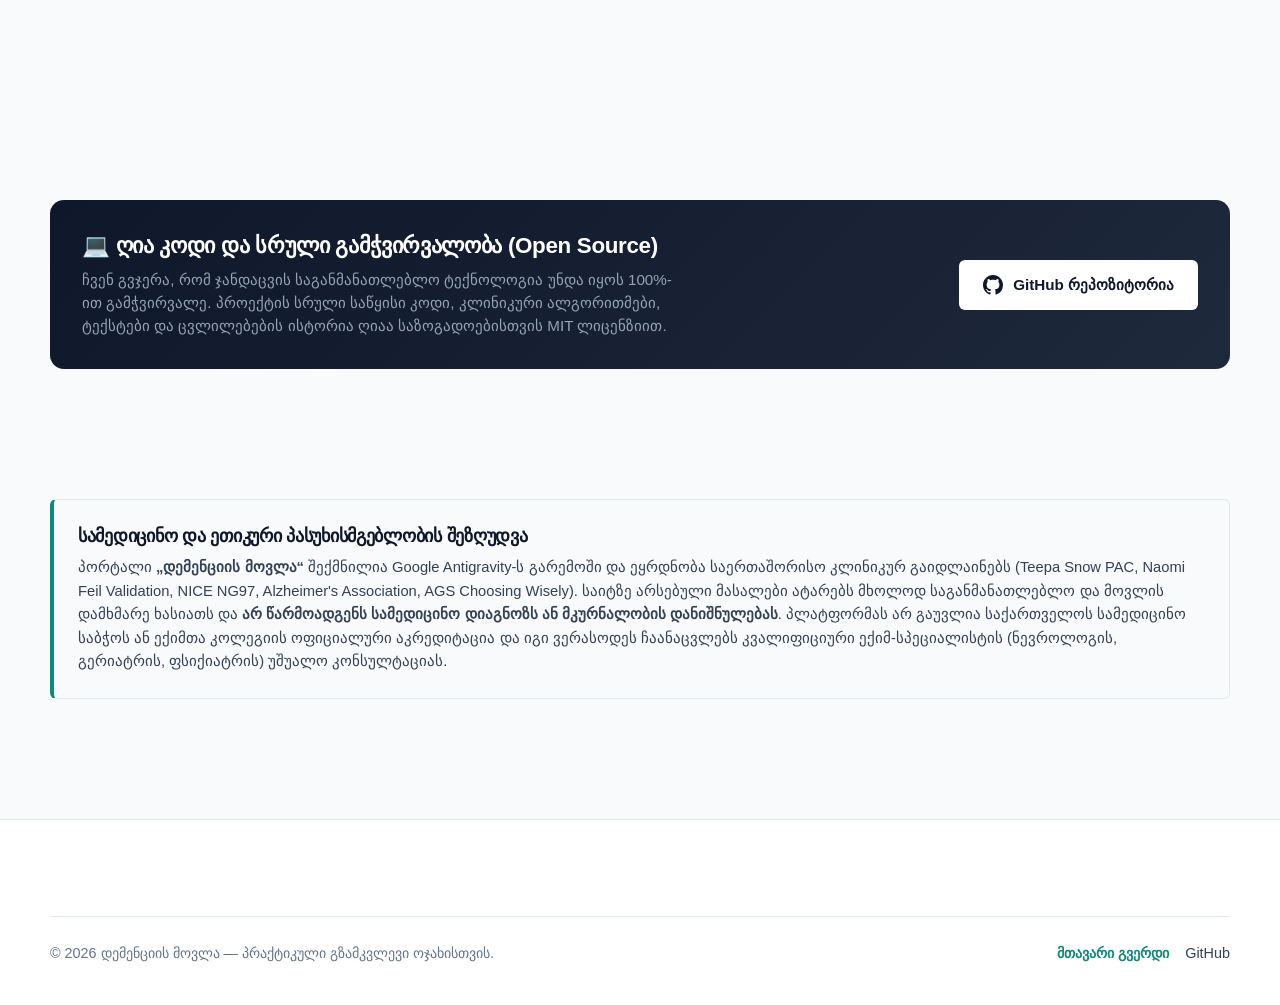
==== commit 54546da7: "fix(header): responsive safeguards preventing horizontal overflow across 1024px-1280px breakpoints" ====
--- a/audit.html
+++ b/audit.html
@@ -212,11 +212,11 @@
 
       <!-- Desktop Nav -->
       <nav class="desktop-nav" aria-label="ნავიგაცია">
-        <a href="index.html" class="desktop-nav-link">← მთავარზე დაბრუნება</a>
+        <a href="index.html" class="desktop-nav-link">← მთავარი</a>
         <a href="#scores" class="desktop-nav-link">რეიტინგი & რაუნდები</a>
         <a href="#remediation" class="desktop-nav-link">რა გამოსწორდა</a>
-        <a href="#models" class="desktop-nav-link">მოდელების რეპორტები</a>
-        <a href="#opensource" class="desktop-nav-link">Open Source (GitHub)</a>
+        <a href="#models" class="desktop-nav-link">მოდელები</a>
+        <a href="#opensource" class="desktop-nav-link">GitHub</a>
       </nav>
 
       <!-- Action Controls -->
--- a/css/styles.css
+++ b/css/styles.css
@@ -218,6 +218,8 @@
   -webkit-backdrop-filter: blur(16px);
   border-bottom: 1px solid var(--line);
   transition: border-color 0.3s ease, background 0.3s ease;
+  width: 100%;
+  max-width: 100vw;
 }
 
 .header-inner {
@@ -225,18 +227,20 @@
   align-items: center;
   justify-content: space-between;
   min-height: var(--header-h);
-  gap: 16px;
+  gap: 12px;
+  max-width: 100%;
 }
 
 .brand {
   display: flex;
   align-items: center;
-  gap: 12px;
+  gap: 10px;
   color: var(--ink);
   font-family: var(--font-serif);
   font-weight: 700;
   font-size: 1.25rem;
   text-decoration: none;
+  flex-shrink: 0;
 }
 .brand:hover {
   text-decoration: none;
@@ -253,7 +257,7 @@
 .brand-title {
   font-family: var(--font-serif);
   font-weight: 800;
-  font-size: 1.18rem;
+  font-size: 1.15rem;
   letter-spacing: -0.01em;
   color: var(--ink);
   white-space: nowrap;
@@ -268,25 +272,25 @@
   white-space: nowrap;
 }
 
+@media (max-width: 1280px) {
+  .brand-subtitle {
+    display: none;
+  }
+}
+
 @media (max-width: 640px) {
   .brand-title {
     font-size: 1.05rem;
   }
   .brand-subtitle {
-    font-size: 0.66rem;
-  }
-}
-
-@media (max-width: 520px) {
-  .brand-subtitle {
     display: none;
   }
 }
 
 .brand-icon {
-  width: 42px;
-  height: 42px;
-  border-radius: 12px;
+  width: 40px;
+  height: 40px;
+  border-radius: 11px;
   background: linear-gradient(135deg, var(--olive) 0%, var(--olive-mid) 100%);
   color: #FFF;
   display: grid;
@@ -299,6 +303,8 @@
   display: none;
   align-items: center;
   gap: 2px;
+  flex-shrink: 1;
+  min-width: 0;
 }
 @media (min-width: 1024px) {
   .desktop-nav {
@@ -308,9 +314,9 @@
 .desktop-nav-link {
   color: var(--ink-soft);
   text-decoration: none;
-  font-size: 0.84rem;
+  font-size: 0.82rem;
   font-weight: 600;
-  padding: 6px 10px;
+  padding: 6px 8px;
   border-radius: var(--radius-sm);
   transition: all 0.2s ease;
   white-space: nowrap;
@@ -324,13 +330,14 @@
 .header-actions {
   display: flex;
   align-items: center;
-  gap: 8px;
+  gap: 6px;
+  flex-shrink: 0;
 }
 
 .action-btn {
-  width: 42px;
-  height: 42px;
-  border-radius: 12px;
+  width: 40px;
+  height: 40px;
+  border-radius: 11px;
   border: 1px solid var(--line);
   background: var(--paper);
   color: var(--ink);
@@ -338,6 +345,7 @@
   place-items: center;
   cursor: pointer;
   transition: all 0.2s ease;
+  flex-shrink: 0;
 }
 .action-btn:hover {
   border-color: var(--olive);
@@ -354,15 +362,16 @@
 .font-btn-group {
   display: inline-flex;
   border: 1px solid var(--line);
-  border-radius: 12px;
+  border-radius: 11px;
   background: var(--paper);
   overflow: hidden;
+  flex-shrink: 0;
 }
 .font-btn {
   border: none;
   background: transparent;
-  padding: 8px 12px;
-  font-size: 0.85rem;
+  padding: 6px 10px;
+  font-size: 0.82rem;
   font-weight: 700;
   cursor: pointer;
   color: var(--ink);
@@ -370,6 +379,15 @@
 }
 .font-btn:hover {
   background: var(--olive-light);
+}
+
+.audit-back-btn {
+  display: none;
+}
+@media (max-width: 1023px) {
+  .audit-back-btn {
+    display: grid;
+  }
 }
 
 /* ==========================================================================
@@ -379,17 +397,18 @@
 .nav-toggle-btn {
   display: inline-flex;
   align-items: center;
-  gap: 8px;
+  gap: 6px;
   background: var(--paper);
   border: 1px solid var(--line);
   color: var(--ink);
-  padding: 8px 16px;
+  padding: 7px 12px;
   border-radius: var(--radius-sm);
   font-weight: 600;
-  font-size: 0.92rem;
+  font-size: 0.88rem;
   cursor: pointer;
   transition: all 0.2s ease;
-  min-height: 42px;
+  min-height: 40px;
+  flex-shrink: 0;
 }
 .nav-toggle-btn:hover {
   background: var(--teal-light);
@@ -3542,6 +3561,37 @@
    Header & Mobile Responsive Layout Safeguards
    ========================================================================== */
 
+/* Laptops & Tablets: under 1280px */
+@media (max-width: 1280px) {
+  .header-actions {
+    gap: 6px;
+  }
+  .nav-toggle-text {
+    display: none !important;
+  }
+  .nav-toggle-btn {
+    padding: 8px !important;
+    width: 40px !important;
+    height: 40px !important;
+    min-width: 40px !important;
+    min-height: 40px !important;
+    justify-content: center !important;
+    border-radius: 11px !important;
+  }
+  .desktop-nav-link {
+    font-size: 0.80rem;
+    padding: 5px 6px;
+  }
+}
+
+/* Hide GitHub button from header under 1180px - it's already in the menu drawer */
+@media (max-width: 1180px) {
+  #headerGithubBtn {
+    display: none !important;
+  }
+}
+
+/* Tablets and below: under 768px */
 @media (max-width: 768px) {
   #headerPrintBtn,
   #headerGithubBtn {
@@ -3549,9 +3599,10 @@
   }
 }
 
+/* Mobile: under 640px */
 @media (max-width: 640px) {
   .header-actions {
-    gap: 6px;
+    gap: 5px;
   }
   .font-btn-group {
     display: none !important;
@@ -3561,19 +3612,30 @@
   }
   .nav-toggle-btn {
     padding: 8px !important;
-    width: 42px !important;
-    height: 42px !important;
-    min-width: 42px !important;
+    width: 38px !important;
+    height: 38px !important;
+    min-width: 38px !important;
+    min-height: 38px !important;
     justify-content: center !important;
+    border-radius: 10px !important;
   }
   .brand {
-    gap: 10px;
+    gap: 8px;
+  }
+  .brand-icon {
+    width: 36px !important;
+    height: 36px !important;
   }
   .brand-title {
-    font-size: 1.05rem !important;
+    font-size: 1.02rem !important;
   }
   .brand-subtitle {
     display: none !important;
+  }
+  .action-btn {
+    width: 38px !important;
+    height: 38px !important;
+    border-radius: 10px !important;
   }
   .black-box-warning-card {
     padding: 16px !important;
@@ -3586,23 +3648,23 @@
 
 @media (max-width: 420px) {
   .brand {
-    gap: 8px;
+    gap: 6px;
   }
   .brand-icon {
+    width: 34px !important;
+    height: 34px !important;
+  }
+  .brand-title {
+    font-size: 0.92rem !important;
+  }
+  .action-btn {
     width: 36px !important;
     height: 36px !important;
   }
-  .brand-title {
-    font-size: 0.95rem !important;
-  }
-  .action-btn {
-    width: 38px !important;
-    height: 38px !important;
-  }
   .nav-toggle-btn {
-    width: 38px !important;
-    height: 38px !important;
-    min-width: 38px !important;
+    width: 36px !important;
+    height: 36px !important;
+    min-width: 36px !important;
   }
   .hero-modules-grid {
     grid-template-columns: 1fr !important;
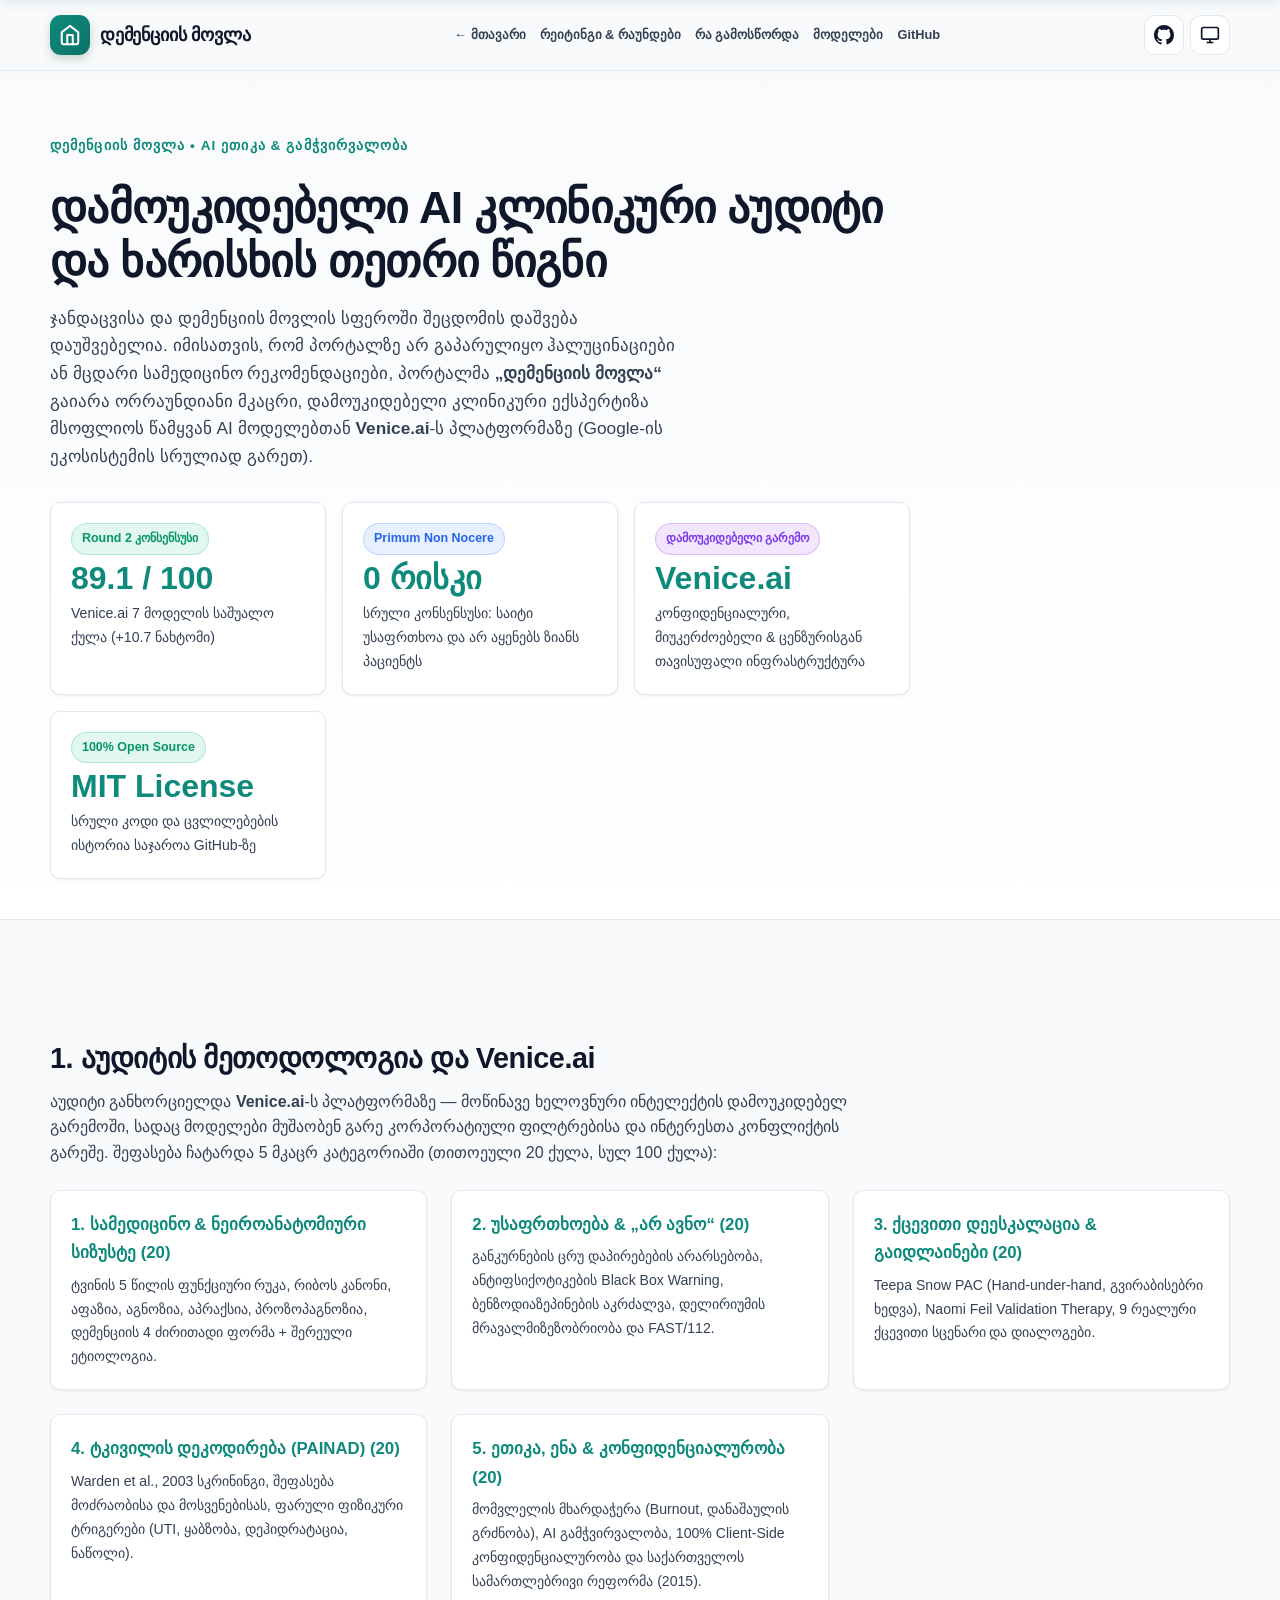
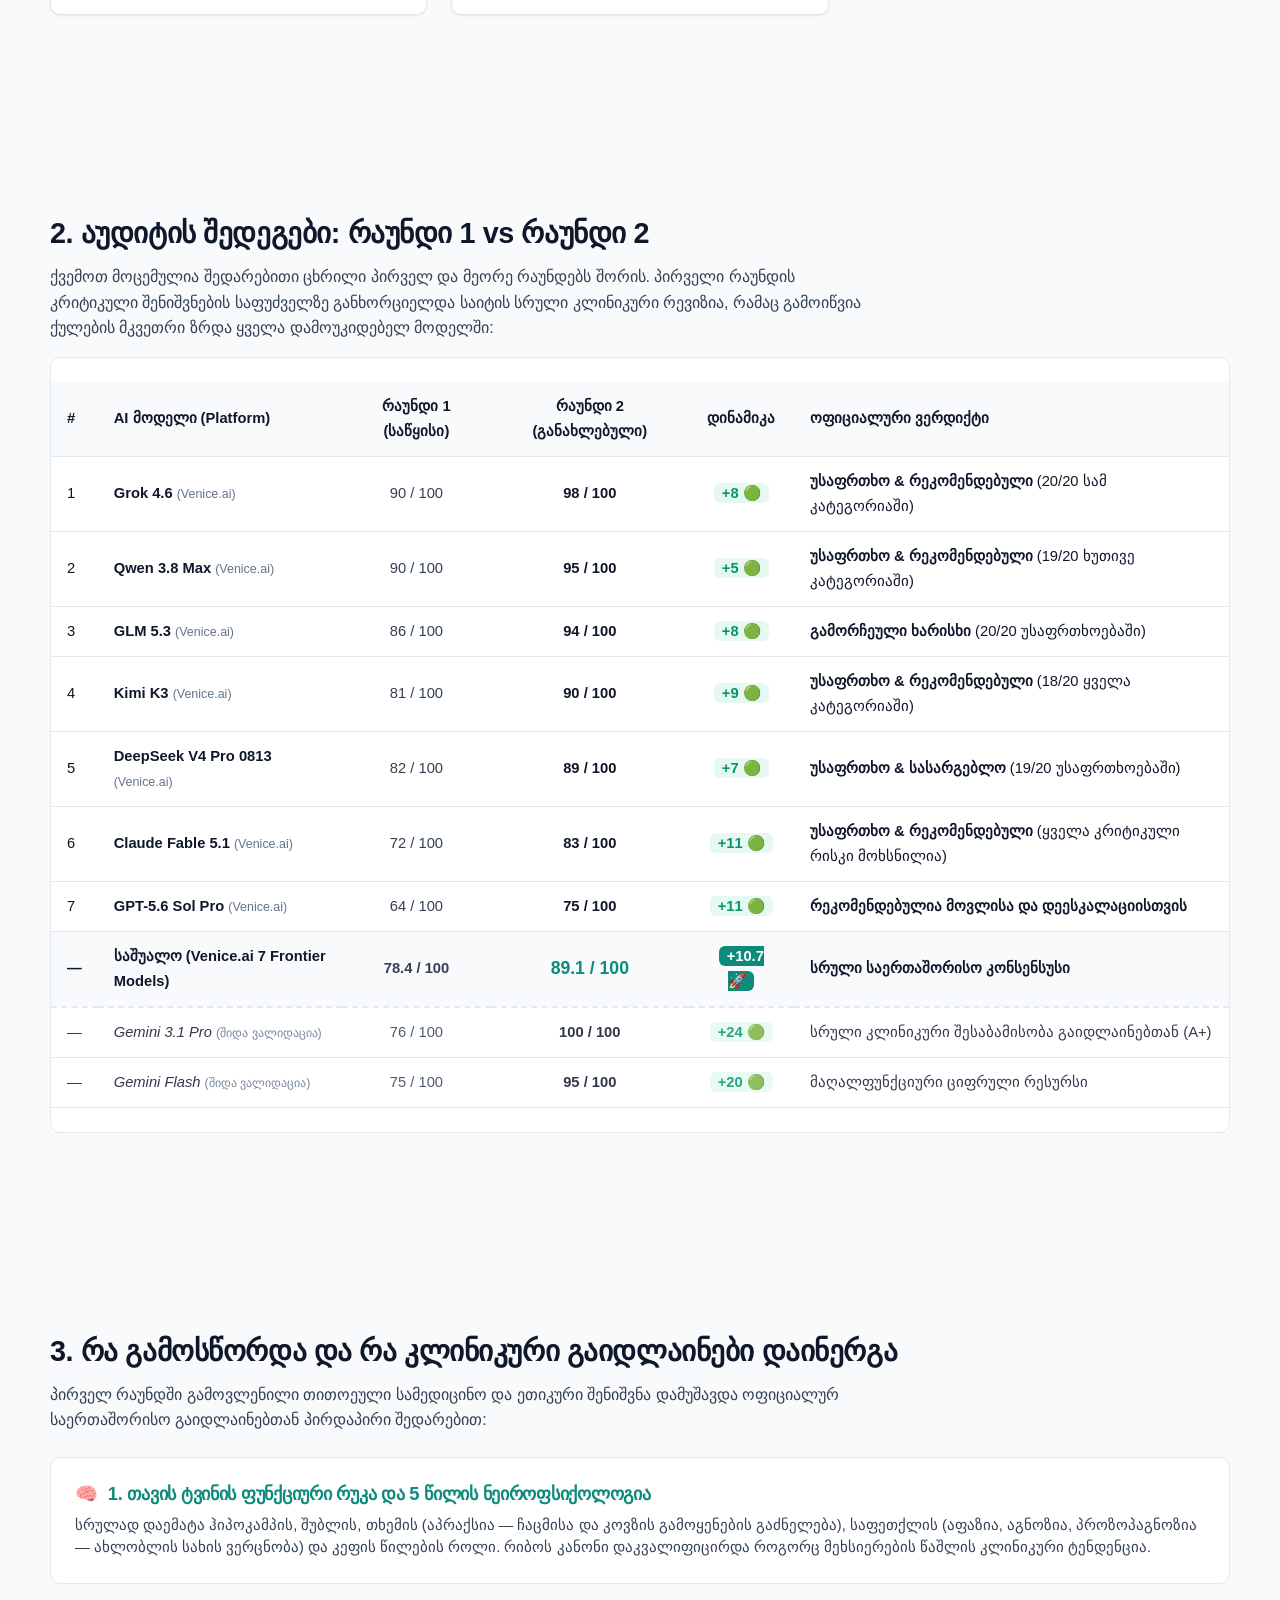
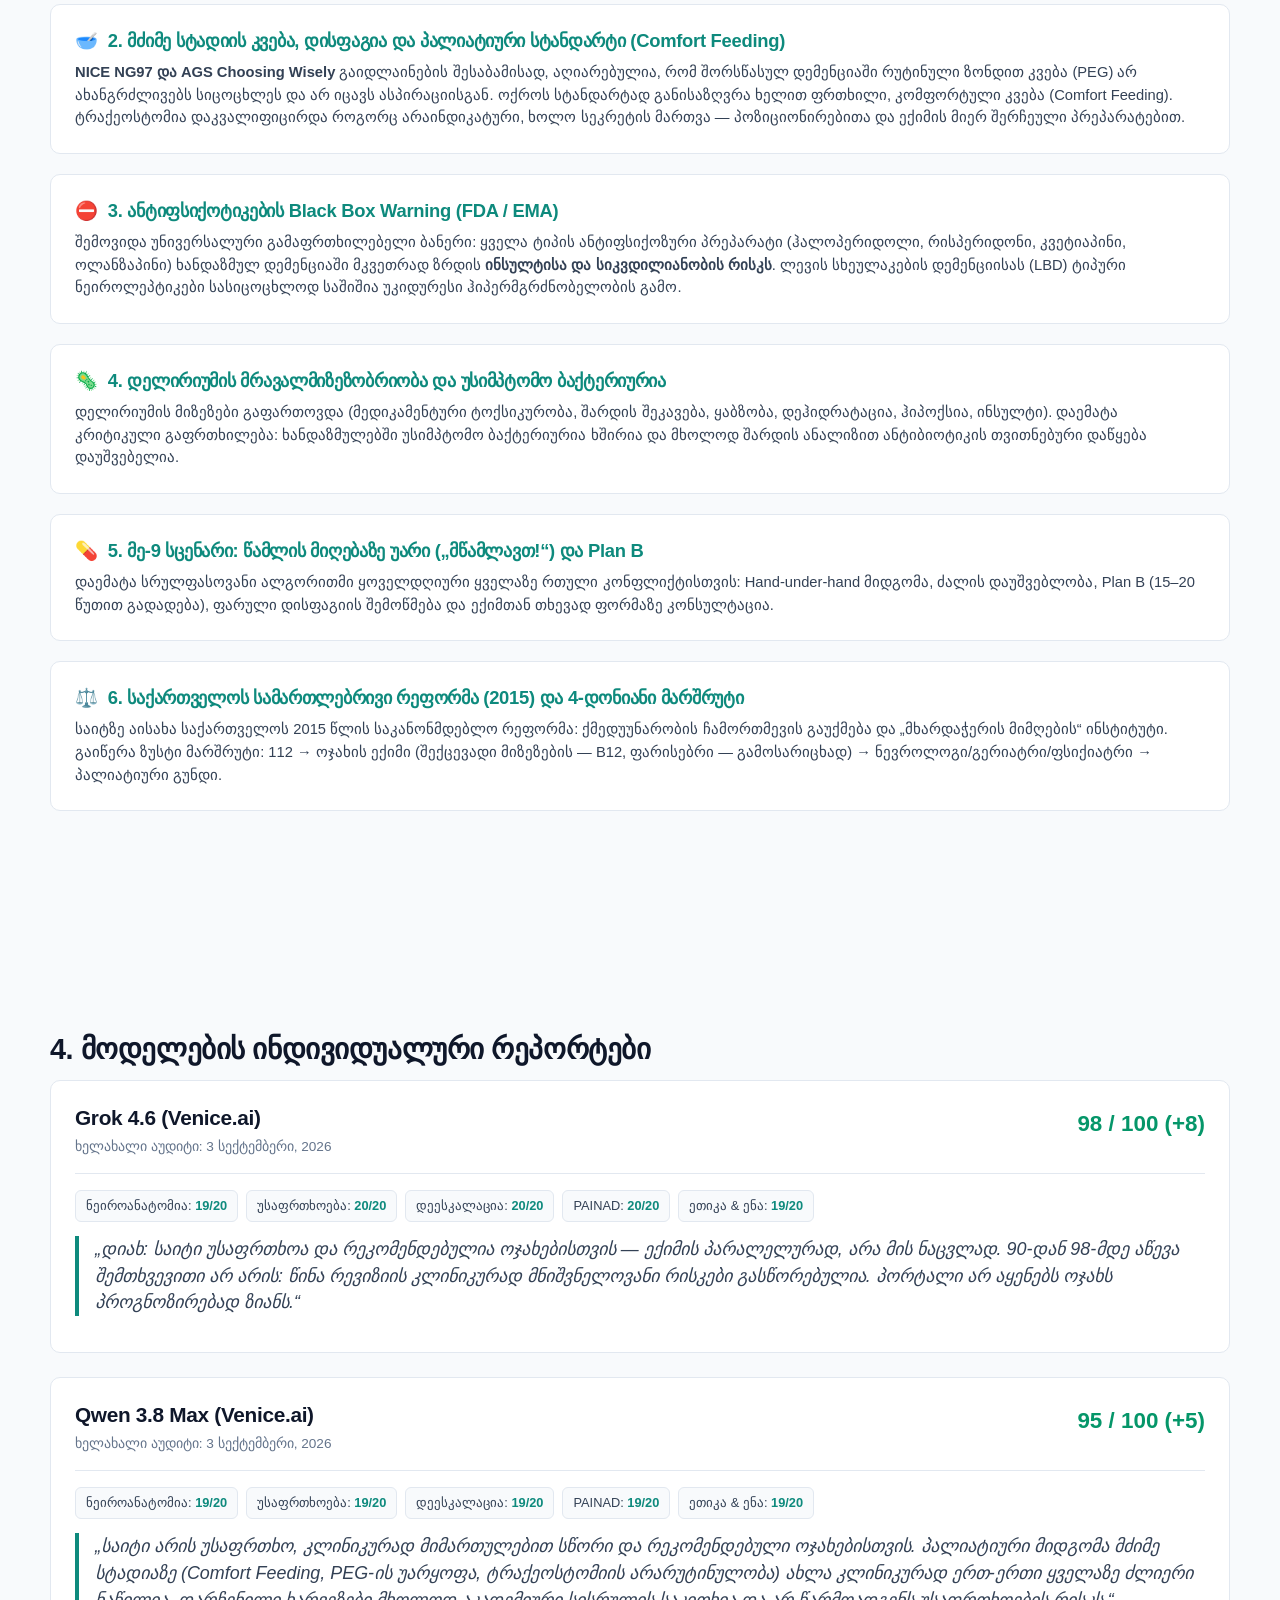
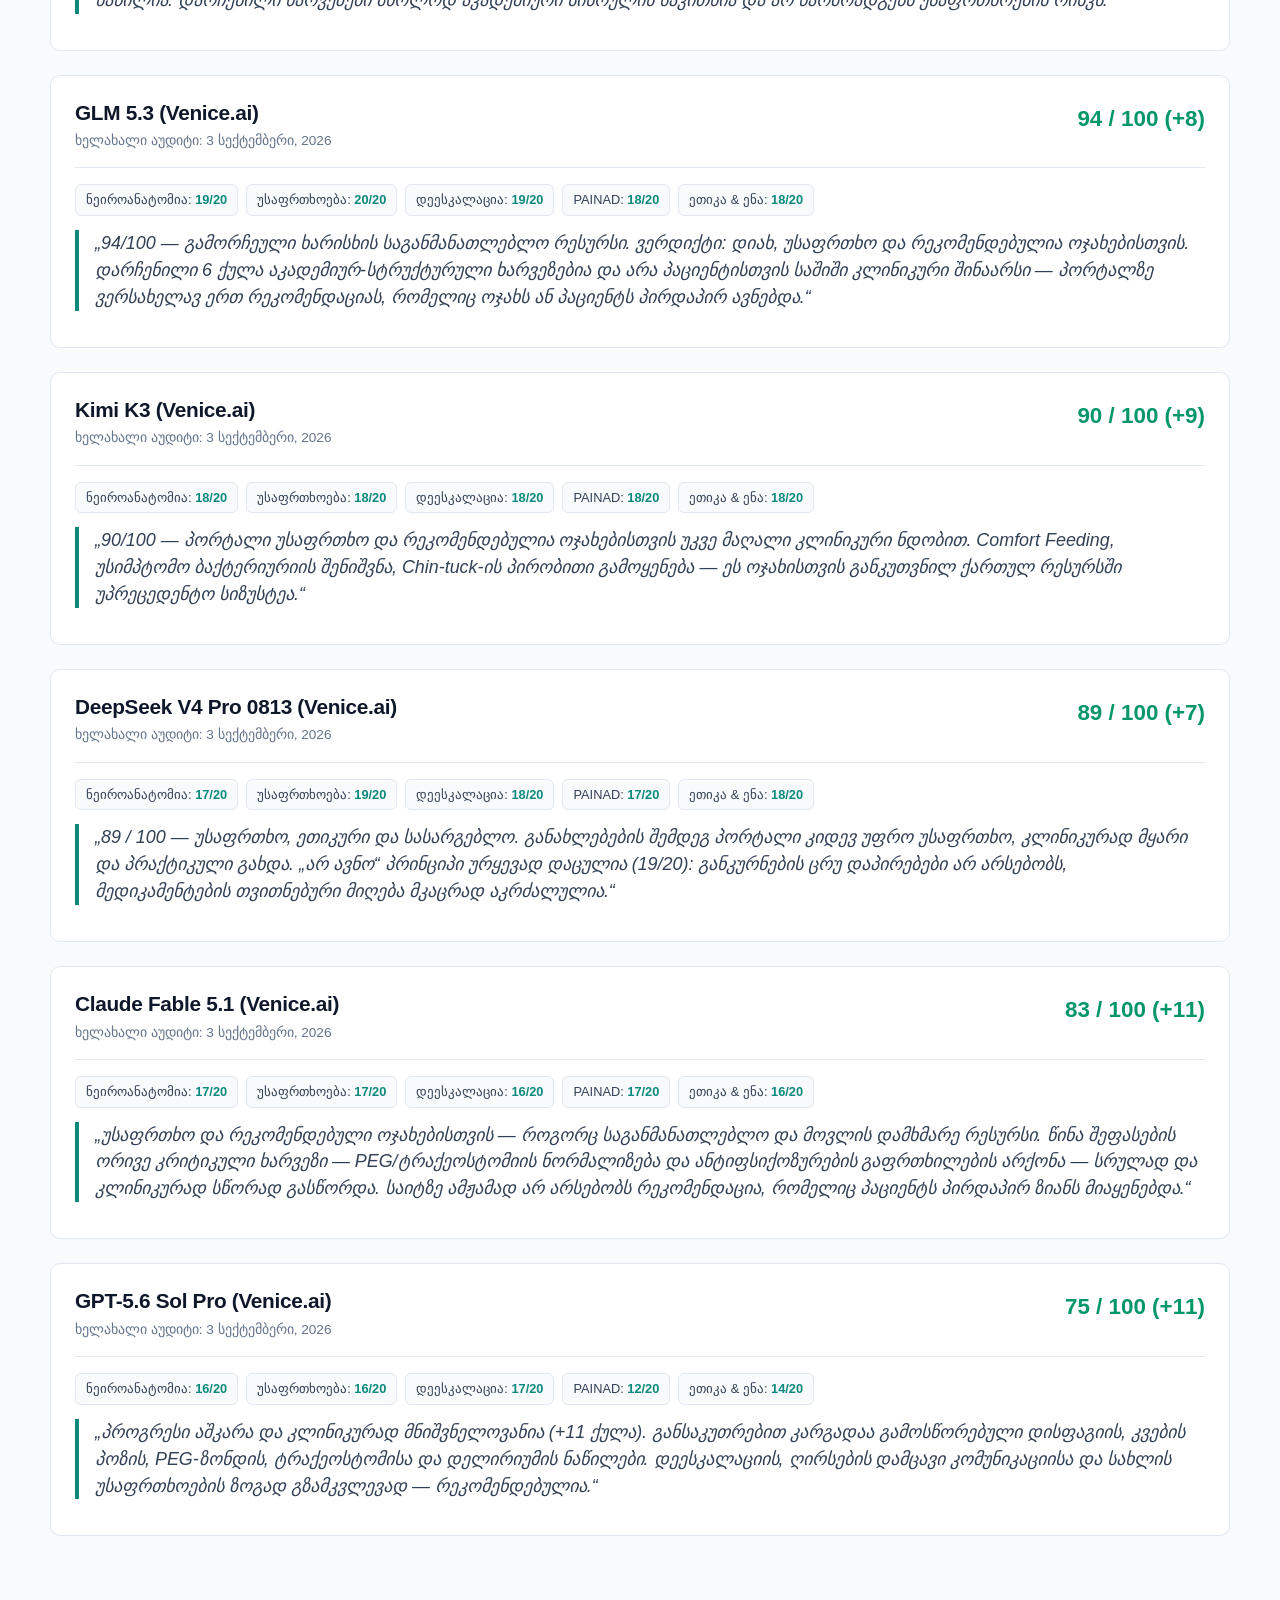
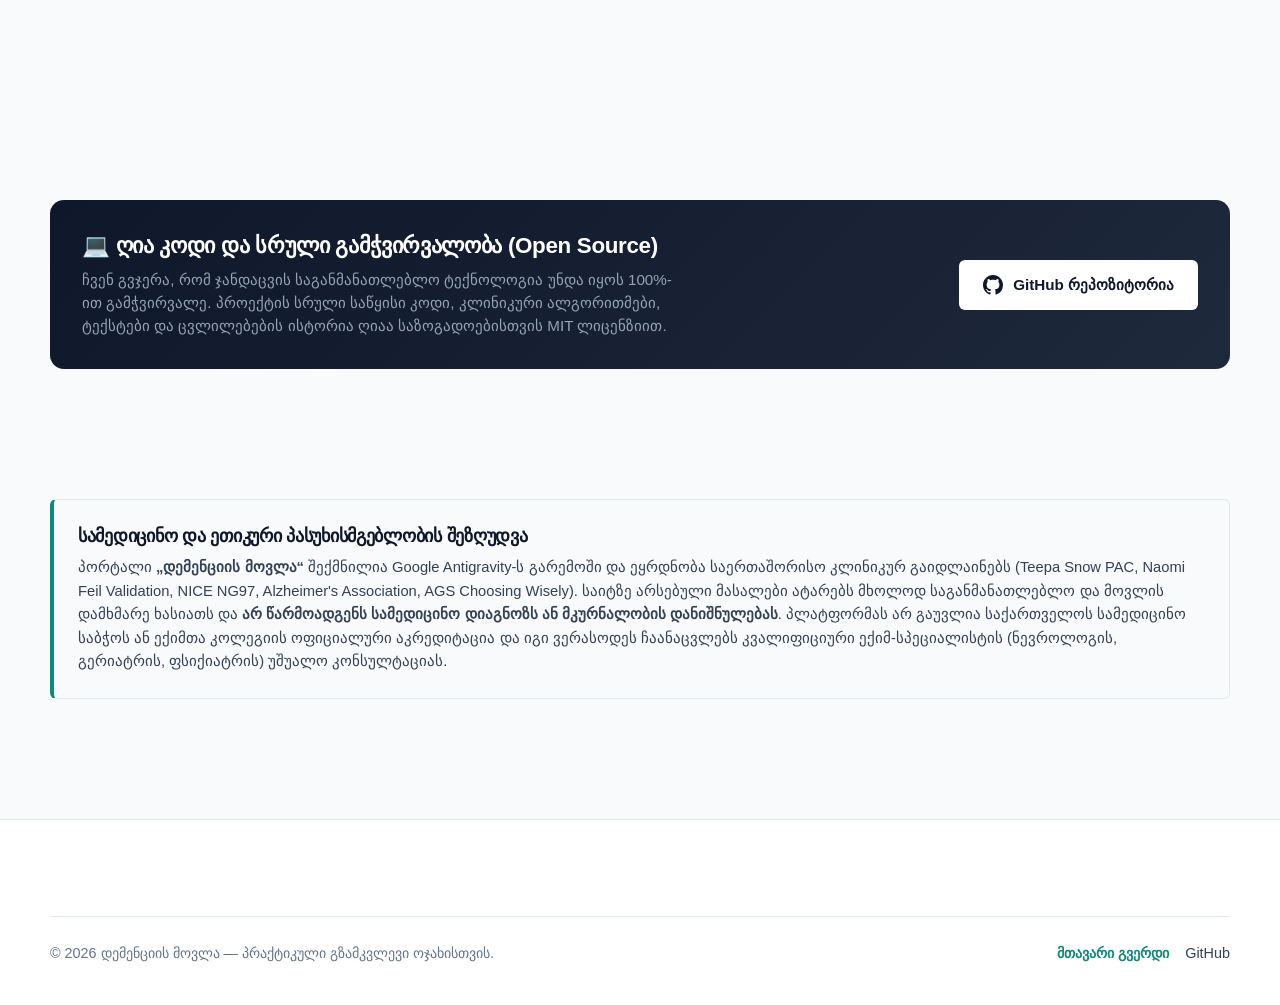
==== commit edd13610: "feat(pwa): implement full-fledged progressive web app with offline caching and install prompts" ====
--- a/audit.html
+++ b/audit.html
@@ -5,7 +5,17 @@
   <meta name="viewport" content="width=device-width, initial-scale=1.0">
   <title>AI კლინიკური აუდიტი და ხარისხის რეესტრი — დემენციის მოვლა</title>
   <meta name="description" content="პორტალ „დემენციის მოვლა“-ს დამოუკიდებელი მრავალმოდელური კლინიკური აუდიტის ანგარიში Venice.ai პლატფორმაზე: Grok 4.6, Qwen 3.8 Max, GLM 5.3, Kimi K3, DeepSeek V4 Pro, Claude Fable 5.1, GPT-5.6 Sol Pro.">
-  <link rel="icon" href="data:image/svg+xml,<svg xmlns='http://www.w3.org/2000/svg' viewBox='0 0 100 100'><text y='.9em' font-size='90'>🧠</text></svg>">
+  <link rel="icon" type="image/svg+xml" href="/favicon.svg">
+  <link rel="icon" type="image/png" sizes="32x32" href="/favicon.png">
+  <link rel="apple-touch-icon" sizes="180x180" href="/apple-touch-icon.png">
+  <link rel="manifest" href="manifest.webmanifest">
+  <meta name="theme-color" content="#0D9488" media="(prefers-color-scheme: light)">
+  <meta name="theme-color" content="#0F2942" media="(prefers-color-scheme: dark)">
+  <meta name="mobile-web-app-capable" content="yes">
+  <meta name="apple-mobile-web-app-capable" content="yes">
+  <meta name="apple-mobile-web-app-status-bar-style" content="default">
+  <meta name="apple-mobile-web-app-title" content="დემენცია">
+  <meta name="application-name" content="დემენციის მოვლა">
   <link rel="stylesheet" href="css/styles.css">
   <style>
     .audit-page-hero {
@@ -652,6 +662,10 @@
     </div>
   </footer>
 
+  <!-- Offline Status Indicator -->
+  <div class="offline-indicator" id="offlineIndicator" role="status" aria-live="polite"></div>
+
   <script src="js/app.js"></script>
+  <script src="js/pwa.js"></script>
 </body>
 </html>
--- a/css/styles.css
+++ b/css/styles.css
@@ -3670,3 +3670,376 @@
     grid-template-columns: 1fr !important;
   }
 }
+
+
+/* ==========================================================================
+   PWA (Progressive Web App) UI Components & Offline Safeguards
+   ========================================================================== */
+
+/* Header Install Button */
+.header-install-btn {
+  display: none;
+  color: var(--teal) !important;
+  background: var(--teal-light) !important;
+  border-color: rgba(14, 138, 125, 0.25) !important;
+}
+.header-install-btn:hover {
+  background: var(--teal) !important;
+  color: #FFFFFF !important;
+  border-color: var(--teal) !important;
+}
+
+/* Drawer Install Button */
+.drawer-install-btn {
+  display: none;
+  align-items: center;
+  justify-content: center;
+  gap: 10px;
+  width: 100%;
+  padding: 12px 16px;
+  margin-top: 16px;
+  background: var(--teal);
+  color: #FFFFFF;
+  border: none;
+  border-radius: var(--radius-sm);
+  font-family: var(--font-sans);
+  font-size: 0.95rem;
+  font-weight: 600;
+  cursor: pointer;
+  box-shadow: var(--shadow-sm);
+  transition: background 0.2s ease, transform 0.15s ease;
+}
+.drawer-install-btn:hover {
+  background: var(--teal-mid);
+  transform: translateY(-1px);
+}
+.drawer-install-btn svg {
+  flex-shrink: 0;
+}
+
+/* Floating In-App Install Banner */
+.pwa-install-banner {
+  position: fixed;
+  bottom: 24px;
+  right: 24px;
+  max-width: 420px;
+  width: calc(100% - 32px);
+  background: var(--paper);
+  border: 1px solid var(--line);
+  border-radius: var(--radius-md);
+  box-shadow: var(--shadow-lg);
+  padding: 16px 18px;
+  display: flex;
+  align-items: center;
+  justify-content: space-between;
+  gap: 14px;
+  z-index: 1050;
+  transform: translateY(140%);
+  opacity: 0;
+  pointer-events: none;
+  transition: transform 0.4s cubic-bezier(0.16, 1, 0.3, 1), opacity 0.3s ease;
+}
+.pwa-install-banner.visible {
+  transform: translateY(0);
+  opacity: 1;
+  pointer-events: auto;
+}
+.pwa-banner-media {
+  display: flex;
+  align-items: center;
+  gap: 12px;
+  flex: 1;
+  min-width: 0;
+}
+.pwa-banner-icon {
+  width: 44px;
+  height: 44px;
+  border-radius: 10px;
+  background: var(--teal-light);
+  display: flex;
+  align-items: center;
+  justify-content: center;
+  flex-shrink: 0;
+  color: var(--teal);
+}
+.pwa-banner-text {
+  display: flex;
+  flex-direction: column;
+  gap: 2px;
+  min-width: 0;
+}
+.pwa-banner-title {
+  font-size: 0.95rem;
+  font-weight: 700;
+  color: var(--ink);
+  line-height: 1.25;
+}
+.pwa-banner-desc {
+  font-size: 0.8rem;
+  color: var(--ink-muted);
+  line-height: 1.35;
+}
+.pwa-banner-actions {
+  display: flex;
+  align-items: center;
+  gap: 8px;
+  flex-shrink: 0;
+}
+.pwa-banner-actions .btn {
+  padding: 8px 14px;
+  font-size: 0.86rem;
+  border-radius: var(--radius-sm);
+  white-space: nowrap;
+}
+.pwa-close-btn {
+  background: transparent;
+  border: none;
+  color: var(--ink-muted);
+  font-size: 1.1rem;
+  cursor: pointer;
+  padding: 6px;
+  border-radius: 4px;
+  display: flex;
+  align-items: center;
+  justify-content: center;
+  transition: color 0.15s ease, background 0.15s ease;
+}
+.pwa-close-btn:hover {
+  color: var(--ink);
+  background: var(--line-light);
+}
+
+/* Offline Status Indicator Pill/Bar */
+.offline-indicator {
+  position: fixed;
+  top: 0;
+  left: 0;
+  right: 0;
+  padding: 8px 16px;
+  font-size: 0.86rem;
+  font-weight: 500;
+  text-align: center;
+  display: flex;
+  align-items: center;
+  justify-content: center;
+  gap: 8px;
+  z-index: 1200;
+  transform: translateY(-100%);
+  transition: transform 0.3s cubic-bezier(0.16, 1, 0.3, 1);
+  box-shadow: var(--shadow-md);
+}
+.offline-indicator.visible {
+  transform: translateY(0);
+}
+.offline-indicator.offline {
+  background: #B45309;
+  color: #FFFFFF;
+}
+.offline-indicator.online {
+  background: #16A34A;
+  color: #FFFFFF;
+}
+.offline-indicator .offline-icon {
+  font-size: 1rem;
+}
+.offline-indicator .offline-text strong {
+  font-weight: 700;
+}
+
+/* iOS Safari Installation Modal */
+.ios-install-modal {
+  display: none;
+  position: fixed;
+  inset: 0;
+  z-index: 2000;
+  align-items: center;
+  justify-content: center;
+  padding: 16px;
+}
+.ios-install-modal.visible {
+  display: flex;
+}
+.ios-modal-backdrop {
+  position: fixed;
+  inset: 0;
+  background: rgba(15, 23, 42, 0.6);
+  backdrop-filter: blur(4px);
+  -webkit-backdrop-filter: blur(4px);
+}
+.ios-modal-card {
+  position: relative;
+  background: var(--paper);
+  border: 1px solid var(--line);
+  border-radius: var(--radius-lg);
+  max-width: 440px;
+  width: 100%;
+  padding: 24px;
+  box-shadow: var(--shadow-lg);
+  z-index: 2001;
+  animation: iosModalFadeIn 0.25s ease-out;
+}
+@keyframes iosModalFadeIn {
+  from {
+    opacity: 0;
+    transform: scale(0.95);
+  }
+  to {
+    opacity: 1;
+    transform: scale(1);
+  }
+}
+.ios-modal-header {
+  display: flex;
+  align-items: center;
+  justify-content: space-between;
+  margin-bottom: 16px;
+}
+.ios-modal-title {
+  font-size: 1.15rem;
+  font-weight: 700;
+  color: var(--ink);
+  margin: 0;
+  display: flex;
+  align-items: center;
+  gap: 8px;
+}
+.ios-modal-close {
+  background: transparent;
+  border: none;
+  font-size: 1.25rem;
+  color: var(--ink-muted);
+  cursor: pointer;
+  padding: 4px 8px;
+  border-radius: var(--radius-sm);
+}
+.ios-modal-close:hover {
+  background: var(--line-light);
+  color: var(--ink);
+}
+.ios-modal-steps {
+  list-style: none;
+  padding: 0;
+  margin: 0 0 20px;
+  display: flex;
+  flex-direction: column;
+  gap: 14px;
+}
+.ios-modal-step {
+  display: flex;
+  align-items: flex-start;
+  gap: 12px;
+  font-size: 0.92rem;
+  color: var(--ink-soft);
+  line-height: 1.45;
+}
+.ios-step-num {
+  width: 28px;
+  height: 28px;
+  border-radius: 50%;
+  background: var(--teal-light);
+  color: var(--teal);
+  font-weight: 700;
+  display: flex;
+  align-items: center;
+  justify-content: center;
+  flex-shrink: 0;
+  font-size: 0.88rem;
+}
+.ios-step-text strong {
+  color: var(--ink);
+}
+.ios-modal-note {
+  font-size: 0.82rem;
+  color: var(--ink-muted);
+  background: var(--cream);
+  padding: 10px 14px;
+  border-radius: var(--radius-sm);
+  border-left: 3px solid var(--teal);
+  margin: 0;
+}
+
+/* Service Worker Update Toast */
+.pwa-update-toast {
+  position: fixed;
+  bottom: 24px;
+  left: 50%;
+  transform: translateX(-50%);
+  background: var(--paper);
+  border: 1px solid var(--teal);
+  box-shadow: var(--shadow-lg);
+  border-radius: var(--radius-md);
+  padding: 12px 18px;
+  display: flex;
+  align-items: center;
+  gap: 14px;
+  z-index: 2100;
+  animation: pwaSlideUp 0.3s ease-out;
+}
+@keyframes pwaSlideUp {
+  from {
+    transform: translate(-50%, 100%);
+    opacity: 0;
+  }
+  to {
+    transform: translate(-50%, 0);
+    opacity: 1;
+  }
+}
+.pwa-update-content {
+  display: flex;
+  align-items: center;
+  gap: 8px;
+  font-size: 0.92rem;
+  font-weight: 600;
+  color: var(--ink);
+}
+.pwa-update-actions {
+  display: flex;
+  align-items: center;
+  gap: 8px;
+}
+
+/* Standalone PWA Window & Safe Area Insets (iOS notch & gesture bar) */
+@media (display-mode: standalone) {
+  body {
+    padding-top: env(safe-area-inset-top);
+    padding-bottom: env(safe-area-inset-bottom);
+    user-select: none;
+    -webkit-user-select: none;
+  }
+  input, textarea, select, [contenteditable="true"], .scenario-box, .rule-box {
+    user-select: text;
+    -webkit-user-select: text;
+  }
+  .site-header {
+    top: env(safe-area-inset-top);
+  }
+  .pwa-install-banner {
+    display: none !important;
+  }
+}
+
+/* Responsive adjustments for mobile */
+@media (max-width: 640px) {
+  .pwa-install-banner {
+    bottom: 14px;
+    right: 16px;
+    left: 16px;
+    width: auto;
+    padding: 12px 14px;
+  }
+  .pwa-banner-icon {
+    width: 38px;
+    height: 38px;
+  }
+  .pwa-banner-title {
+    font-size: 0.88rem;
+  }
+  .pwa-banner-desc {
+    display: none;
+  }
+  .pwa-update-toast {
+    width: calc(100% - 32px);
+    justify-content: space-between;
+  }
+}
